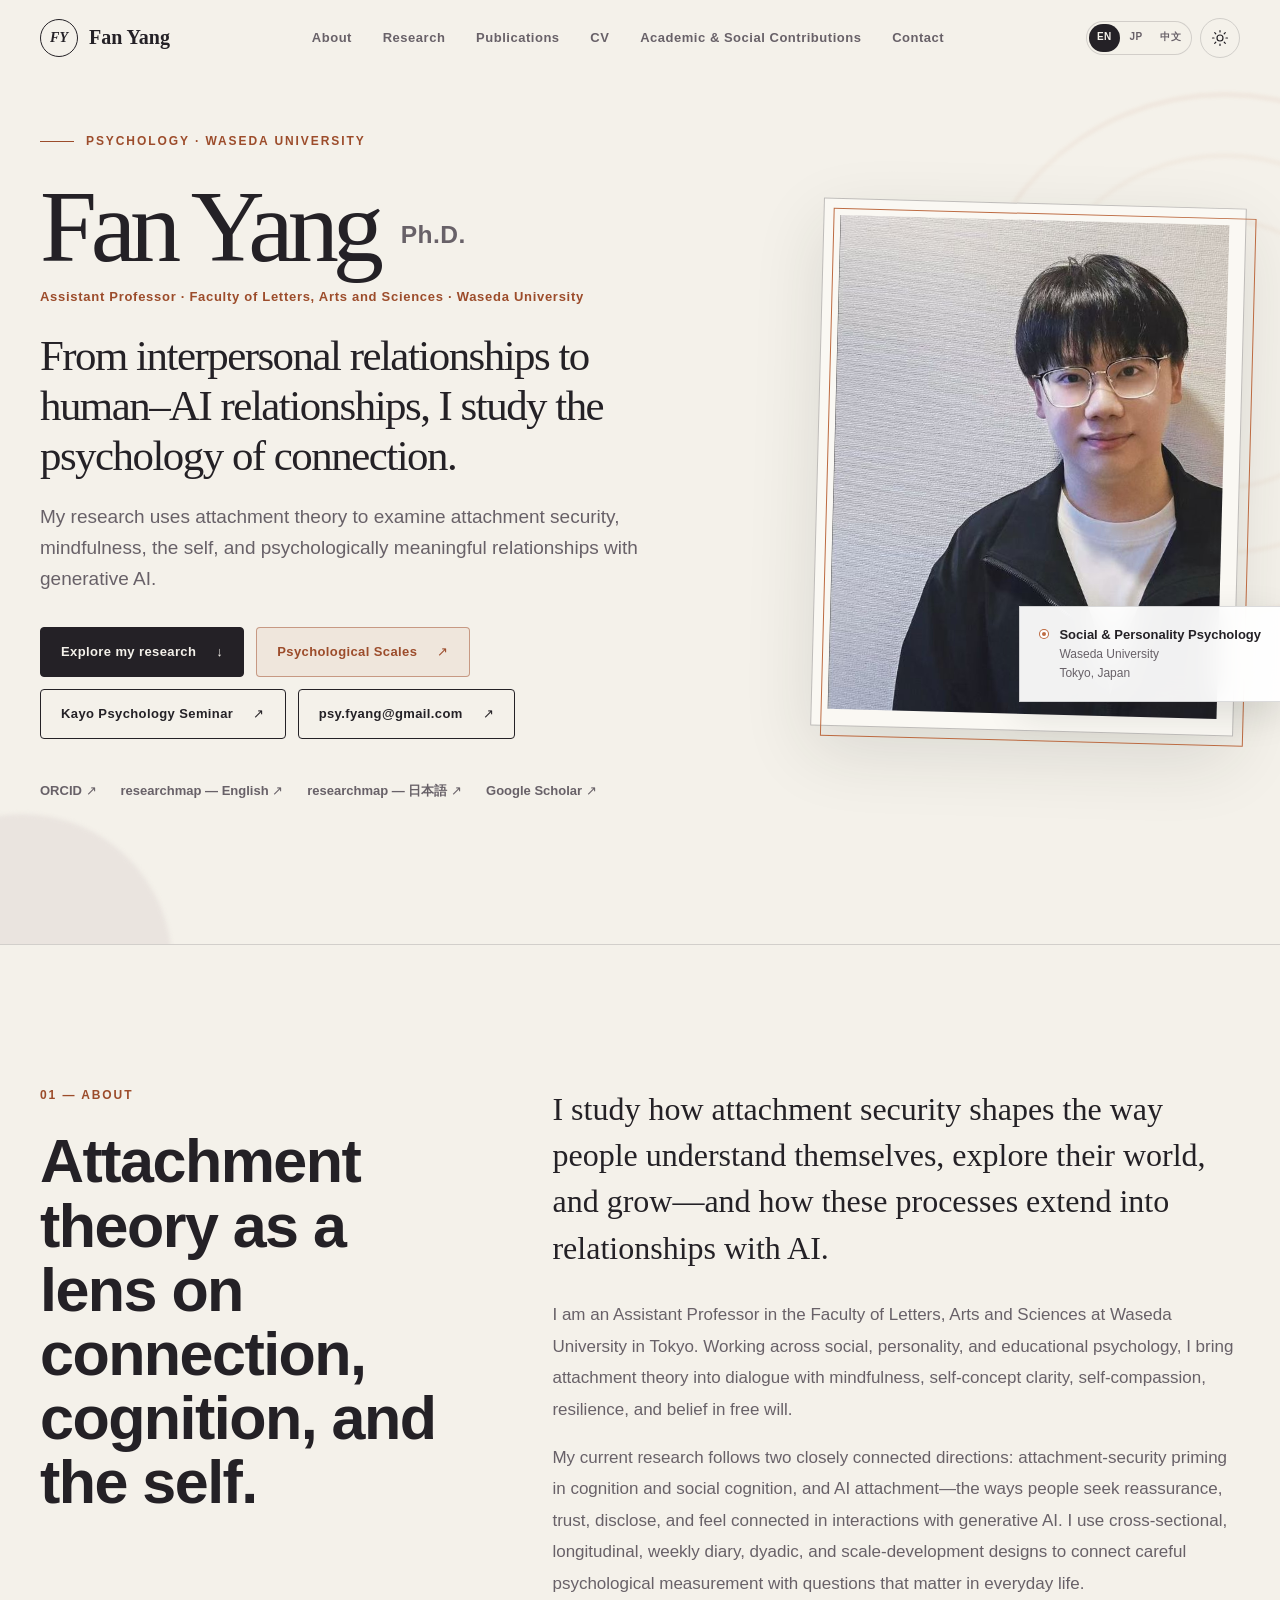
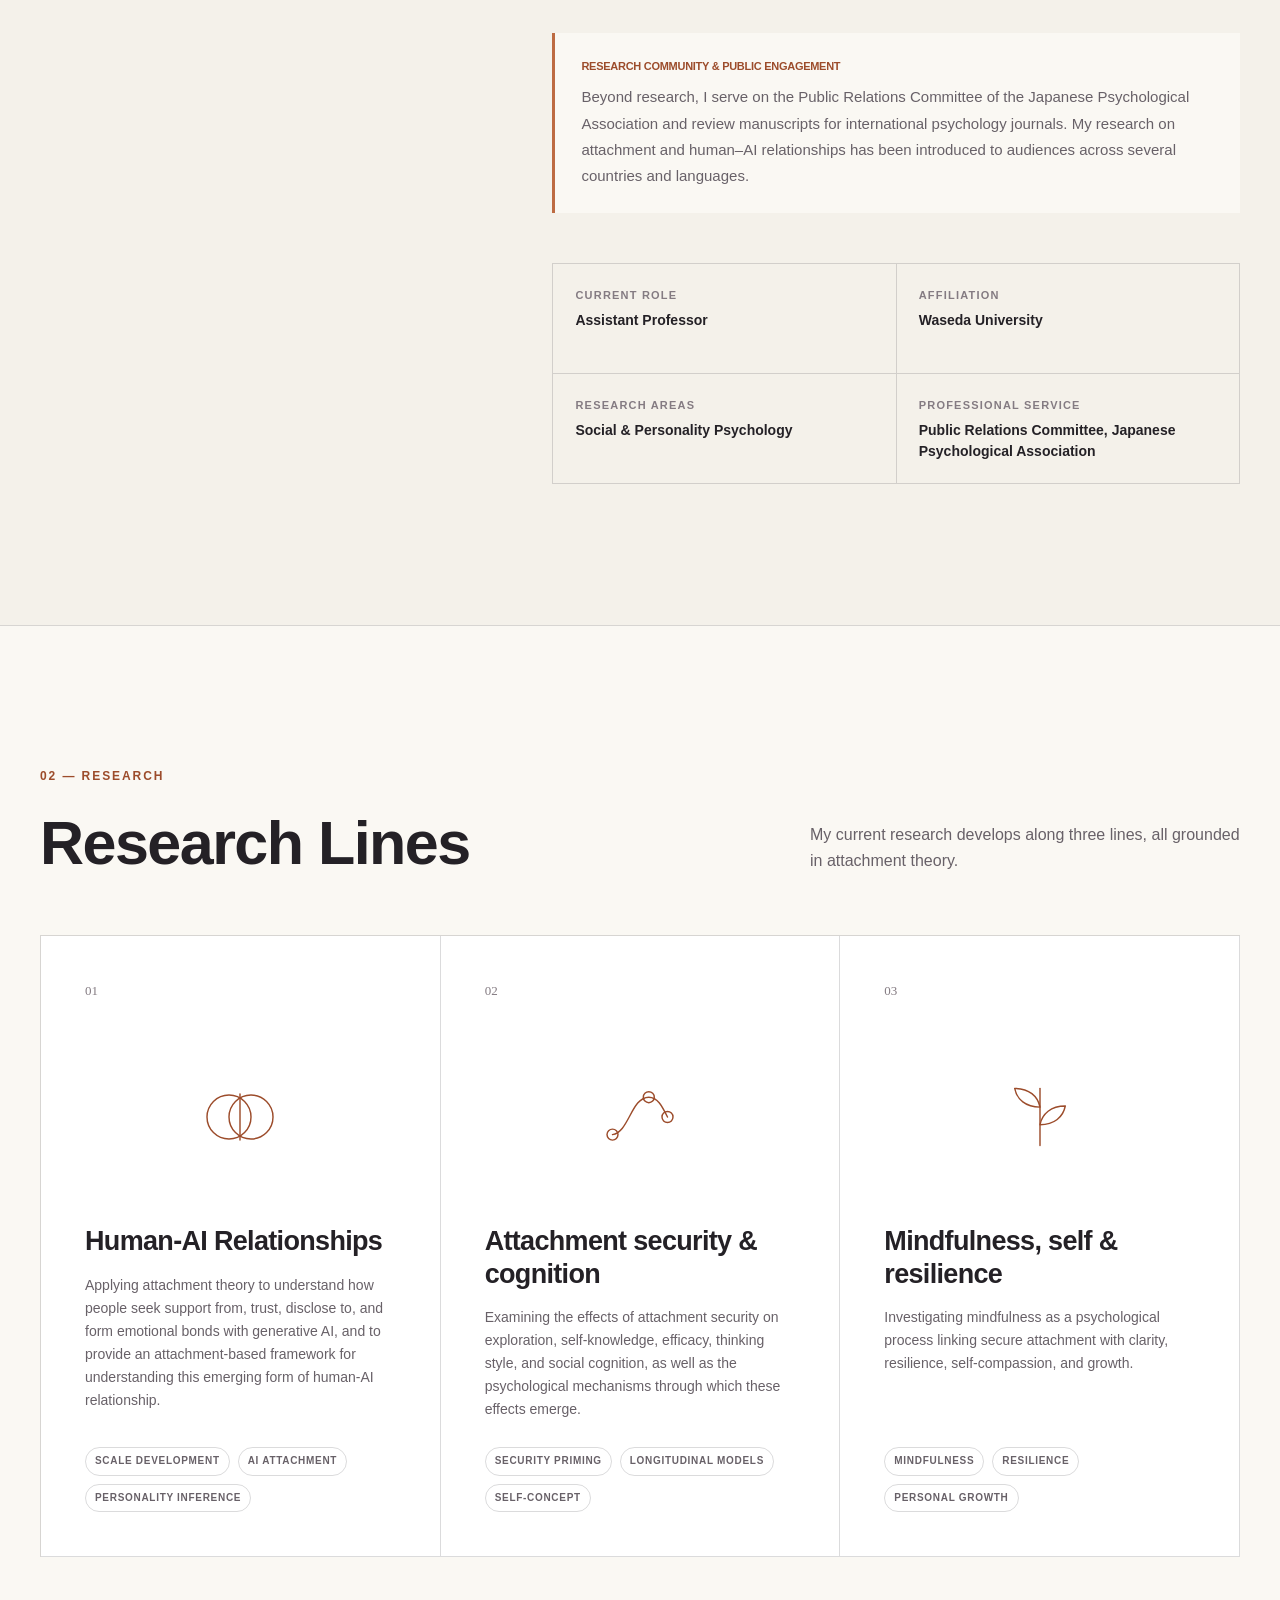
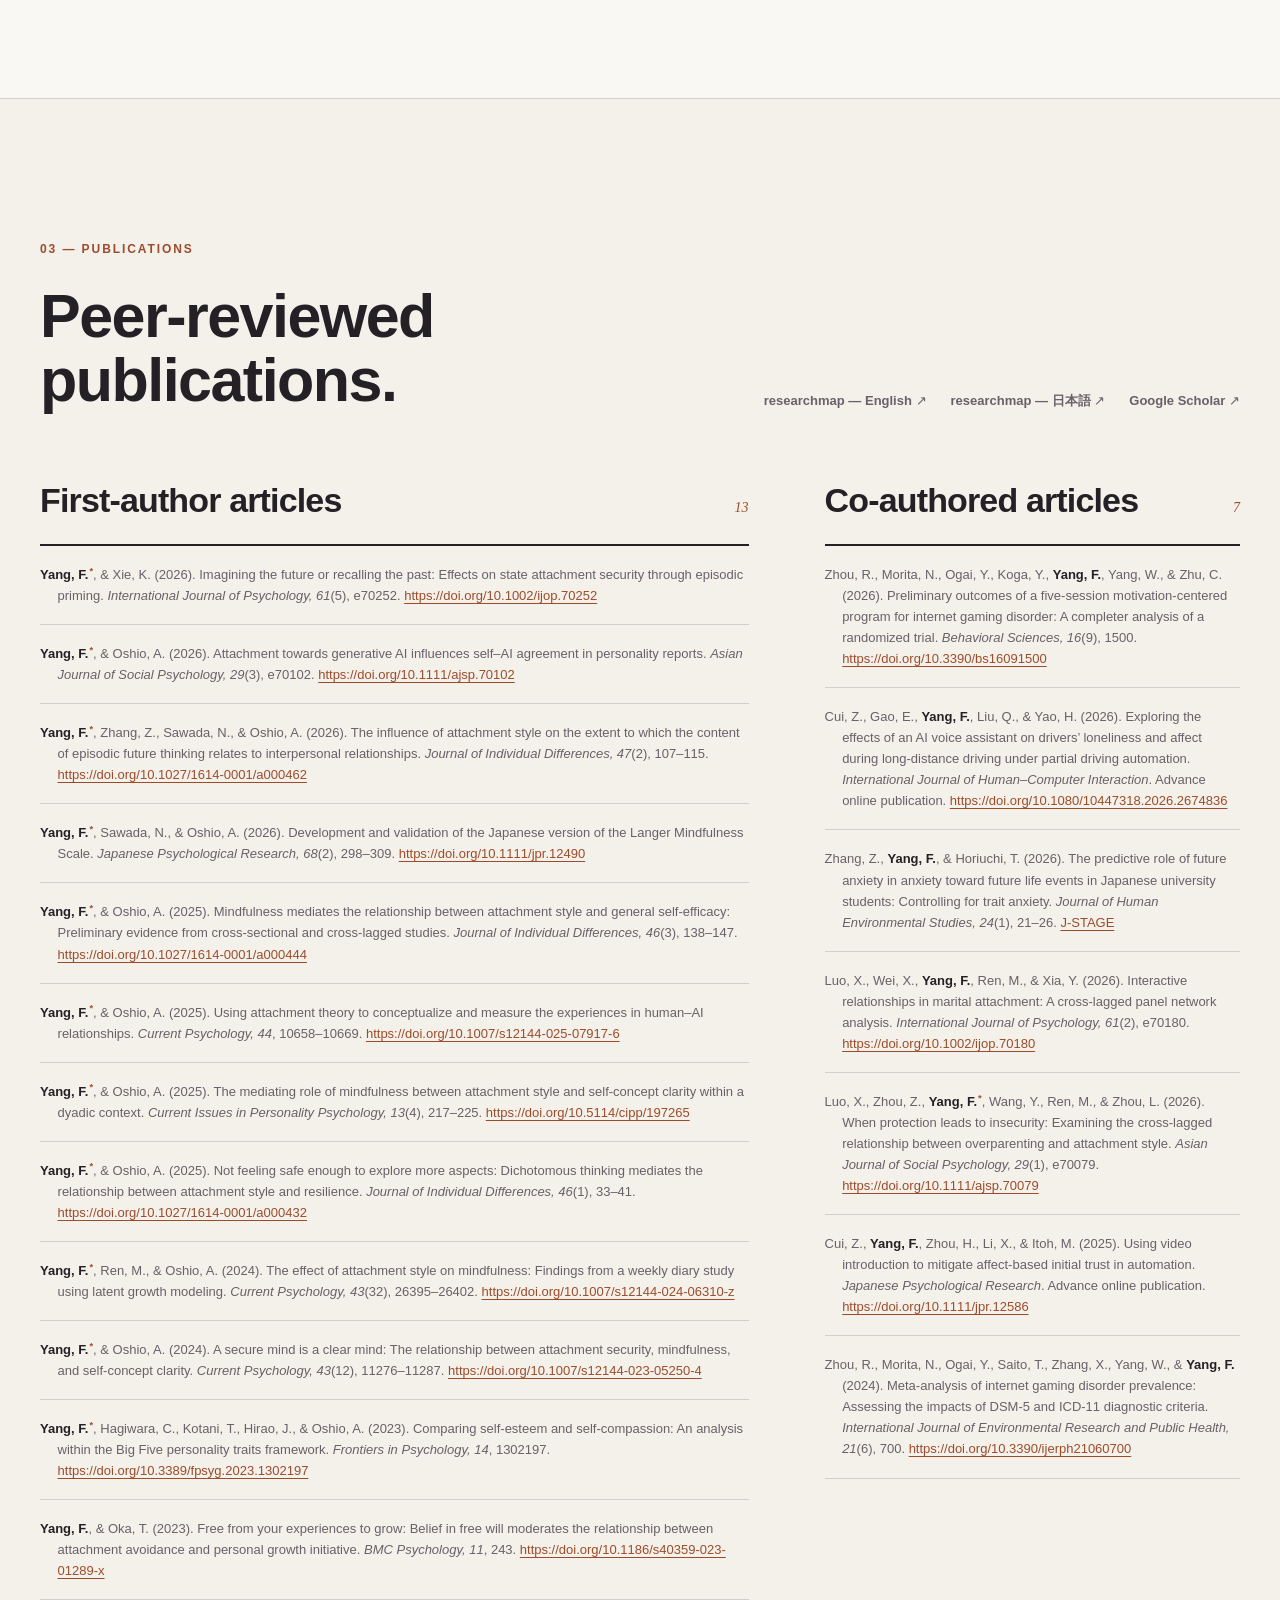
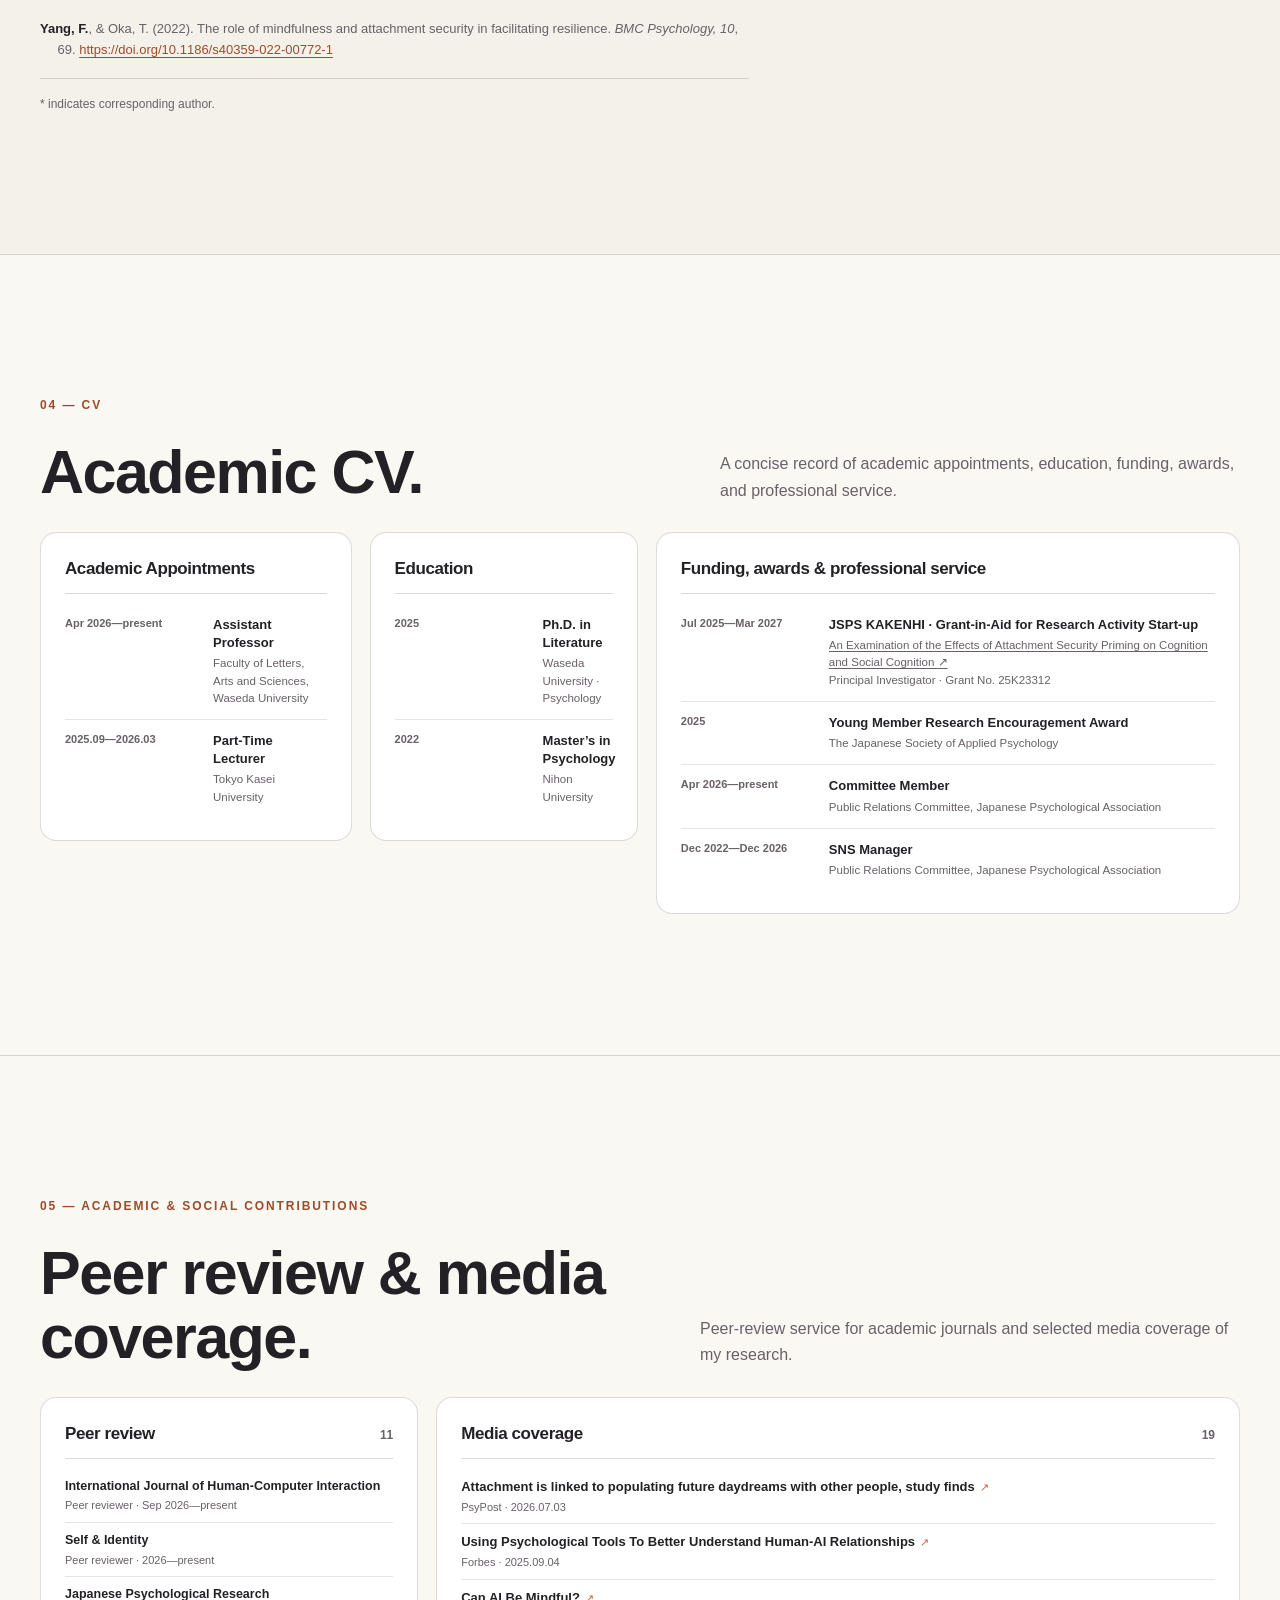
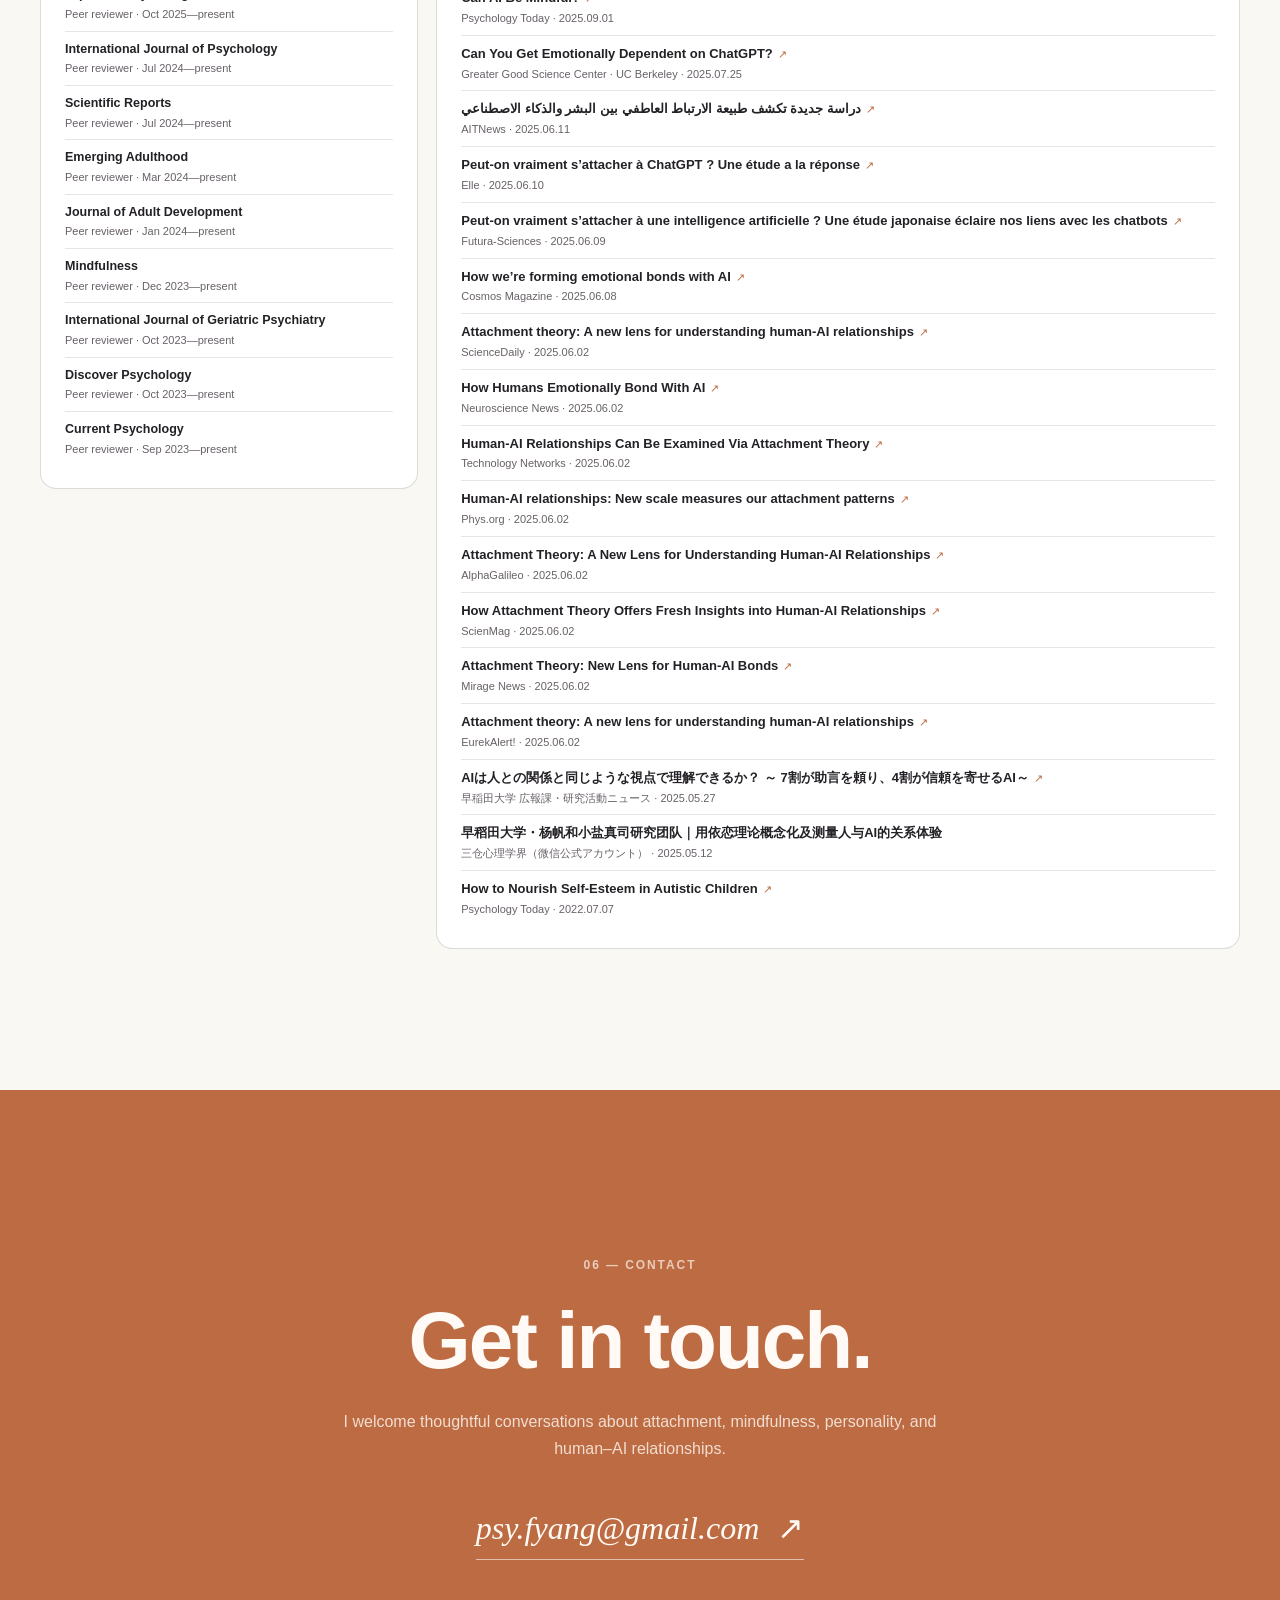
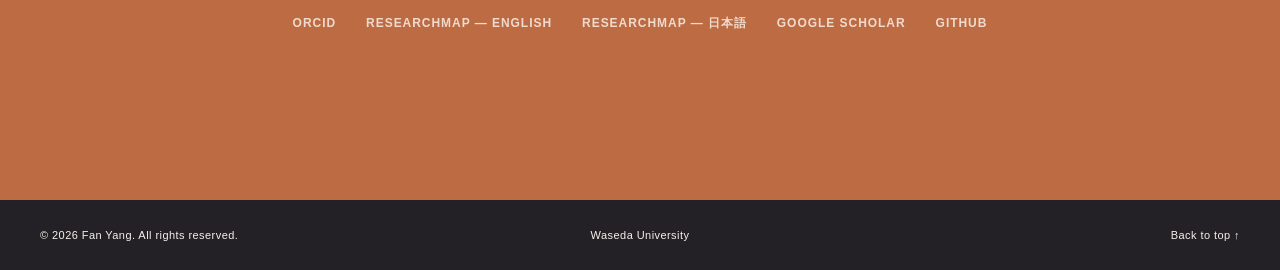
==== index.html @ 115f2d60 "Simplify English footer affiliation" ====
<!doctype html>
<html lang="en" data-theme="light">
  <head>
    <meta charset="utf-8">
    <meta name="viewport" content="width=device-width, initial-scale=1">
    <meta name="theme-color" content="#f4f1ea">
    <meta name="description" content="Fan Yang, Ph.D., is an assistant professor of psychology at Waseda University studying attachment, mindfulness, and human–AI relationships.">
    <meta name="author" content="Fan Yang">
    <meta property="og:type" content="website">
    <meta property="og:url" content="https://fanyang-psy.github.io/">
    <meta property="og:title" content="Fan Yang | Social Psychologist">
    <meta property="og:description" content="Research on attachment, mindfulness, self and resilience, and human–AI relationships.">
    <meta property="og:image" content="https://fanyang-psy.github.io/assets/fan-yang-official.png">
    <meta name="twitter:card" content="summary">
    <link rel="canonical" href="https://fanyang-psy.github.io/">
    <link rel="alternate" hreflang="en" href="https://fanyang-psy.github.io/">
    <link rel="alternate" hreflang="ja" href="https://fanyang-psy.github.io/ja.html">
    <link rel="icon" href="https://github.com/fanyang-psy.png" type="image/png">
    <link rel="stylesheet" href="styles.css">
    <style>
      .research-section {
        background: var(--surface);
        color: var(--text);
      }
      .research-section .research-card {
        background: var(--surface-strong);
      }
      .hero h1.hero-name {
        max-width: 720px;
        margin-bottom: 12px;
        font-size: clamp(64px, 8vw, 112px);
        letter-spacing: -0.06em;
        line-height: 0.92;
      }
      .hero-role {
        margin: 0 0 24px;
        color: var(--accent-deep);
        font-size: 13px;
        font-weight: 750;
        letter-spacing: 0.055em;
      }
      .hero-tagline {
        max-width: 700px;
        margin: 0 0 20px;
        font-family: var(--display);
        font-size: clamp(28px, 3.35vw, 43px);
        font-weight: 500;
        letter-spacing: -0.035em;
        line-height: 1.16;
      }
      .hero .hero-intro {
        max-width: 620px;
        margin-bottom: 32px;
        font-size: clamp(16px, 1.65vw, 19px);
      }
      .menu-toggle {
        gap: 4px;
      }
      .menu-toggle span,
      .menu-toggle span + span {
        width: 18px;
        height: 1.5px;
        margin-top: 0;
        border-radius: 999px;
        transition: transform 180ms ease, opacity 180ms ease;
      }
      .menu-toggle[aria-expanded="true"] span:first-child {
        transform: translateY(5.5px) rotate(45deg);
      }
      .menu-toggle[aria-expanded="true"] span:nth-child(2) {
        opacity: 0;
        transform: scaleX(0.25);
      }
      .menu-toggle[aria-expanded="true"] span:last-child {
        transform: translateY(-5.5px) rotate(-45deg);
      }
      @media (max-width: 680px) {
        .hero h1.hero-name {
          font-size: clamp(58px, 20vw, 86px);
        }
        .hero-tagline {
          font-size: clamp(27px, 9vw, 38px);
        }
      }
    </style>
    <title>Fan Yang | Social Psychologist</title>
    <script type="application/ld+json">
      {
        "@context": "https://schema.org",
        "@type": "Person",
        "name": "Fan Yang",
        "alternateName": "楊帆",
        "honorificSuffix": "Ph.D.",
        "url": "https://fanyang-psy.github.io/",
        "image": "https://fanyang-psy.github.io/assets/fan-yang-official.png",
        "jobTitle": "Assistant Professor",
        "worksFor": {
          "@type": "CollegeOrUniversity",
          "name": "Waseda University",
          "url": "https://www.waseda.jp/"
        },
        "email": "mailto:psy.fyang@gmail.com",
        "sameAs": [
          "https://orcid.org/0000-0002-7961-3111",
          "https://researchmap.jp/fan.yang?lang=en",
          "https://researchmap.jp/fan.yang?lang=ja",
          "https://scholar.google.com/citations?user=OyVh94cAAAAJ&hl=ja&oi=sra",
          "https://github.com/fanyang-psy"
        ],
        "knowsAbout": [
          "Attachment theory",
          "Human–AI relationships",
          "Mindfulness",
          "Self-concept clarity",
          "Resilience"
        ]
      }
    </script>
    <script src="/visitor-stats.js" defer></script>
</head>
  <body>
    <a class="skip-link" href="#main">Skip to content</a>

    <header class="site-header" data-header>
      <div class="container nav-wrap">
        <a class="brand" href="#home" aria-label="Fan Yang — home">
          <span class="brand-mark" aria-hidden="true">FY</span>
          <span class="brand-name">Fan Yang</span>
        </a>

        <nav class="primary-nav" id="primary-navigation" aria-label="Primary navigation" data-nav>
          <a href="#about">About</a>
          <a href="#research">Research</a>
          <a href="#publications">Publications</a>
          <a href="#cv">CV</a>
          <a href="#contact">Contact</a>
        </nav>

        <div class="nav-actions">
          <a class="language-link" href="ja.html" lang="ja" hreflang="ja" aria-label="日本語版を開く">JP</a>
          <button class="icon-button theme-toggle" type="button" aria-label="Switch to dark theme" data-theme-toggle>
            <svg class="sun-icon" aria-hidden="true" viewBox="0 0 24 24"><circle cx="12" cy="12" r="4"></circle><path d="M12 2v2M12 20v2M4.93 4.93l1.42 1.42M17.66 17.66l1.41 1.41M2 12h2M20 12h2M4.93 19.07l1.42-1.42M17.66 6.34l1.41-1.41"></path></svg>
            <svg class="moon-icon" aria-hidden="true" viewBox="0 0 24 24"><path d="M21 12.79A9 9 0 1 1 11.21 3 7 7 0 0 0 21 12.79Z"></path></svg>
          </button>
          <button class="icon-button menu-toggle" type="button" aria-expanded="false" aria-controls="primary-navigation" aria-label="Open menu" data-menu-toggle>
            <span></span><span></span><span></span>
          </button>
        </div>
      </div>
    </header>

    <main id="main">
      <section class="hero section" id="home" aria-labelledby="hero-title">
        <div class="hero-orb hero-orb-one" aria-hidden="true"></div>
        <div class="hero-orb hero-orb-two" aria-hidden="true"></div>
        <div class="container hero-grid">
          <div class="hero-copy">
            <p class="eyebrow"><span></span> Psychology · Waseda University</p>
            <h1 id="hero-title" class="hero-name">Fan Yang</h1>
            <p class="hero-role">Assistant Professor · Faculty of Letters, Arts and Sciences · Waseda University</p>
            <p class="hero-tagline">From interpersonal relationships to human–AI relationships, I study the psychology of connection.</p>
            <p class="hero-intro">My research uses attachment theory to examine attachment security, mindfulness, the self, and psychologically meaningful relationships with generative AI.</p>
            <div class="hero-actions">
              <a class="button button-primary" href="#research">Explore my research <span aria-hidden="true">↓</span></a>
              <a class="button button-secondary" href="mailto:psy.fyang@gmail.com">psy.fyang@gmail.com <span aria-hidden="true">↗</span></a>
            </div>
            <ul class="profile-links" aria-label="Research profiles">
              <li><a href="https://orcid.org/0000-0002-7961-3111" target="_blank" rel="me noopener">ORCID <span aria-hidden="true">↗</span></a></li>
              <li><a href="https://researchmap.jp/fan.yang?lang=en" target="_blank" rel="me noopener">researchmap — English <span aria-hidden="true">↗</span></a></li>
              <li><a href="https://researchmap.jp/fan.yang?lang=ja" target="_blank" rel="me noopener">researchmap — 日本語 <span aria-hidden="true">↗</span></a></li>
              <li><a href="https://scholar.google.com/citations?user=OyVh94cAAAAJ&amp;hl=ja&amp;oi=sra" target="_blank" rel="noopener">Google Scholar <span aria-hidden="true">↗</span></a></li>
            </ul>
          </div>

          <div class="portrait-wrap" aria-label="Portrait of Fan Yang">
            <div class="portrait-frame">
              <img src="assets/fan-yang-official.png" width="1280" height="720" alt="Portrait of Fan Yang" fetchpriority="high">
            </div>
            <div class="portrait-note">
              <span class="status-dot" aria-hidden="true"></span>
              <p><strong>Social &amp; Personality Psychology</strong><br>Waseda University<br>Tokyo, Japan</p>
            </div>
          </div>
        </div>
      </section>

      <section class="section section-rule" id="about" aria-labelledby="about-title">
        <div class="container section-grid">
          <div class="section-heading">
            <p class="section-index">01 — About</p>
            <h2 id="about-title">Attachment theory as a lens on connection, cognition, and the self.</h2>
          </div>
          <div class="prose about-copy">
            <p class="lead">I study how attachment security shapes the way people understand themselves, explore their world, and grow—and how these processes extend into relationships with AI.</p>
            <p>I am an Assistant Professor in the Faculty of Letters, Arts and Sciences at Waseda University in Tokyo. Working across social, personality, and educational psychology, I bring attachment theory into dialogue with mindfulness, self-concept clarity, self-compassion, resilience, and belief in free will.</p>
            <p>My current research follows two closely connected directions: attachment-security priming in cognition and social cognition, and AI attachment—the ways people seek reassurance, trust, disclose, and feel connected in interactions with generative AI. I use cross-sectional, longitudinal, weekly diary, dyadic, and scale-development designs to connect careful psychological measurement with questions that matter in everyday life.</p>
            <aside class="bio-service" aria-labelledby="community-title">
              <h3 id="community-title">Research community &amp; public engagement</h3>
              <p>Beyond research, I serve on the Public Relations Committee of the Japanese Psychological Association and review manuscripts for international psychology journals. My research on attachment and human–AI relationships has been introduced to audiences across several countries and languages.</p>
            </aside>
            <div class="fact-grid" aria-label="Profile facts">
              <div><span>Current role</span><strong>Assistant Professor</strong></div>
              <div><span>Affiliation</span><strong>Waseda University</strong></div>
              <div><span>Research areas</span><strong>Social &amp; personality psychology</strong></div>
              <div><span>Professional service</span><strong>JPA Public Relations Committee</strong></div>
            </div>
          </div>
        </div>
      </section>

      <section class="section research-section" id="research" aria-labelledby="research-title">
        <div class="container">
          <div class="section-heading heading-row">
            <div>
              <p class="section-index">02 — Research</p>
              <h2 id="research-title">Three connected lines of inquiry.</h2>
            </div>
            <p>From established close relationships to emerging relationships with intelligent systems.</p>
          </div>

          <div class="research-grid">
            <article class="research-card">
              <span class="card-number">01</span>
              <div class="card-symbol" aria-hidden="true">
                <svg viewBox="0 0 80 80"><circle cx="30" cy="40" r="20"></circle><circle cx="50" cy="40" r="20"></circle><path d="M40 19v42"></path></svg>
              </div>
              <h3>Human–AI attachment</h3>
              <p>Applying attachment theory to understand how people seek support from, trust, disclose to, and form emotional bonds with generative AI.</p>
              <ul class="tag-list" aria-label="Human–AI attachment topics">
                <li>Scale development</li><li>AI attachment</li><li>Personality inference</li>
              </ul>
            </article>

            <article class="research-card">
              <span class="card-number">02</span>
              <div class="card-symbol" aria-hidden="true">
                <svg viewBox="0 0 80 80"><path d="M15 56c15-2 17-34 33-34 8 0 12 8 17 18"></path><circle cx="15" cy="56" r="5"></circle><circle cx="48" cy="22" r="5"></circle><circle cx="65" cy="40" r="5"></circle></svg>
              </div>
              <h3>Attachment security &amp; cognition</h3>
              <p>Examining how attachment security relates to exploration, self-knowledge, efficacy, thinking style, and social cognition over time.</p>
              <ul class="tag-list" aria-label="Attachment and cognition topics">
                <li>Security priming</li><li>Longitudinal models</li><li>Self-concept</li>
              </ul>
            </article>

            <article class="research-card">
              <span class="card-number">03</span>
              <div class="card-symbol" aria-hidden="true">
                <svg viewBox="0 0 80 80"><path d="M40 66c0-22 0-36 0-52"></path><path d="M40 31c-13 0-21-7-23-17 13 0 21 7 23 17ZM40 47c13 0 21-7 23-17-13 0-21 7-23 17Z"></path></svg>
              </div>
              <h3>Mindfulness, self &amp; resilience</h3>
              <p>Investigating mindfulness as a psychological process linking secure attachment with clarity, resilience, self-compassion, and growth.</p>
              <ul class="tag-list" aria-label="Mindfulness research topics">
                <li>Mindfulness</li><li>Resilience</li><li>Personal growth</li>
              </ul>
            </article>
          </div>
        </div>
      </section>

      <section class="section section-rule" id="publications" aria-labelledby="publications-title">
        <div class="container">
          <div class="section-heading heading-row publication-heading">
            <div>
              <p class="section-index">03 — Publications</p>
              <h2 id="publications-title">Peer-reviewed publications.</h2>
            </div>
            <div class="record-links" aria-label="Complete research records">
              <a class="text-link" href="https://researchmap.jp/fan.yang?lang=en" target="_blank" rel="noopener">researchmap — English <span aria-hidden="true">↗</span></a>
              <a class="text-link" href="https://researchmap.jp/fan.yang?lang=ja" target="_blank" rel="noopener">researchmap — 日本語 <span aria-hidden="true">↗</span></a>
              <a class="text-link" href="https://scholar.google.com/citations?user=OyVh94cAAAAJ&amp;hl=ja&amp;oi=sra" target="_blank" rel="noopener">Google Scholar <span aria-hidden="true">↗</span></a>
            </div>
          </div>

          <div class="publication-columns">
            <section class="publication-group" aria-labelledby="first-author-title">
              <div class="publication-group-heading">
                <h3 id="first-author-title">First-author articles</h3>
                <span>13</span>
              </div>
              <ol class="compact-publication-list">
                <li><p><strong>Yang, F.</strong>, &amp; Xie, K. (2026). Imagining the future or recalling the past: Effects on state attachment security through episodic priming. <em>International Journal of Psychology, 61</em>(5), e70252. <a href="https://doi.org/10.1002/ijop.70252" target="_blank" rel="noopener">https://doi.org/10.1002/ijop.70252</a></p></li>
                <li><p><strong>Yang, F.</strong>, &amp; Oshio, A. (2026). Attachment towards generative AI influences self–AI agreement in personality reports. <em>Asian Journal of Social Psychology, 29</em>(3), e70102. <a href="https://doi.org/10.1111/ajsp.70102" target="_blank" rel="noopener">https://doi.org/10.1111/ajsp.70102</a></p></li>
                <li><p><strong>Yang, F.</strong>, Zhang, Z., Sawada, N., &amp; Oshio, A. (2026). The influence of attachment style on the extent to which the content of episodic future thinking relates to interpersonal relationships. <em>Journal of Individual Differences, 47</em>(2), 107–115. <a href="https://doi.org/10.1027/1614-0001/a000462" target="_blank" rel="noopener">https://doi.org/10.1027/1614-0001/a000462</a></p></li>
                <li><p><strong>Yang, F.</strong>, Sawada, N., &amp; Oshio, A. (2026). Development and validation of the Japanese version of the Langer Mindfulness Scale. <em>Japanese Psychological Research, 68</em>(2), 298–309. <a href="https://doi.org/10.1111/jpr.12490" target="_blank" rel="noopener">https://doi.org/10.1111/jpr.12490</a></p></li>
                <li><p><strong>Yang, F.</strong>, &amp; Oshio, A. (2025). Mindfulness mediates the relationship between attachment style and general self-efficacy: Preliminary evidence from cross-sectional and cross-lagged studies. <em>Journal of Individual Differences, 46</em>(3), 138–147. <a href="https://doi.org/10.1027/1614-0001/a000444" target="_blank" rel="noopener">https://doi.org/10.1027/1614-0001/a000444</a></p></li>
                <li><p><strong>Yang, F.</strong>, &amp; Oshio, A. (2025). Using attachment theory to conceptualize and measure the experiences in human–AI relationships. <em>Current Psychology, 44</em>, 10658–10669. <a href="https://doi.org/10.1007/s12144-025-07917-6" target="_blank" rel="noopener">https://doi.org/10.1007/s12144-025-07917-6</a></p></li>
                <li><p><strong>Yang, F.</strong>, &amp; Oshio, A. (2025). The mediating role of mindfulness between attachment style and self-concept clarity within a dyadic context. <em>Current Issues in Personality Psychology, 13</em>(4), 217–225. <a href="https://doi.org/10.5114/cipp/197265" target="_blank" rel="noopener">https://doi.org/10.5114/cipp/197265</a></p></li>
                <li><p><strong>Yang, F.</strong>, &amp; Oshio, A. (2025). Not feeling safe enough to explore more aspects: Dichotomous thinking mediates the relationship between attachment style and resilience. <em>Journal of Individual Differences, 46</em>(1), 33–41. <a href="https://doi.org/10.1027/1614-0001/a000432" target="_blank" rel="noopener">https://doi.org/10.1027/1614-0001/a000432</a></p></li>
                <li><p><strong>Yang, F.</strong>, Ren, M., &amp; Oshio, A. (2024). The effect of attachment style on mindfulness: Findings from a weekly diary study using latent growth modeling. <em>Current Psychology, 43</em>(32), 26395–26402. <a href="https://doi.org/10.1007/s12144-024-06310-z" target="_blank" rel="noopener">https://doi.org/10.1007/s12144-024-06310-z</a></p></li>
                <li><p><strong>Yang, F.</strong>, &amp; Oshio, A. (2024). A secure mind is a clear mind: The relationship between attachment security, mindfulness, and self-concept clarity. <em>Current Psychology, 43</em>(12), 11276–11287. <a href="https://doi.org/10.1007/s12144-023-05250-4" target="_blank" rel="noopener">https://doi.org/10.1007/s12144-023-05250-4</a></p></li>
                <li><p><strong>Yang, F.</strong>, Hagiwara, C., Kotani, T., Hirao, J., &amp; Oshio, A. (2023). Comparing self-esteem and self-compassion: An analysis within the Big Five personality traits framework. <em>Frontiers in Psychology, 14</em>, 1302197. <a href="https://doi.org/10.3389/fpsyg.2023.1302197" target="_blank" rel="noopener">https://doi.org/10.3389/fpsyg.2023.1302197</a></p></li>
                <li><p><strong>Yang, F.</strong>, &amp; Oka, T. (2023). Free from your experiences to grow: Belief in free will moderates the relationship between attachment avoidance and personal growth initiative. <em>BMC Psychology, 11</em>, 243. <a href="https://doi.org/10.1186/s40359-023-01289-x" target="_blank" rel="noopener">https://doi.org/10.1186/s40359-023-01289-x</a></p></li>
                <li><p><strong>Yang, F.</strong>, &amp; Oka, T. (2022). The role of mindfulness and attachment security in facilitating resilience. <em>BMC Psychology, 10</em>, 69. <a href="https://doi.org/10.1186/s40359-022-00772-1" target="_blank" rel="noopener">https://doi.org/10.1186/s40359-022-00772-1</a></p></li>
              </ol>
            </section>

            <section class="publication-group" aria-labelledby="coauthor-title">
              <div class="publication-group-heading">
                <h3 id="coauthor-title">Co-authored articles</h3>
                <span>7</span>
              </div>
              <ol class="compact-publication-list">
                <li><p>Zhou, R., Morita, N., Ogai, Y., Koga, Y., <strong>Yang, F.</strong>, Yang, W., &amp; Zhu, C. (2026). Preliminary outcomes of a five-session motivation-centered program for internet gaming disorder: A completer analysis of a randomized trial. <em>Behavioral Sciences, 16</em>(9), 1500. <a href="https://doi.org/10.3390/bs16091500" target="_blank" rel="noopener">https://doi.org/10.3390/bs16091500</a></p></li>
                <li><p>Cui, Z., Gao, E., <strong>Yang, F.</strong>, Liu, Q., &amp; Yao, H. (2026). Exploring the effects of an AI voice assistant on drivers’ loneliness and affect during long-distance driving under partial driving automation. <em>International Journal of Human–Computer Interaction</em>. Advance online publication. <a href="https://doi.org/10.1080/10447318.2026.2674836" target="_blank" rel="noopener">https://doi.org/10.1080/10447318.2026.2674836</a></p></li>
                <li><p>Zhang, Z., <strong>Yang, F.</strong>, &amp; Horiuchi, T. (2026). The predictive role of future anxiety in anxiety toward future life events in Japanese university students: Controlling for trait anxiety. <em>Journal of Human Environmental Studies, 24</em>(1), 21–26. <a href="https://www.jstage.jst.go.jp/article/shes/24/1/24_21/_article/-char/en" target="_blank" rel="noopener">J-STAGE</a></p></li>
                <li><p>Luo, X., Wei, X., <strong>Yang, F.</strong>, Ren, M., &amp; Xia, Y. (2026). Interactive relationships in marital attachment: A cross-lagged panel network analysis. <em>International Journal of Psychology, 61</em>(2), e70180. <a href="https://doi.org/10.1002/ijop.70180" target="_blank" rel="noopener">https://doi.org/10.1002/ijop.70180</a></p></li>
                <li><p>Luo, X., Zhou, Z., <strong>Yang, F.</strong>, Wang, Y., Ren, M., &amp; Zhou, L. (2026). When protection leads to insecurity: Examining the cross-lagged relationship between overparenting and attachment style. <em>Asian Journal of Social Psychology, 29</em>(1), e70079. <a href="https://doi.org/10.1111/ajsp.70079" target="_blank" rel="noopener">https://doi.org/10.1111/ajsp.70079</a></p></li>
                <li><p>Cui, Z., <strong>Yang, F.</strong>, Zhou, H., Li, X., &amp; Itoh, M. (2025). Using video introduction to mitigate affect-based initial trust in automation. <em>Japanese Psychological Research</em>. Advance online publication. <a href="https://doi.org/10.1111/jpr.12586" target="_blank" rel="noopener">https://doi.org/10.1111/jpr.12586</a></p></li>
                <li><p>Zhou, R., Morita, N., Ogai, Y., Saito, T., Zhang, X., Yang, W., &amp; <strong>Yang, F.</strong> (2024). Meta-analysis of internet gaming disorder prevalence: Assessing the impacts of DSM-5 and ICD-11 diagnostic criteria. <em>International Journal of Environmental Research and Public Health, 21</em>(6), 700. <a href="https://doi.org/10.3390/ijerph21060700" target="_blank" rel="noopener">https://doi.org/10.3390/ijerph21060700</a></p></li>
              </ol>
            </section>
          </div>
        </div>
      </section>

      <section class="section cv-section" id="cv" aria-labelledby="cv-title">
        <div class="container section-grid cv-grid">
          <div class="section-heading cv-heading">
            <p class="section-index">04 — Curriculum vitae</p>
            <h2 id="cv-title">Academic path &amp; service.</h2>
            <p>A concise overview. For the most current and complete record, see my researchmap profile in English.</p>
            <a class="button button-secondary" href="https://researchmap.jp/fan.yang?lang=en" target="_blank" rel="noopener">researchmap — English <span aria-hidden="true">↗</span></a>
          </div>

          <div class="timeline-wrap">
            <section class="timeline-group" aria-labelledby="appointments-title">
              <h3 id="appointments-title">Appointments</h3>
              <ol class="timeline">
                <li><span>Apr 2026—present</span><div><strong>Assistant Professor</strong><p>Faculty of Letters, Arts and Sciences, Waseda University</p></div></li>
                <li><span>Apr 2025—Mar 2026</span><div><strong>Research Associate</strong><p>Faculty of Letters, Arts and Sciences, Waseda University</p></div></li>
                <li><span>Sep 2025—present</span><div><strong>Part-Time Lecturer</strong><p>Tokyo Kasei University</p></div></li>
              </ol>
            </section>

            <section class="timeline-group" aria-labelledby="education-title">
              <h3 id="education-title">Education</h3>
              <ol class="timeline">
                <li><span>Apr 2022—Oct 2025</span><div><strong>Ph.D. (Literature)</strong><p>Waseda University</p></div></li>
                <li><span>Apr 2020—Mar 2022</span><div><strong>Master (Psychology)</strong><p>Nihon University</p></div></li>
              </ol>
            </section>

            <section class="timeline-group" aria-labelledby="recognition-title">
              <h3 id="recognition-title">Funding, awards &amp; service</h3>
              <ol class="timeline">
                <li><span>2025—2027</span><div><strong>JSPS KAKENHI</strong><p>Grant-in-Aid for Research Activity Start-up</p></div></li>
                <li><span>2025</span><div><strong>Young Member Research Encouragement Award</strong><p>The Japanese Society of Applied Psychology</p></div></li>
                <li><span>2026—present</span><div><strong>Committee Member</strong><p>Public Relations Committee, Japanese Psychological Association</p></div></li>
                <li><span>2022—2026</span><div><strong>SNS Manager</strong><p>Committee on Public Information, Japanese Psychological Association</p></div></li>
              </ol>
            </section>
          </div>
        </div>
      </section>

      <section class="contact-section" id="contact" aria-labelledby="contact-title">
        <div class="container contact-inner">
          <p class="section-index">05 — Contact</p>
          <h2 id="contact-title">Get in touch.</h2>
          <p>I welcome thoughtful conversations about attachment, mindfulness, personality, and human–AI relationships.</p>
          <a class="contact-email" href="mailto:psy.fyang@gmail.com">psy.fyang@gmail.com <span aria-hidden="true">↗</span></a>
          <div class="contact-links" aria-label="Social and academic profiles">
            <a href="https://orcid.org/0000-0002-7961-3111" target="_blank" rel="me noopener">ORCID</a>
            <a href="https://researchmap.jp/fan.yang?lang=en" target="_blank" rel="me noopener">researchmap — English</a>
            <a href="https://researchmap.jp/fan.yang?lang=ja" target="_blank" rel="me noopener">researchmap — 日本語</a>
            <a href="https://scholar.google.com/citations?user=OyVh94cAAAAJ&amp;hl=ja&amp;oi=sra" target="_blank" rel="noopener">Google Scholar</a>
            <a href="https://github.com/fanyang-psy" target="_blank" rel="me noopener">GitHub</a>
          </div>
        </div>
      </section>
    </main>

    <footer class="site-footer">
      <div class="container footer-inner">
        <p>© <span data-year>2026</span> Fan Yang. All rights reserved.</p>
        <p>Waseda University</p>
        <a href="#home">Back to top <span aria-hidden="true">↑</span></a>
      </div>
    </footer>

    <script src="script.js" defer></script>
  </body>
</html>
---- styles.css ----
@import url("styles-core.css?v=20260829-1");

/* Locale typography and research-card polish */
html[lang="ja"] body {
  font-family: "Hiragino Sans", "Hiragino Kaku Gothic ProN", "Yu Gothic", YuGothic, "Noto Sans JP", Meiryo, sans-serif;
  font-kerning: normal;
  font-feature-settings: "palt" 1, "kern" 1;
  letter-spacing: 0.012em;
  line-height: 1.72;
}
html[lang="ja"] .hero h1,
html[lang="ja"] .hero-tagline,
html[lang="ja"] .section-heading h2,
html[lang="ja"] .prose .lead,
html[lang="ja"] .contact-email {
  font-family: "Yu Mincho", "Hiragino Mincho ProN", "Hiragino Mincho Pro", "Noto Serif JP", serif;
  font-feature-settings: "palt" 1, "kern" 1;
  font-weight: 500;
}
html[lang="ja"] .primary-nav a,
html[lang="ja"] .button,
html[lang="ja"] .section-index,
html[lang="ja"] .eyebrow {
  letter-spacing: 0.055em;
}
html[lang="ja"] .research-card {
  min-height: 430px;
  padding: clamp(26px, 3vw, 38px);
}
html[lang="ja"] .research-card .card-symbol {
  width: 76px;
  height: 76px;
  margin: 44px auto 34px;
}
html[lang="ja"] .research-card h3 {
  margin-bottom: 14px;
  font-family: "Yu Mincho", "Hiragino Mincho ProN", "Noto Serif JP", serif;
  font-size: 24px;
  font-weight: 600;
  letter-spacing: -0.01em;
  line-height: 1.5;
}
html[lang="ja"] .research-card p {
  margin-bottom: 20px;
  font-size: 14px;
  line-height: 1.9;
}
html[lang="ja"] .research-card .tag-list {
  margin-top: auto;
}
html[lang="ja"] .jp-topic {
  min-height: 280px;
  padding: clamp(26px, 3vw, 38px);
}
html[lang="ja"] .jp-topic h3 {
  margin: 44px 0 16px;
  font-family: "Yu Mincho", "Hiragino Mincho ProN", "Noto Serif JP", serif;
  font-weight: 600;
  line-height: 1.5;
}

html[lang="zh-CN"] body,
html[lang="zh-Hans"] body {
  font-family: "PingFang SC", "Hiragino Sans GB", "Microsoft YaHei UI", "Microsoft YaHei", "Noto Sans SC", sans-serif;
  font-kerning: normal;
  letter-spacing: 0.004em;
  line-height: 1.72;
}
html[lang="zh-CN"] .hero h1,
html[lang="zh-CN"] .hero-tagline,
html[lang="zh-CN"] .section-heading h2,
html[lang="zh-CN"] .prose .lead,
html[lang="zh-CN"] .contact-email,
html[lang="zh-Hans"] .hero h1,
html[lang="zh-Hans"] .hero-tagline,
html[lang="zh-Hans"] .section-heading h2,
html[lang="zh-Hans"] .prose .lead,
html[lang="zh-Hans"] .contact-email {
  font-family: "Songti SC", STSong, "Noto Serif SC", "Source Han Serif SC", serif;
  font-weight: 500;
  letter-spacing: -0.018em;
}
html[lang="zh-CN"] .primary-nav a,
html[lang="zh-CN"] .button,
html[lang="zh-CN"] .section-index,
html[lang="zh-CN"] .eyebrow {
  letter-spacing: 0.045em;
}
html[lang="zh-CN"] .research-card {
  min-height: 420px;
  padding: 30px 32px;
}
html[lang="zh-CN"] .research-card::before {
  position: absolute;
  top: 76px;
  left: 50%;
  width: 78px;
  height: 78px;
  background: var(--accent-deep);
  content: "";
  opacity: 0.78;
  transform: translateX(-50%);
  -webkit-mask-position: center;
  -webkit-mask-repeat: no-repeat;
  -webkit-mask-size: contain;
  mask-position: center;
  mask-repeat: no-repeat;
  mask-size: contain;
}
html[lang="zh-CN"] .research-card:nth-child(1)::before {
  -webkit-mask-image: url("data:image/svg+xml,%3Csvg xmlns='http://www.w3.org/2000/svg' viewBox='0 0 80 80'%3E%3Cg fill='none' stroke='black' stroke-width='1.5'%3E%3Ccircle cx='30' cy='40' r='20'/%3E%3Ccircle cx='50' cy='40' r='20'/%3E%3Cpath d='M40 19v42'/%3E%3C/g%3E%3C/svg%3E");
  mask-image: url("data:image/svg+xml,%3Csvg xmlns='http://www.w3.org/2000/svg' viewBox='0 0 80 80'%3E%3Cg fill='none' stroke='black' stroke-width='1.5'%3E%3Ccircle cx='30' cy='40' r='20'/%3E%3Ccircle cx='50' cy='40' r='20'/%3E%3Cpath d='M40 19v42'/%3E%3C/g%3E%3C/svg%3E");
}
html[lang="zh-CN"] .research-card:nth-child(2)::before {
  -webkit-mask-image: url("data:image/svg+xml,%3Csvg xmlns='http://www.w3.org/2000/svg' viewBox='0 0 80 80'%3E%3Cg fill='none' stroke='black' stroke-width='1.5'%3E%3Cpath d='M15 56c15-2 17-34 33-34 8 0 12 8 17 18'/%3E%3Ccircle cx='15' cy='56' r='5'/%3E%3Ccircle cx='48' cy='22' r='5'/%3E%3Ccircle cx='65' cy='40' r='5'/%3E%3C/g%3E%3C/svg%3E");
  mask-image: url("data:image/svg+xml,%3Csvg xmlns='http://www.w3.org/2000/svg' viewBox='0 0 80 80'%3E%3Cg fill='none' stroke='black' stroke-width='1.5'%3E%3Cpath d='M15 56c15-2 17-34 33-34 8 0 12 8 17 18'/%3E%3Ccircle cx='15' cy='56' r='5'/%3E%3Ccircle cx='48' cy='22' r='5'/%3E%3Ccircle cx='65' cy='40' r='5'/%3E%3C/g%3E%3C/svg%3E");
}
html[lang="zh-CN"] .research-card:nth-child(3)::before {
  -webkit-mask-image: url("data:image/svg+xml,%3Csvg xmlns='http://www.w3.org/2000/svg' viewBox='0 0 80 80'%3E%3Cg fill='none' stroke='black' stroke-width='1.5'%3E%3Cpath d='M40 66c0-22 0-36 0-52'/%3E%3Cpath d='M40 31c-13 0-21-7-23-17 13 0 21 7 23 17ZM40 47c13 0 21-7 23-17-13 0-21 7-23 17Z'/%3E%3C/g%3E%3C/svg%3E");
  mask-image: url("data:image/svg+xml,%3Csvg xmlns='http://www.w3.org/2000/svg' viewBox='0 0 80 80'%3E%3Cg fill='none' stroke='black' stroke-width='1.5'%3E%3Cpath d='M40 66c0-22 0-36 0-52'/%3E%3Cpath d='M40 31c-13 0-21-7-23-17 13 0 21 7 23 17ZM40 47c13 0 21-7 23-17-13 0-21 7-23 17Z'/%3E%3C/g%3E%3C/svg%3E");
}
html[lang="zh-CN"] .research-card h3 {
  margin: 132px 0 14px;
  font-family: "PingFang SC", "Hiragino Sans GB", "Microsoft YaHei UI", "Noto Sans SC", sans-serif;
  font-size: 24px;
  font-weight: 600;
  letter-spacing: -0.012em;
  line-height: 1.45;
}
html[lang="zh-CN"] .research-card p {
  margin-bottom: 18px;
  font-size: 14.5px;
  line-height: 1.8;
}
html[lang="zh-CN"] .research-card .tag-list {
  margin-top: auto;
}
html[lang="zh-CN"] .tag-list li {
  padding: 5px 10px;
  font-size: 11px;
}

/* Shared accent treatment for the scale resource button */
.scale-resource-button {
  border-color: color-mix(in srgb, var(--accent) 48%, var(--line));
  background: color-mix(in srgb, var(--accent) 8%, transparent);
  color: var(--accent-deep);
}
.scale-resource-button:hover {
  border-color: var(--accent);
  background: color-mix(in srgb, var(--accent) 13%, transparent);
}

.corresponding-author-mark {
  margin-left: 1px;
  color: var(--accent-deep);
  font-size: .72em;
  font-weight: 750;
  line-height: 0;
  vertical-align: super;
}
.publication-corresponding-note {
  margin: 16px 0 0;
  color: var(--muted);
  font-size: 12px;
  line-height: 1.5;
}

@media (max-width: 900px) {
  html[lang="ja"] .research-card,
  html[lang="zh-CN"] .research-card {
    min-height: 390px;
  }
  html[lang="zh-CN"] .research-card h3 {
    margin-top: 116px;
  }
}

@media (max-width: 680px) {
  html[lang="ja"] body,
  html[lang="zh-CN"] body {
    letter-spacing: 0;
  }
  html[lang="ja"] .research-card,
  html[lang="zh-CN"] .research-card {
    min-height: 0;
  }
  html[lang="ja"] .research-card .card-symbol {
    margin: 30px auto 26px;
  }
  html[lang="zh-CN"] .research-card::before {
    top: 66px;
    width: 68px;
    height: 68px;
  }
  html[lang="zh-CN"] .research-card h3 {
    margin-top: 112px;
  }
}
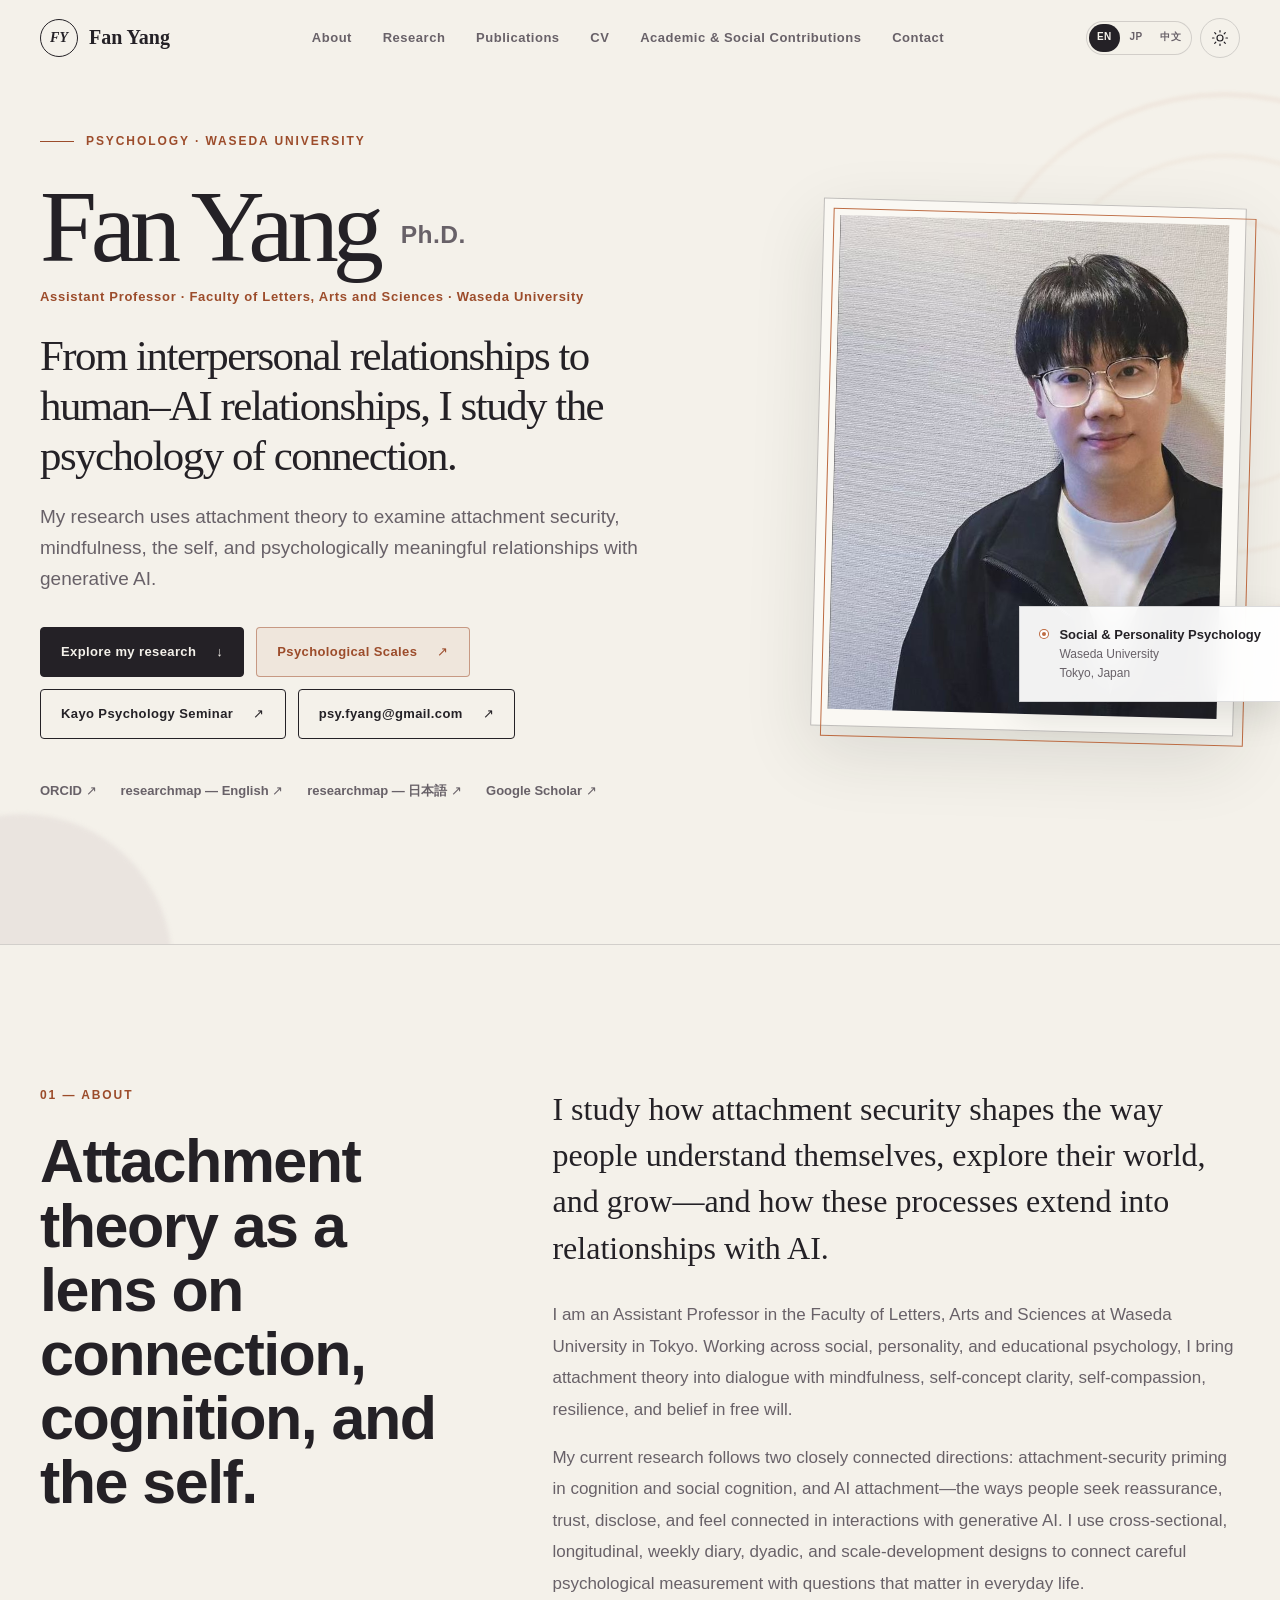
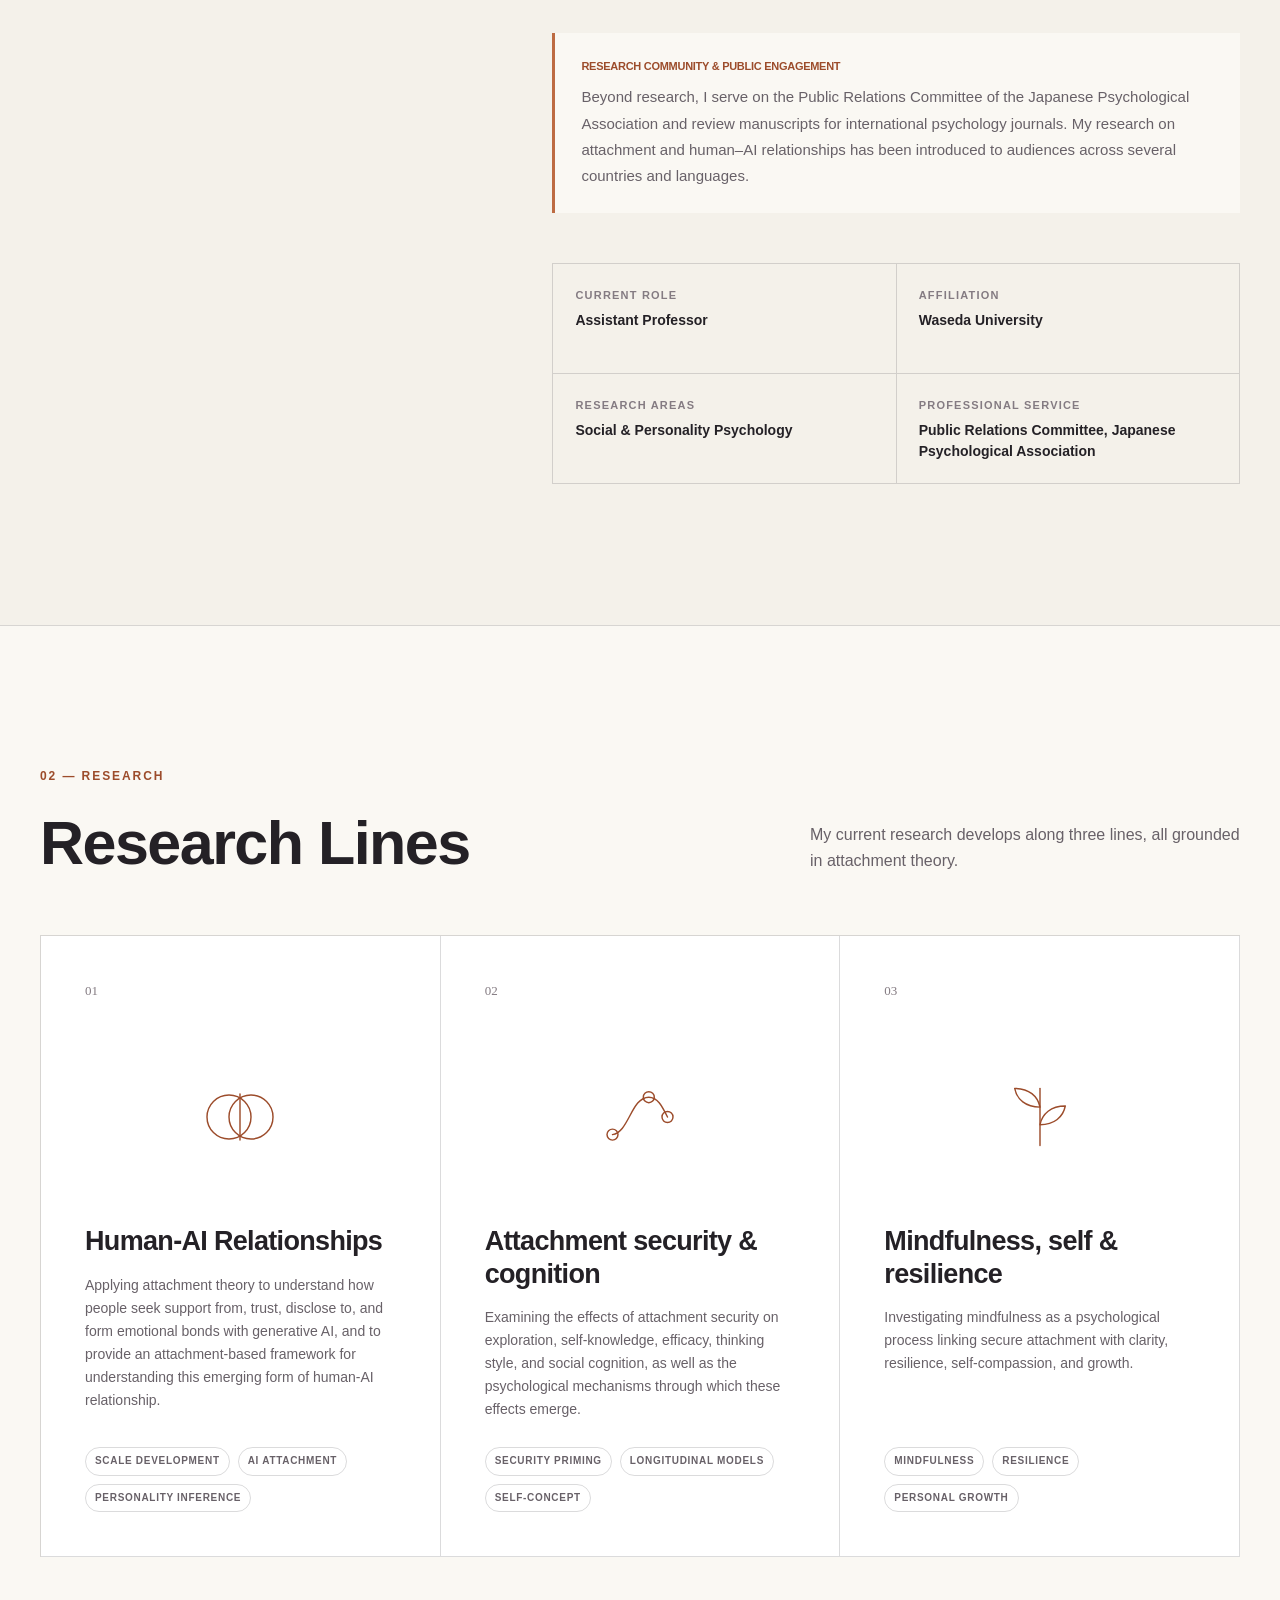
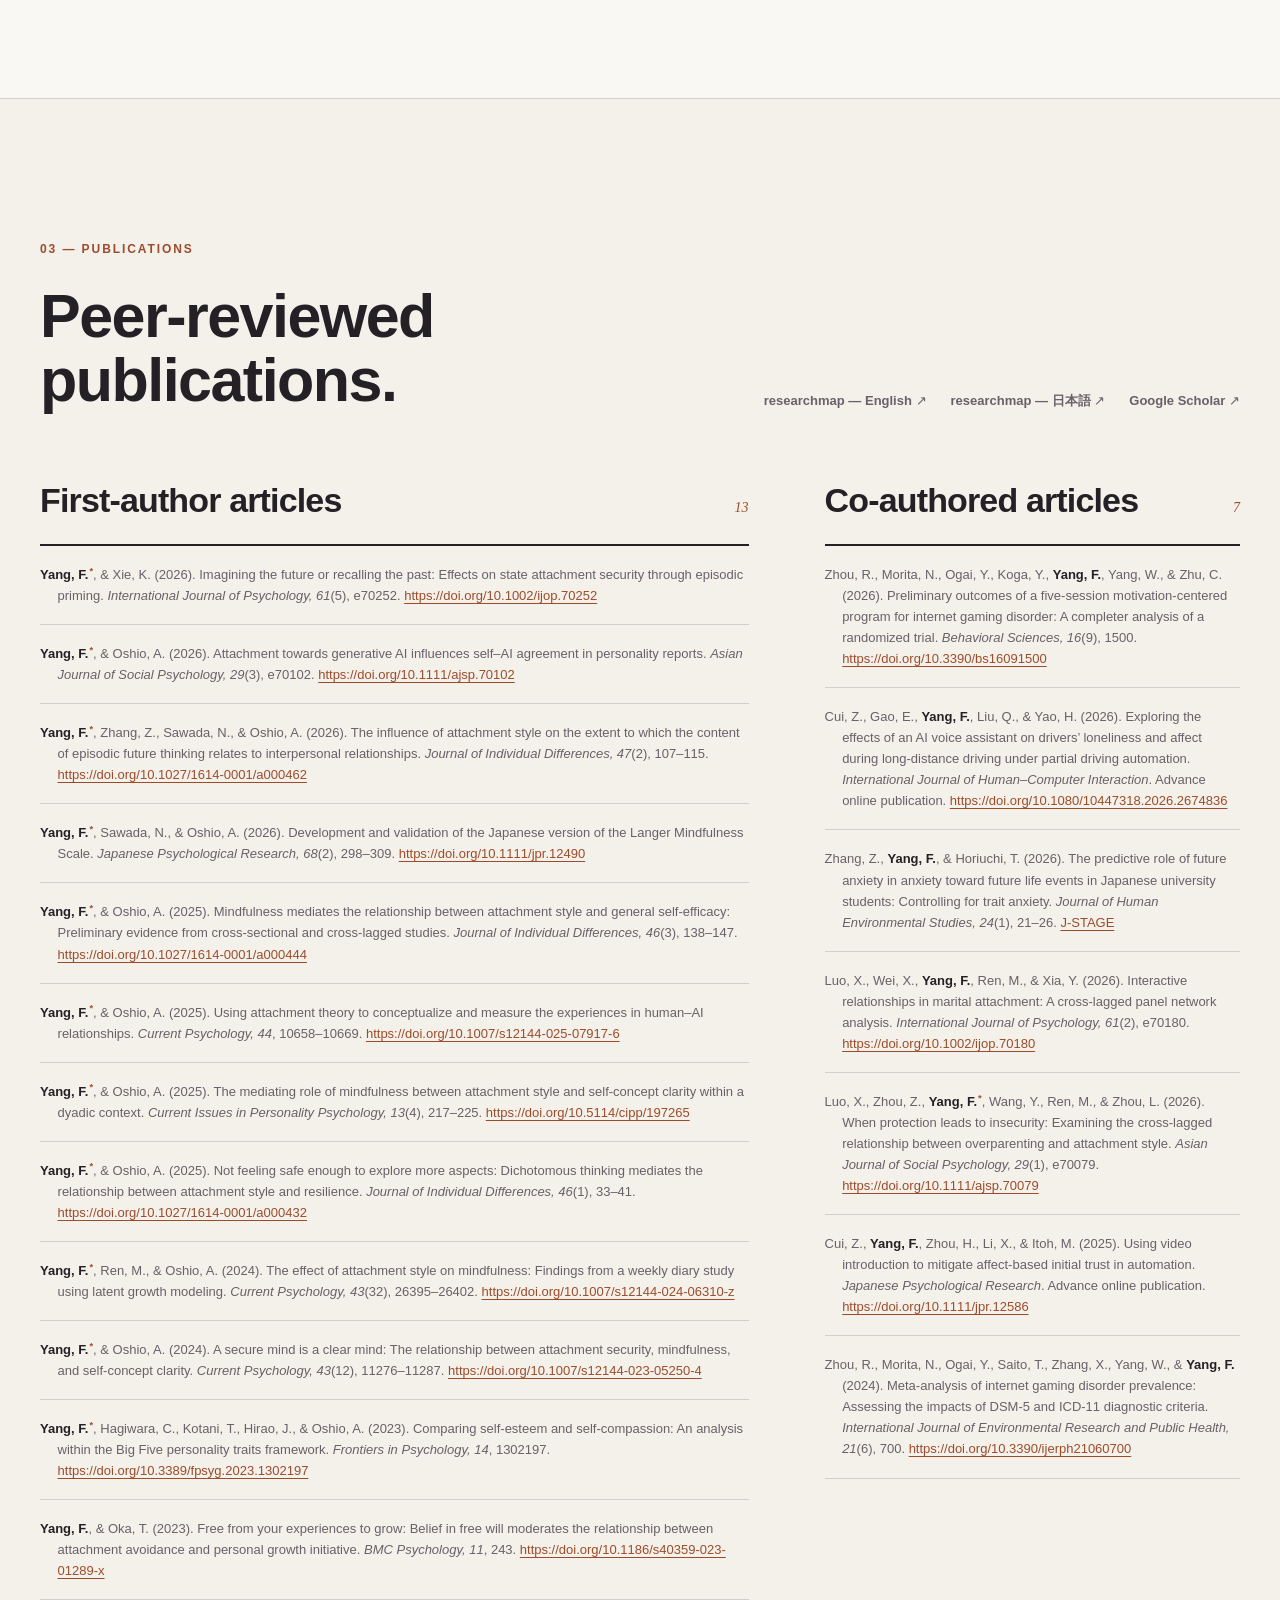
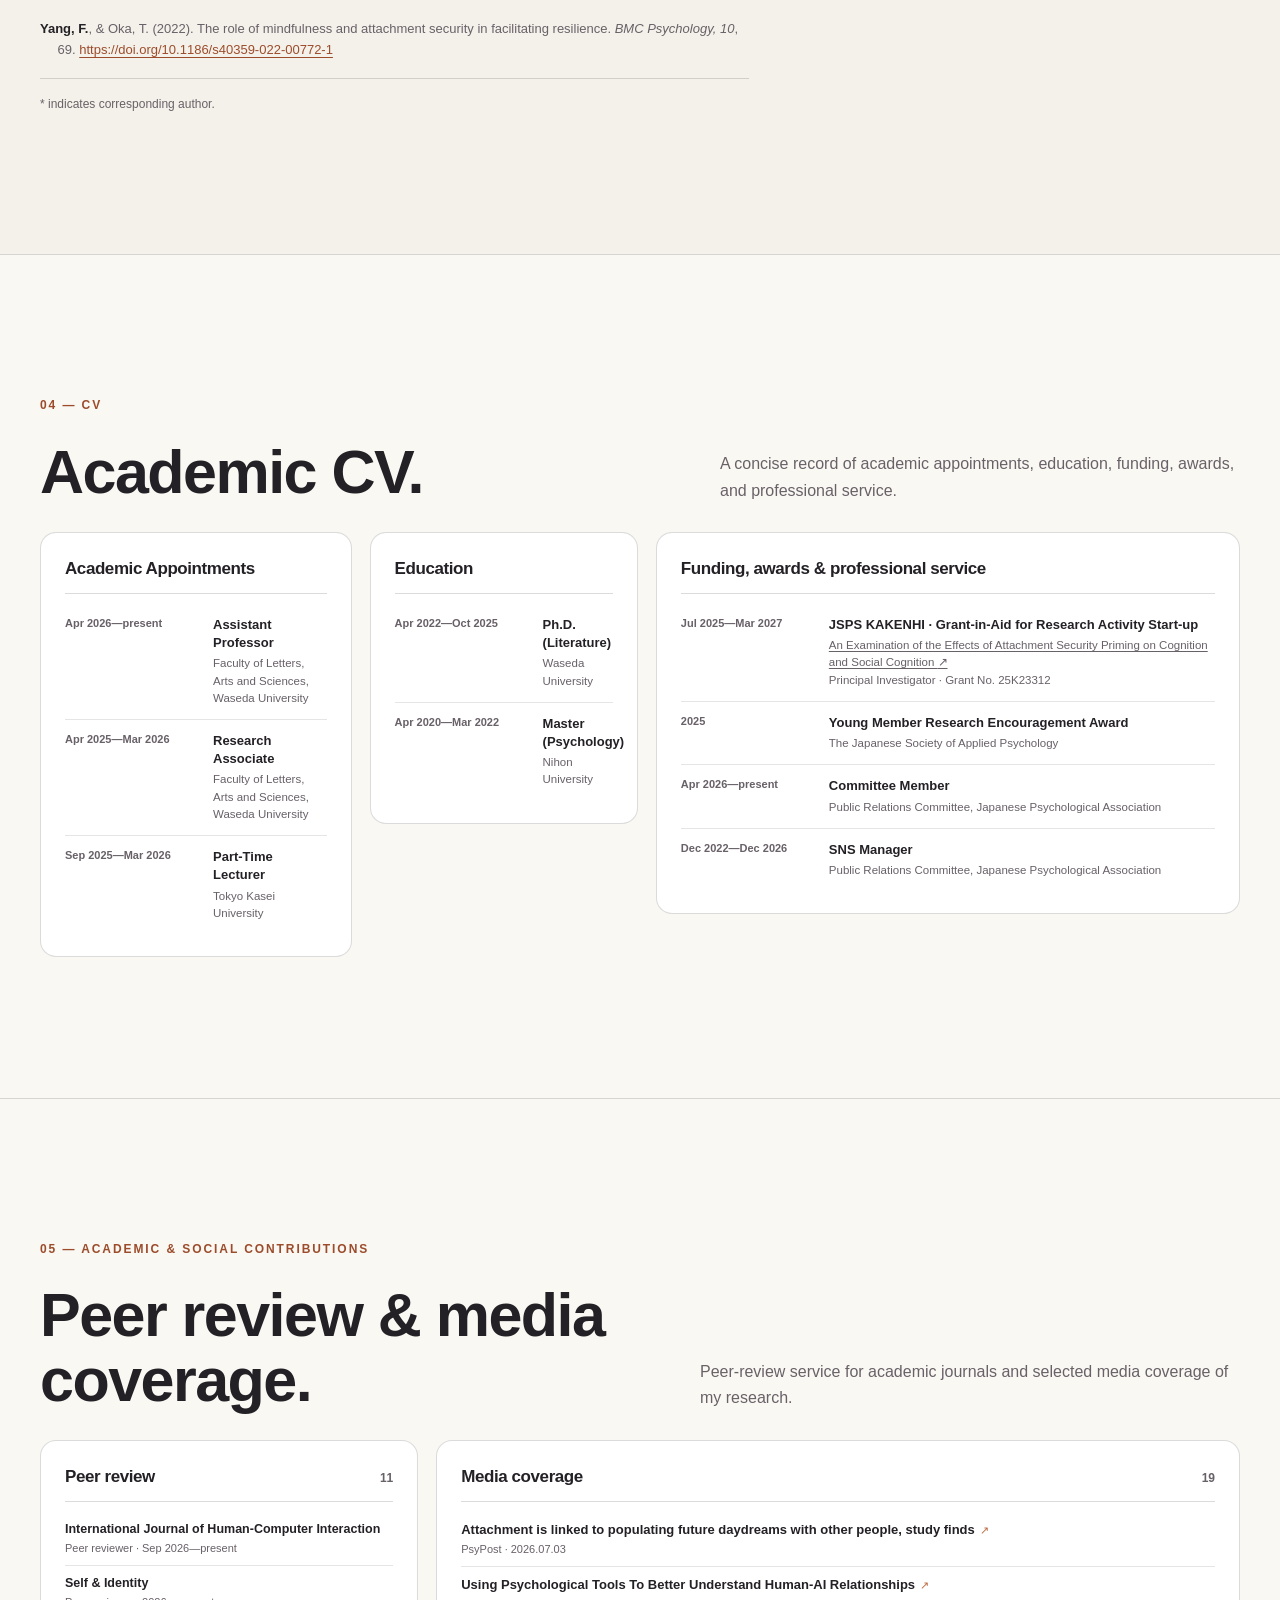
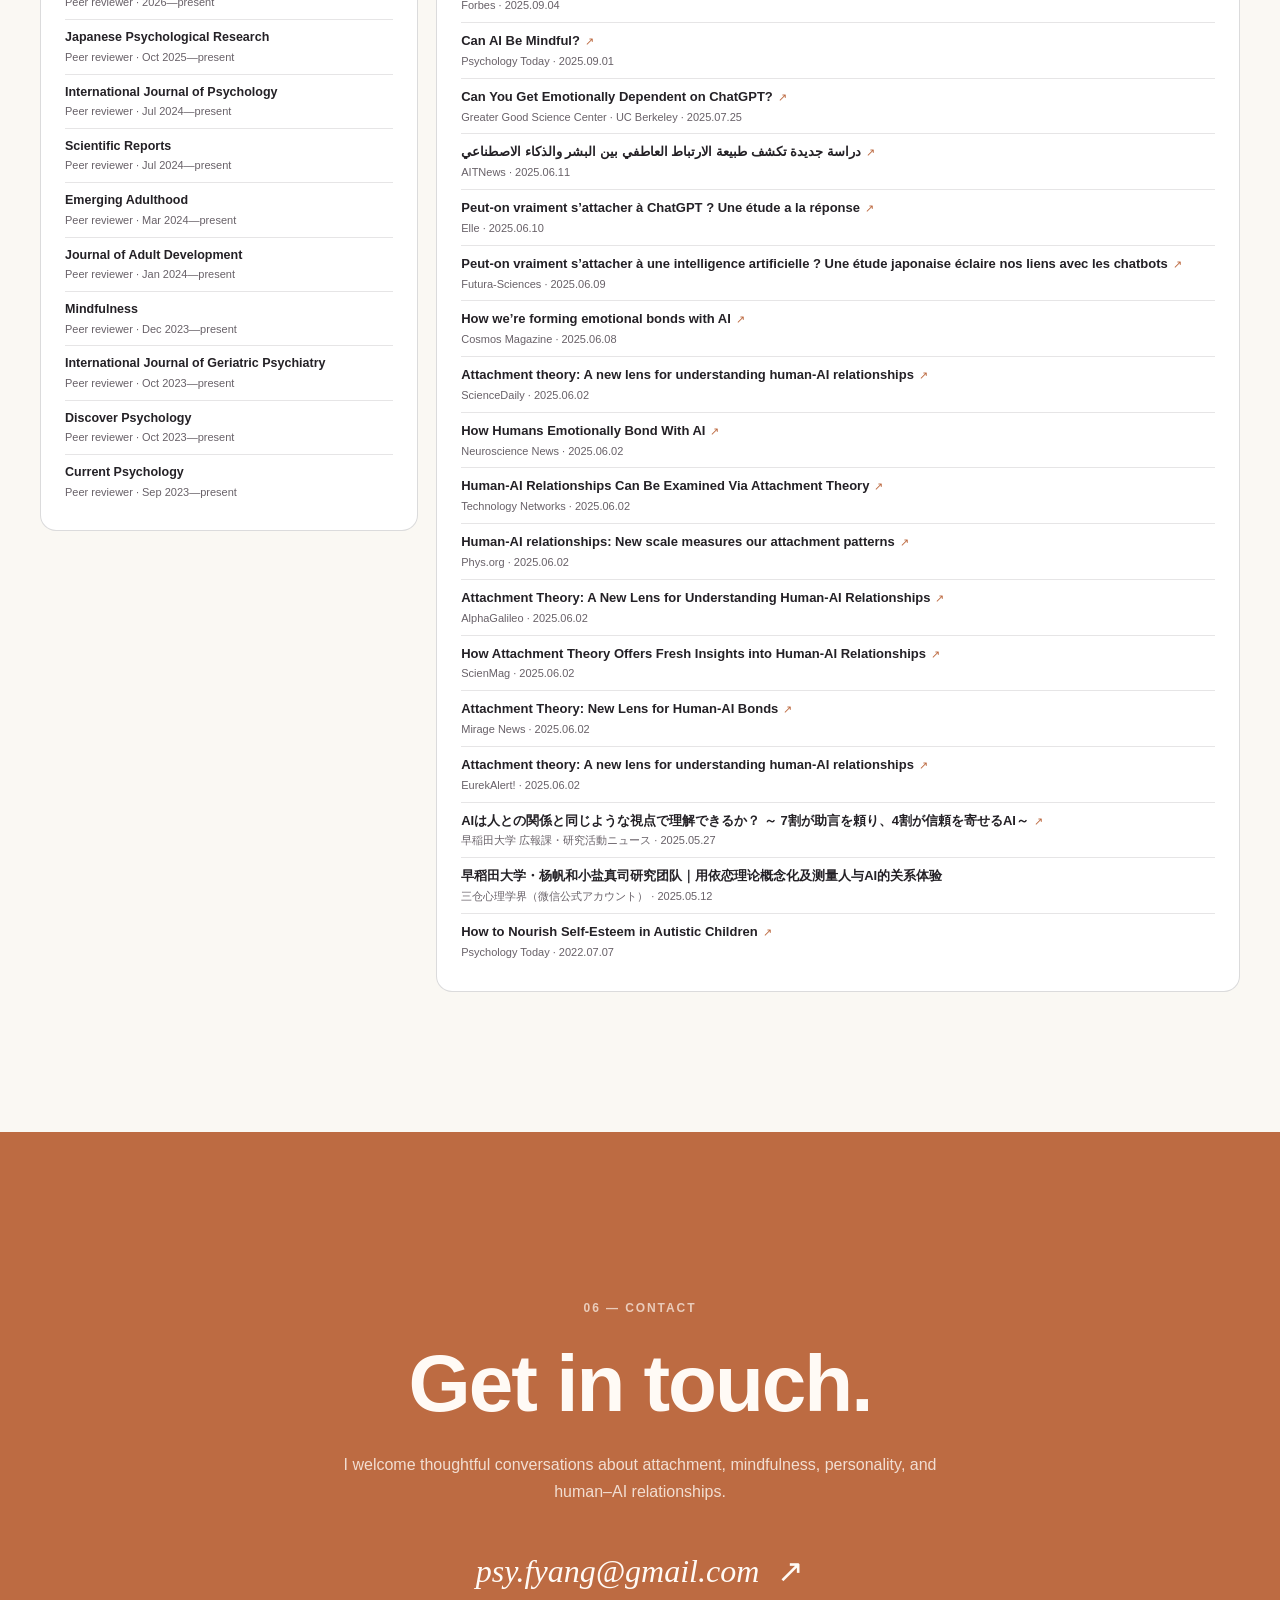
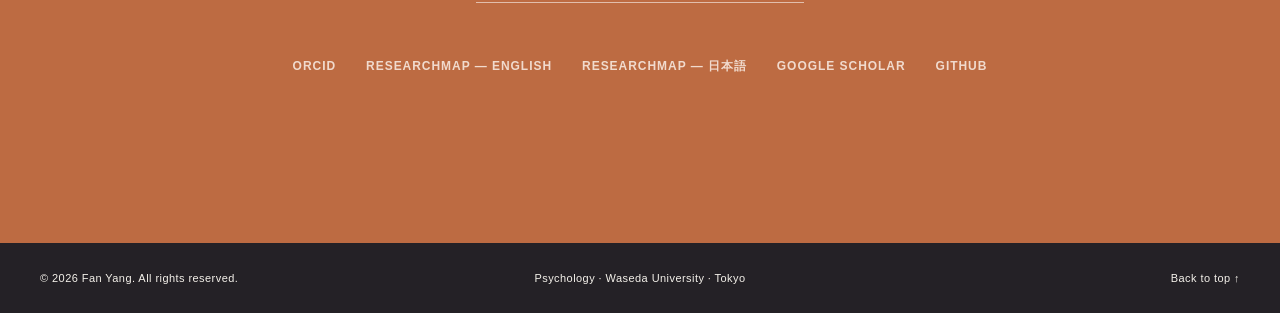
==== commit 745a07e1: "Restore footer and sync appointment dates" ====
--- a/index.html
+++ b/index.html
@@ -329,7 +329,7 @@
               <ol class="timeline">
                 <li><span>Apr 2026—present</span><div><strong>Assistant Professor</strong><p>Faculty of Letters, Arts and Sciences, Waseda University</p></div></li>
                 <li><span>Apr 2025—Mar 2026</span><div><strong>Research Associate</strong><p>Faculty of Letters, Arts and Sciences, Waseda University</p></div></li>
-                <li><span>Sep 2025—present</span><div><strong>Part-Time Lecturer</strong><p>Tokyo Kasei University</p></div></li>
+                <li><span>Sep 2025—Mar 2026</span><div><strong>Part-Time Lecturer</strong><p>Tokyo Kasei University</p></div></li>
               </ol>
             </section>
 
@@ -374,7 +374,7 @@
     <footer class="site-footer">
       <div class="container footer-inner">
         <p>© <span data-year>2026</span> Fan Yang. All rights reserved.</p>
-        <p>Waseda University</p>
+        <p>Psychology · Waseda University · Tokyo</p>
         <a href="#home">Back to top <span aria-hidden="true">↑</span></a>
       </div>
     </footer>
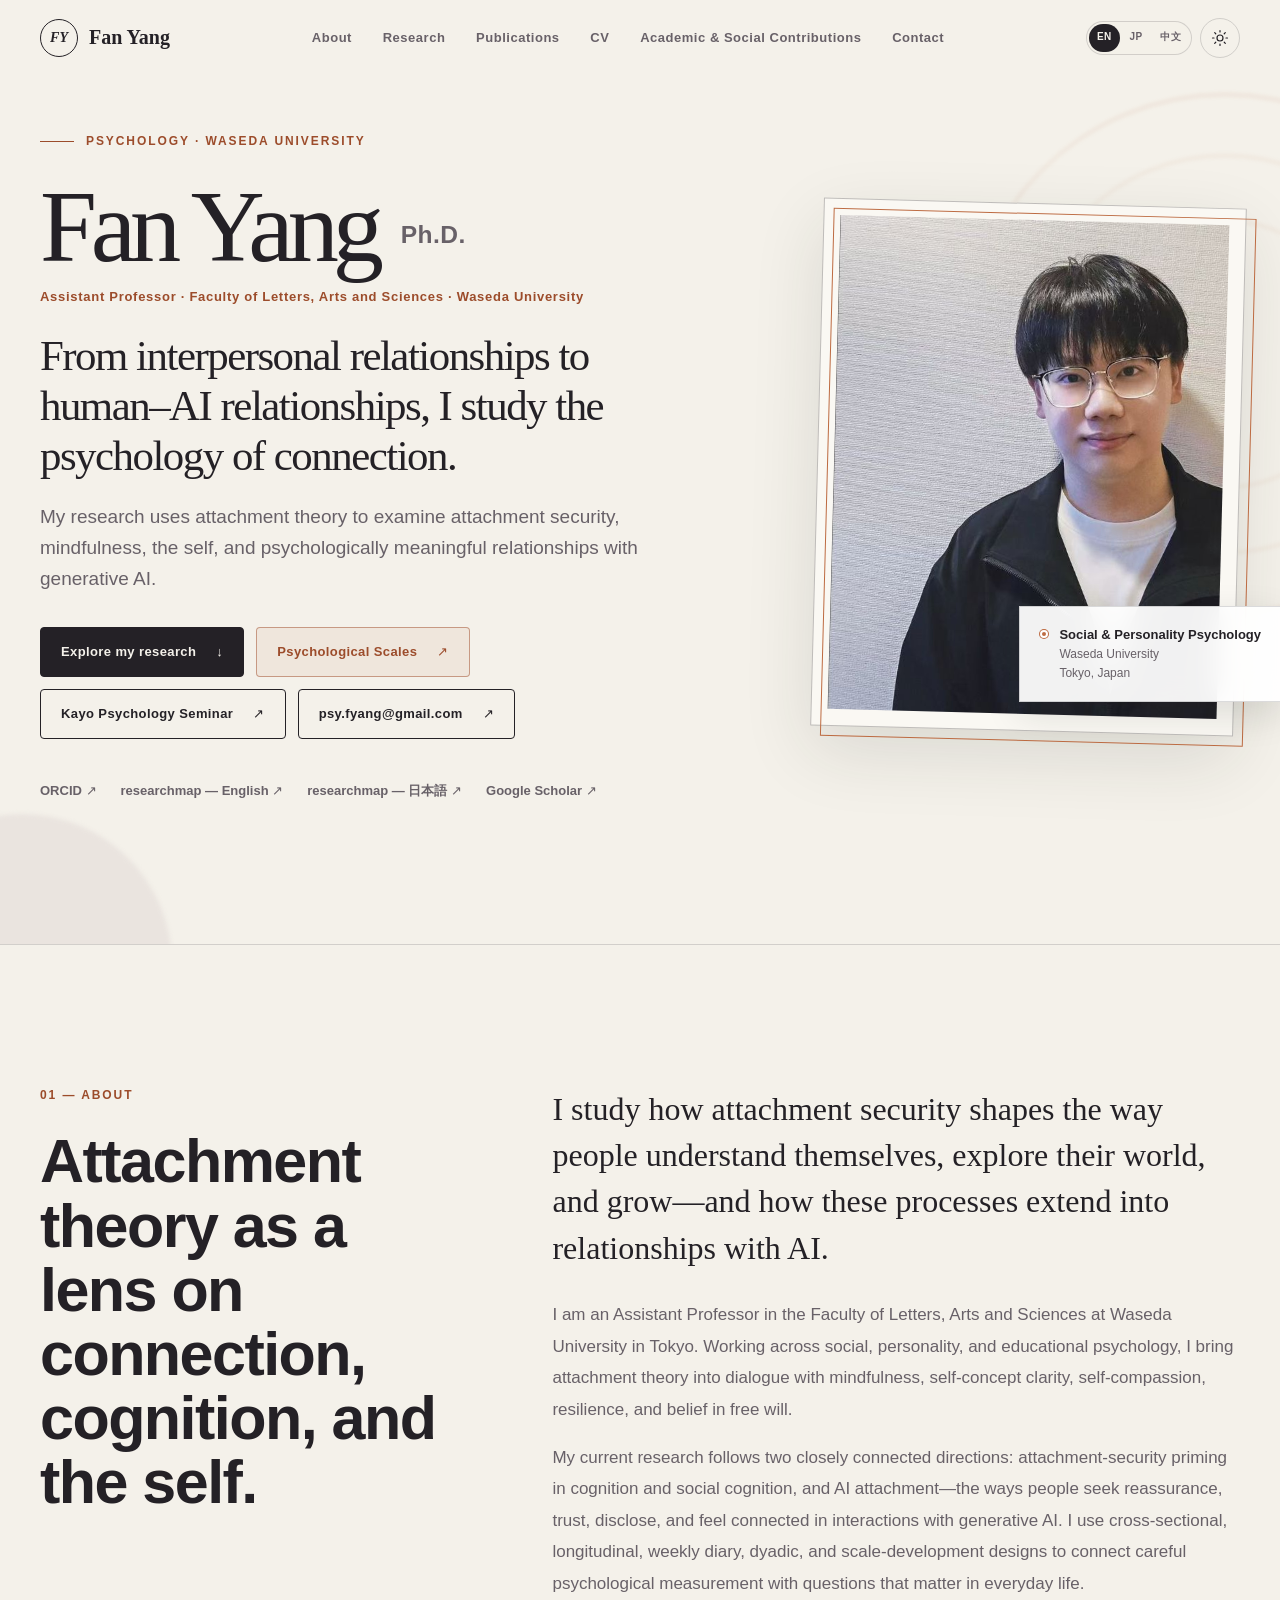
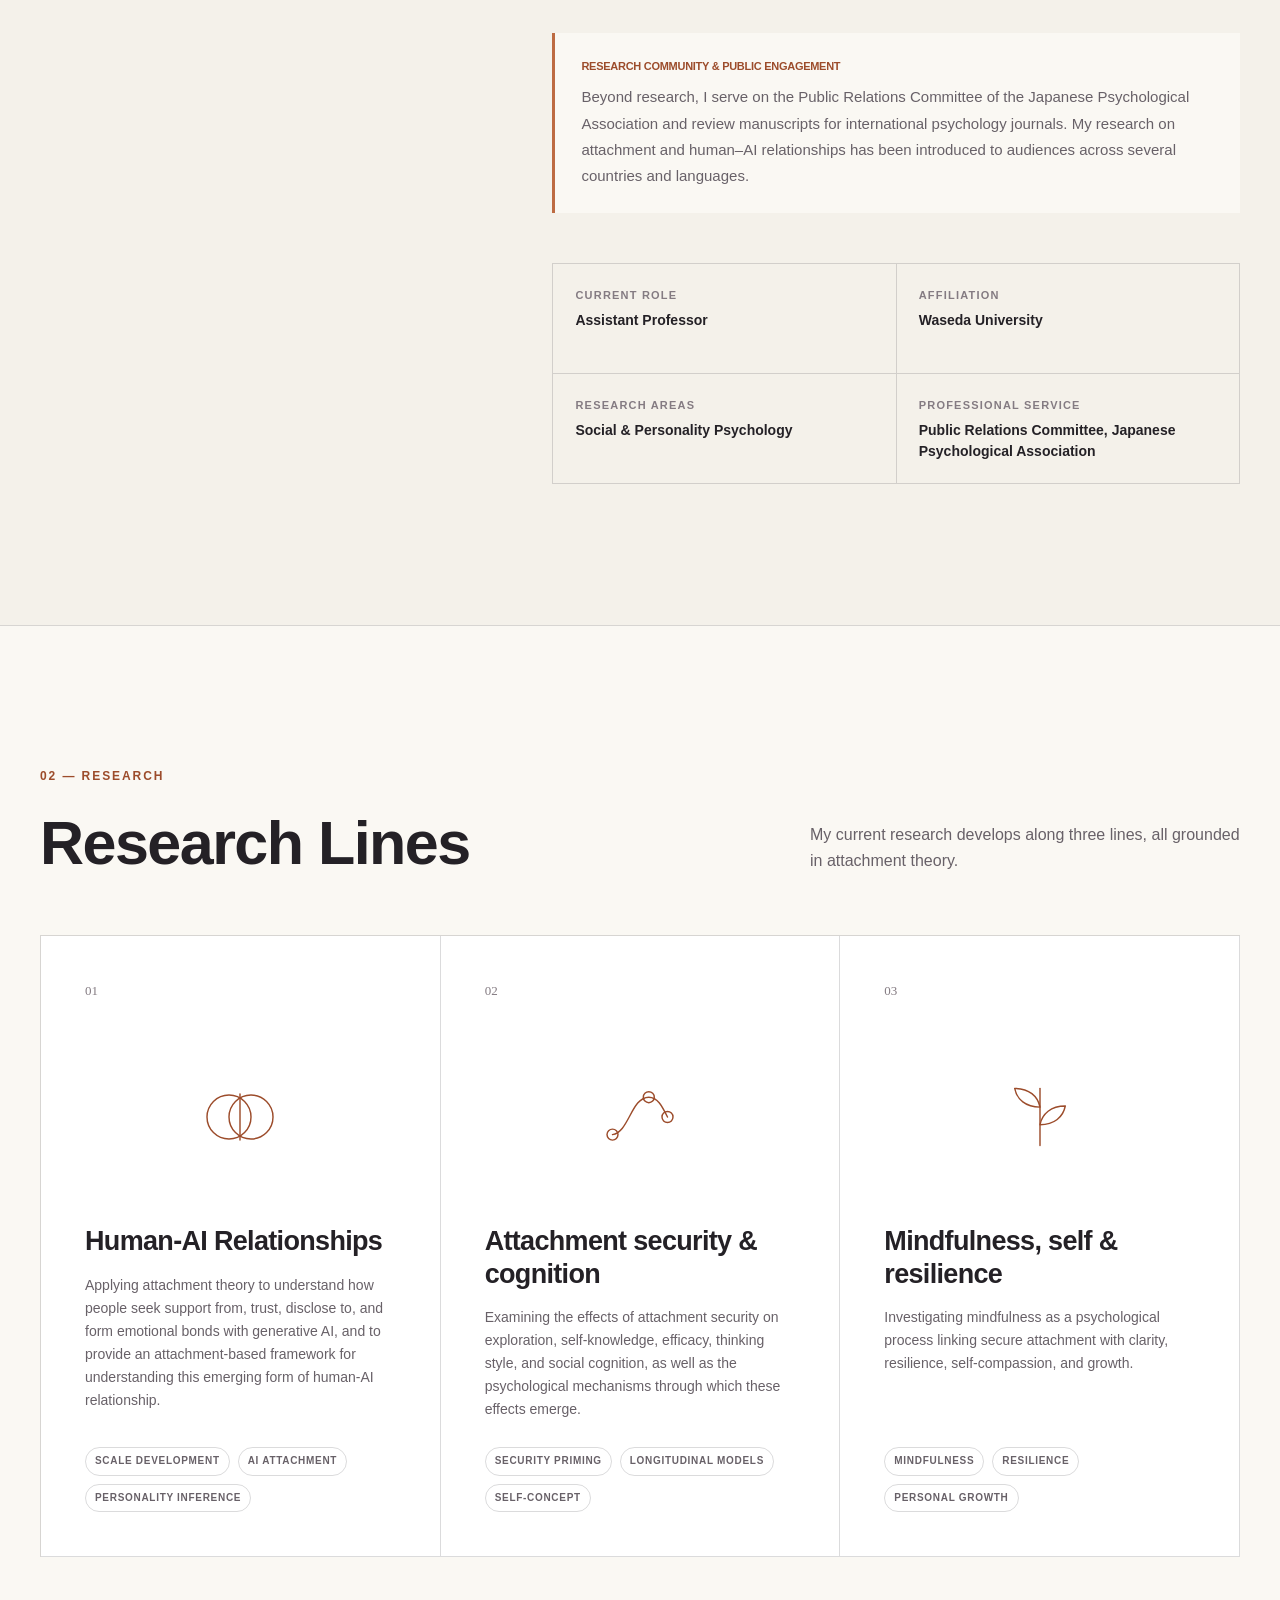
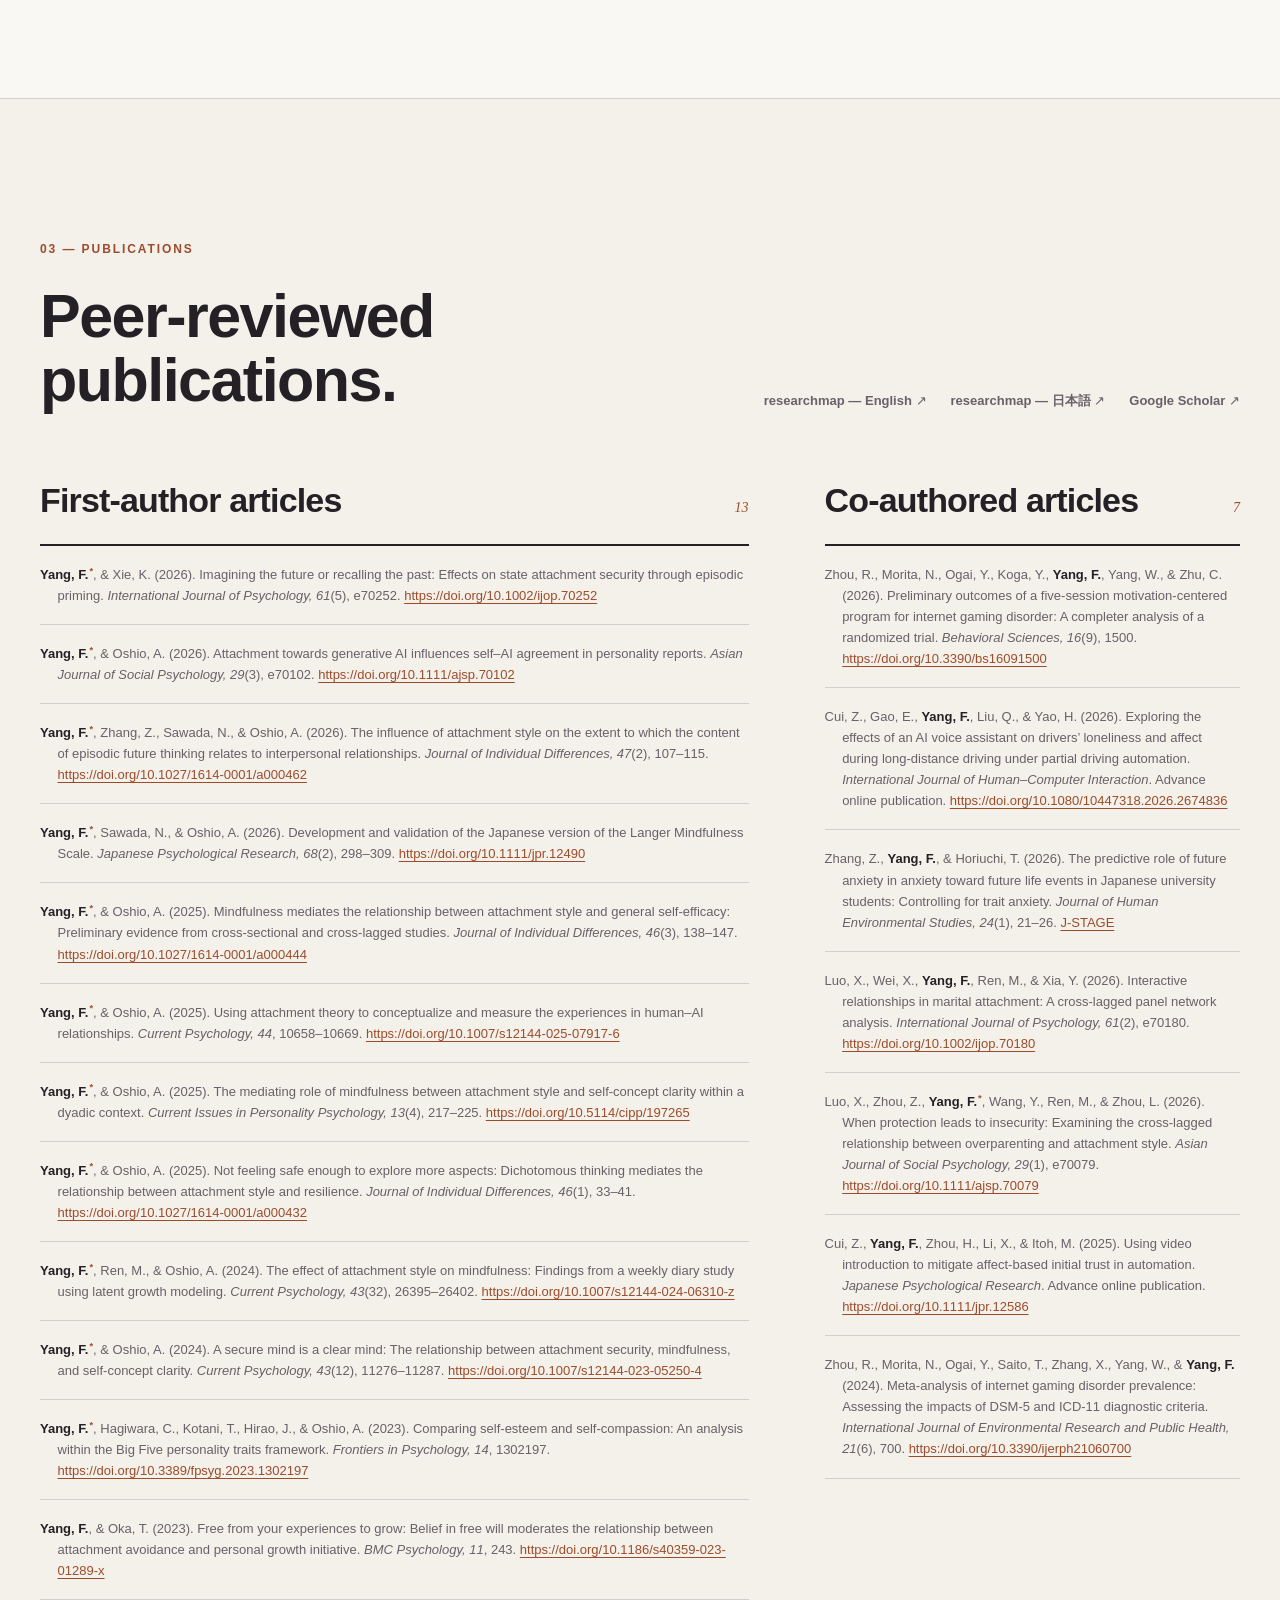
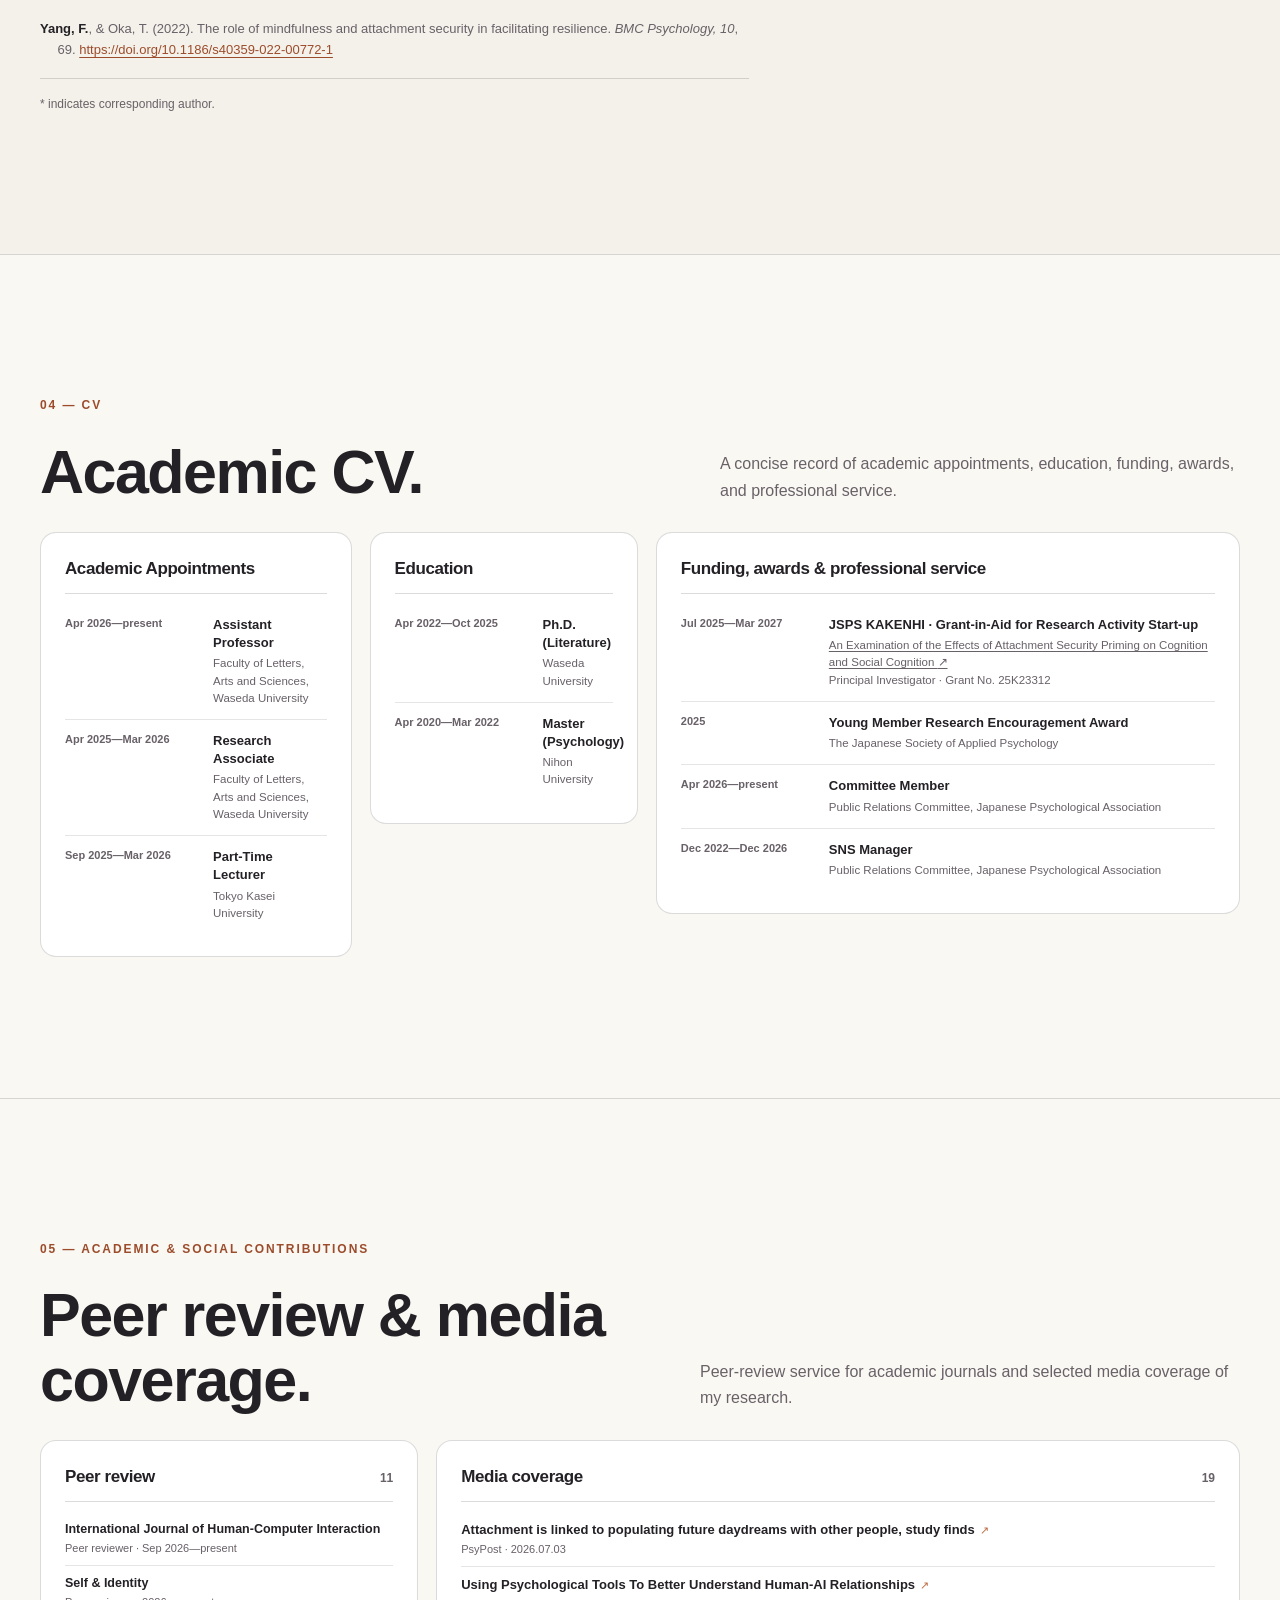
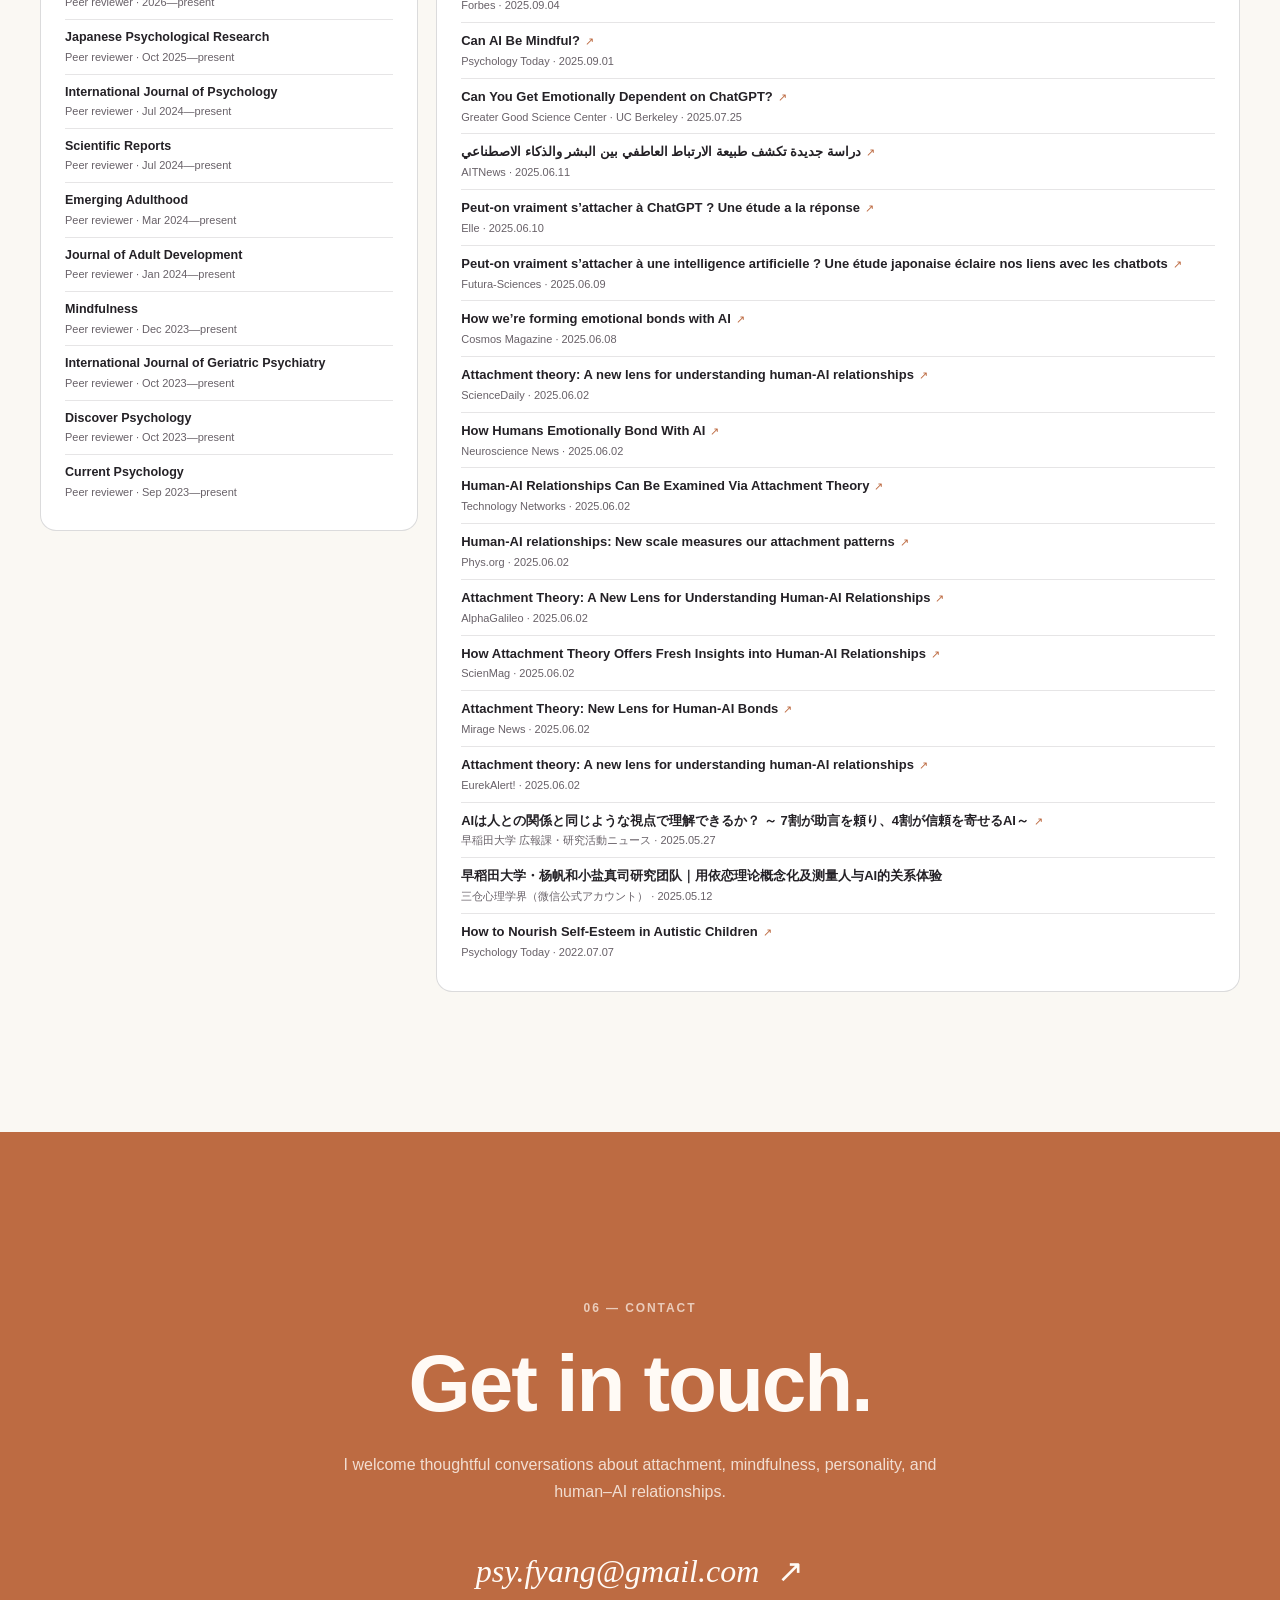
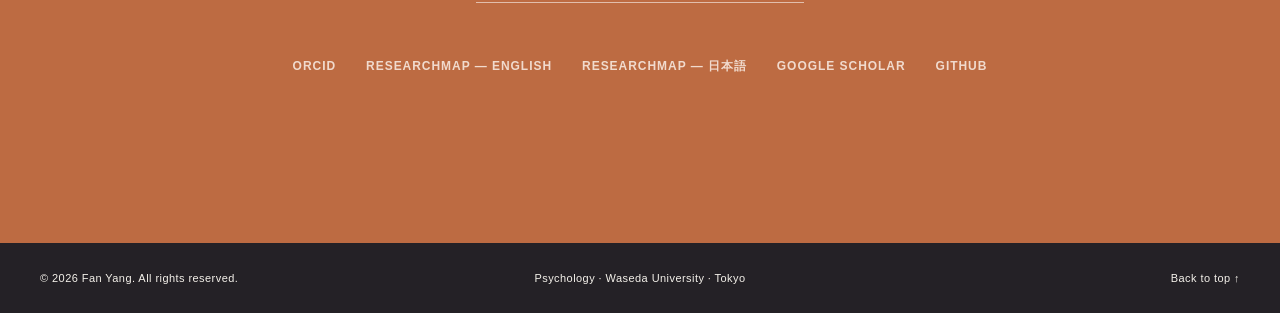
==== commit 2e334ecd: "Refresh shared navigation assets" ====
--- a/index.html
+++ b/index.html
@@ -16,7 +16,7 @@
     <link rel="alternate" hreflang="en" href="https://fanyang-psy.github.io/">
     <link rel="alternate" hreflang="ja" href="https://fanyang-psy.github.io/ja.html">
     <link rel="icon" href="https://github.com/fanyang-psy.png" type="image/png">
-    <link rel="stylesheet" href="styles.css">
+    <link rel="stylesheet" href="styles.css?v=20260915-1">
     <style>
       .research-section {
         background: var(--surface);
@@ -379,6 +379,6 @@
       </div>
     </footer>
 
-    <script src="script.js" defer></script>
+    <script src="script.js?v=20260915-1" defer></script>
   </body>
 </html>
--- a/styles.css
+++ b/styles.css
@@ -196,4 +196,75 @@
   html[lang="zh-CN"] .research-card h3 {
     margin-top: 112px;
   }
-}+}
+
+/* Shared mobile navigation: keep EN / JA / ZH behavior identical */
+.menu-toggle {
+  gap: 4px;
+  align-content: center;
+}
+.menu-toggle span,
+.menu-toggle span + span {
+  width: 18px;
+  height: 1.5px;
+  margin-top: 0;
+  border-radius: 999px;
+  transition: transform 180ms ease, opacity 180ms ease;
+}
+.menu-toggle[aria-expanded="true"] span:first-child {
+  transform: translateY(5.5px) rotate(45deg);
+}
+.menu-toggle[aria-expanded="true"] span:nth-child(2) {
+  opacity: 0;
+  transform: scaleX(0.25);
+}
+.menu-toggle[aria-expanded="true"] span:last-child {
+  transform: translateY(-5.5px) rotate(-45deg);
+}
+
+@media (max-width: 920px) {
+  .site-header {
+    isolation: isolate;
+  }
+  .site-header.is-scrolled {
+    -webkit-backdrop-filter: none;
+    backdrop-filter: none;
+    background: color-mix(in srgb, var(--bg) 96%, transparent);
+  }
+  body.menu-open .site-header {
+    height: 100dvh;
+    min-height: 100svh;
+    background: var(--bg);
+  }
+  .primary-nav {
+    position: absolute;
+    z-index: 110;
+    inset: 0;
+    width: 100%;
+    height: 100%;
+    min-height: 100%;
+    max-height: 100dvh;
+    justify-content: flex-start;
+    gap: 18px;
+    padding: max(104px, calc(env(safe-area-inset-top) + 88px)) 10vw max(36px, calc(env(safe-area-inset-bottom) + 24px));
+    overflow-y: auto;
+    overscroll-behavior: contain;
+    -webkit-overflow-scrolling: touch;
+    visibility: hidden;
+    transform: translate3d(0, -10px, 0);
+    will-change: opacity, transform;
+  }
+  .primary-nav.is-open {
+    visibility: visible;
+    transform: translate3d(0, 0, 0);
+  }
+  .primary-nav a {
+    font-size: clamp(30px, 7vw, 48px);
+    line-height: 1.15;
+  }
+  .brand,
+  .nav-actions {
+    position: relative;
+    z-index: 120;
+  }
+}
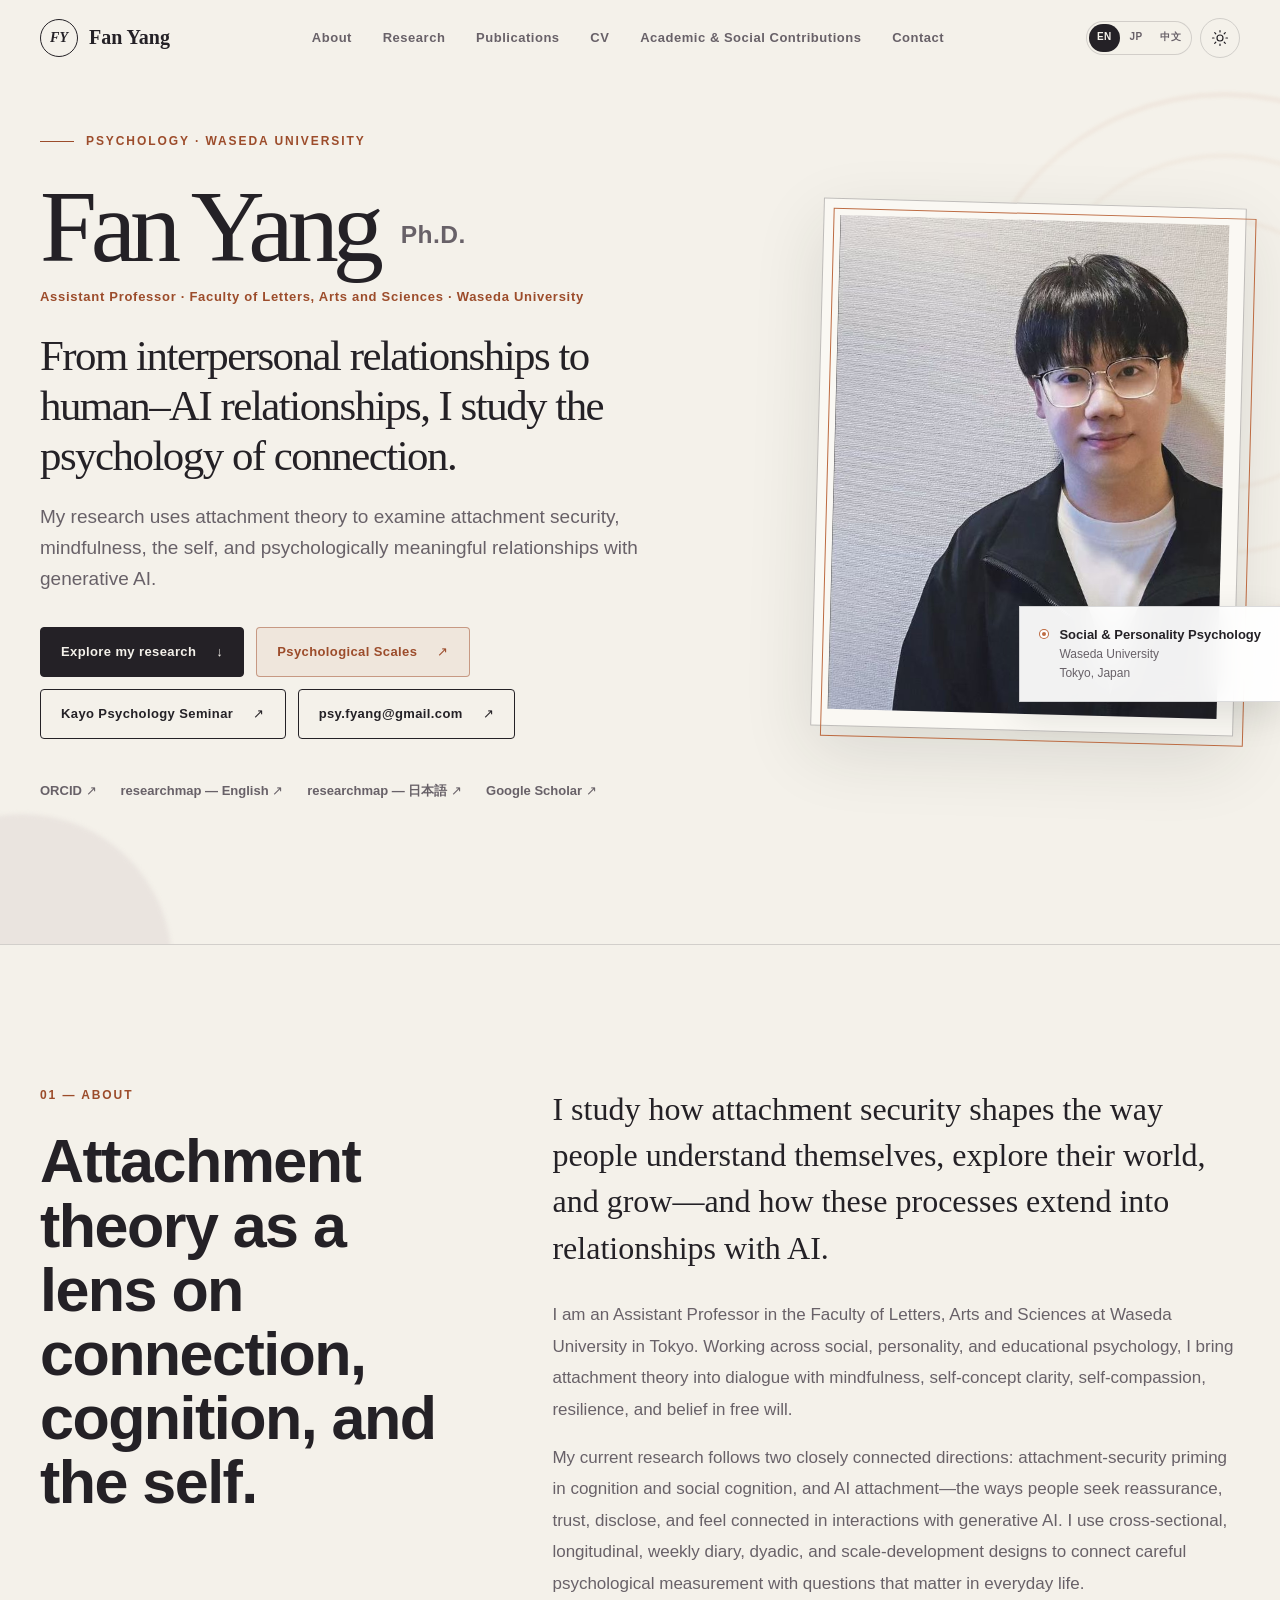
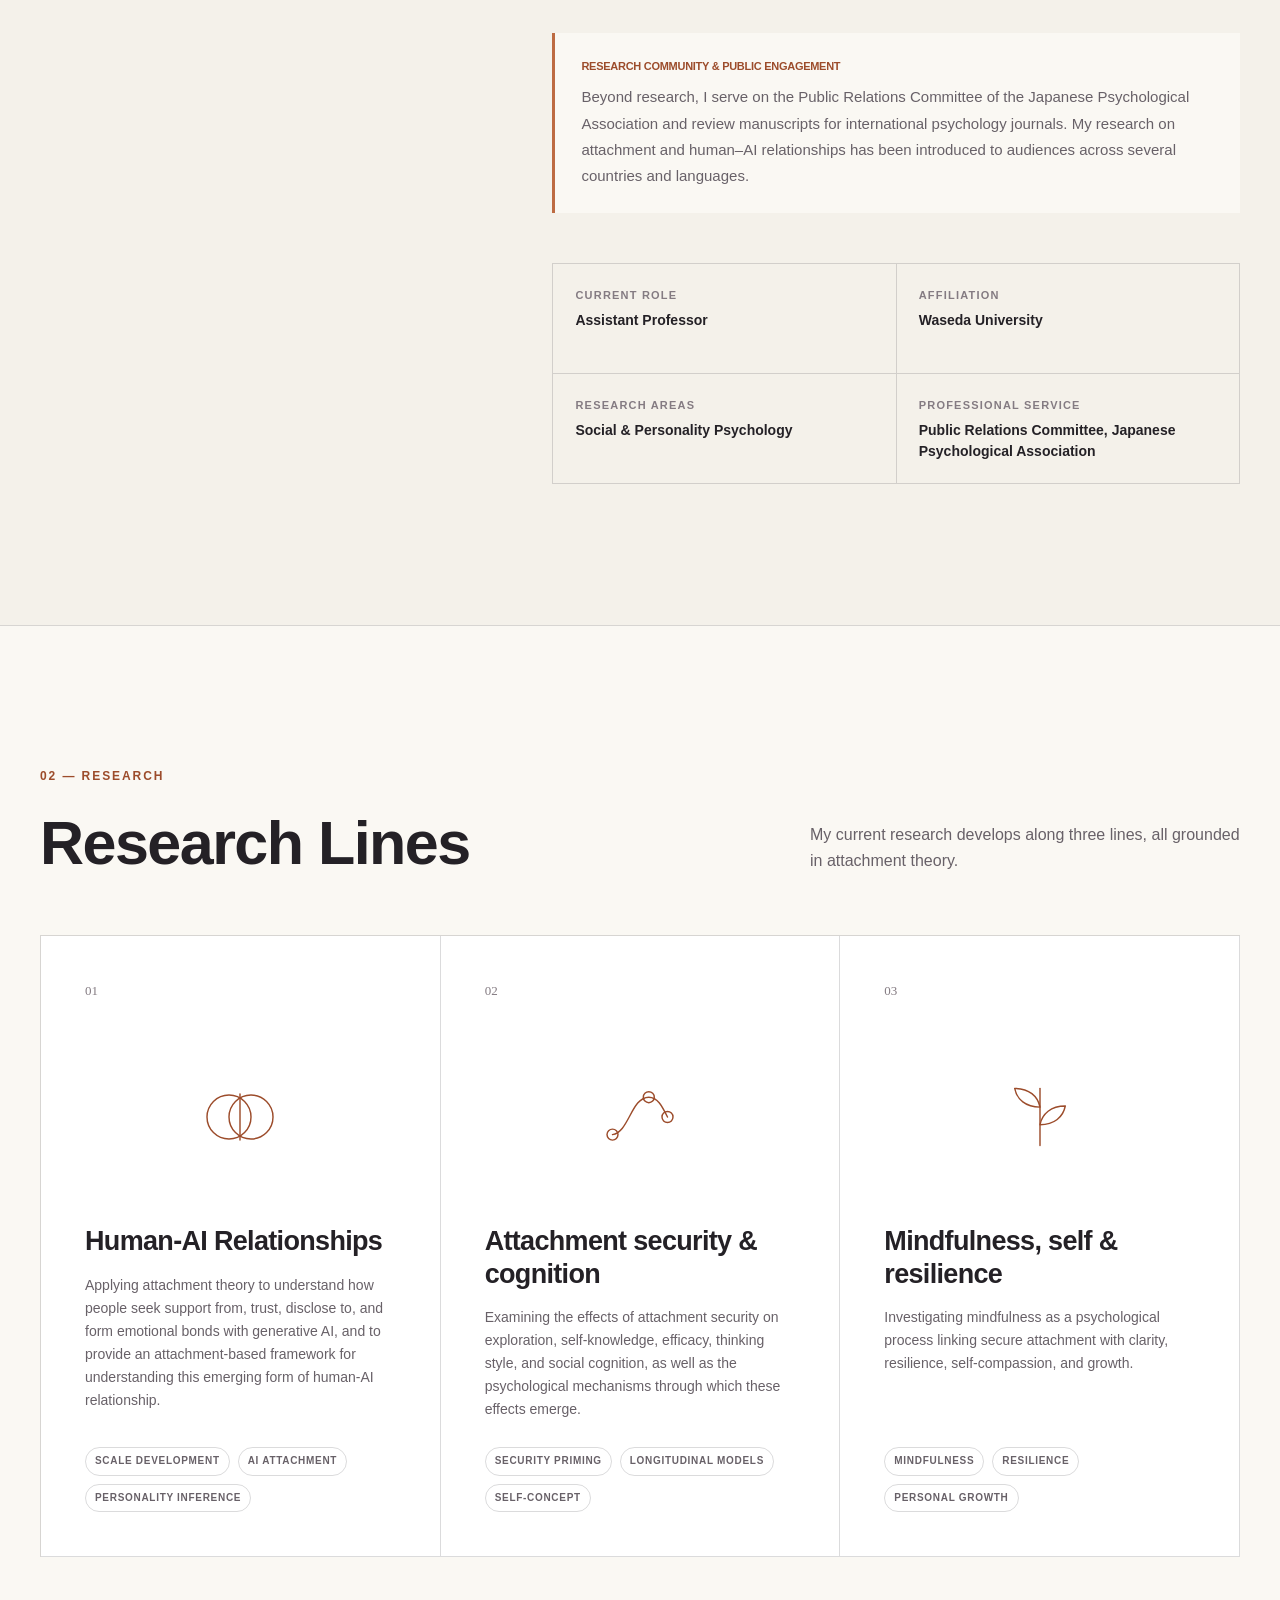
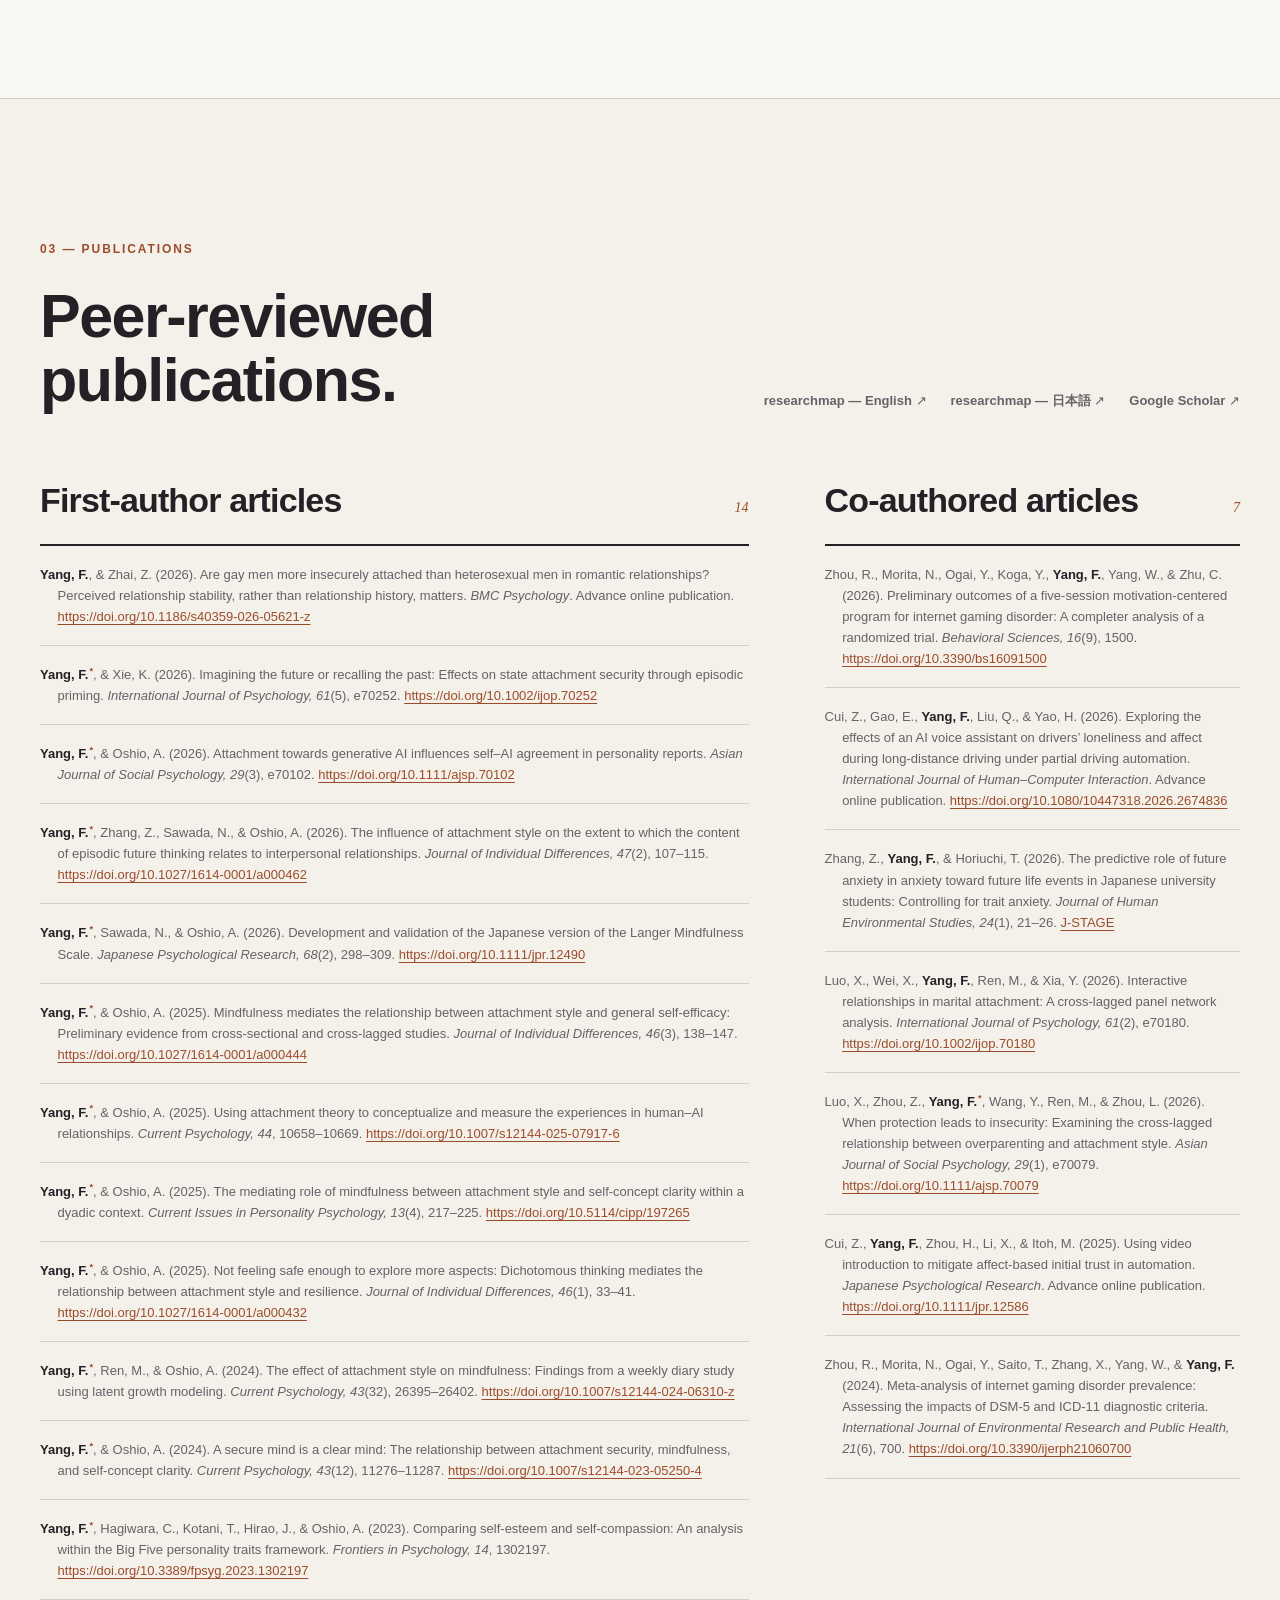
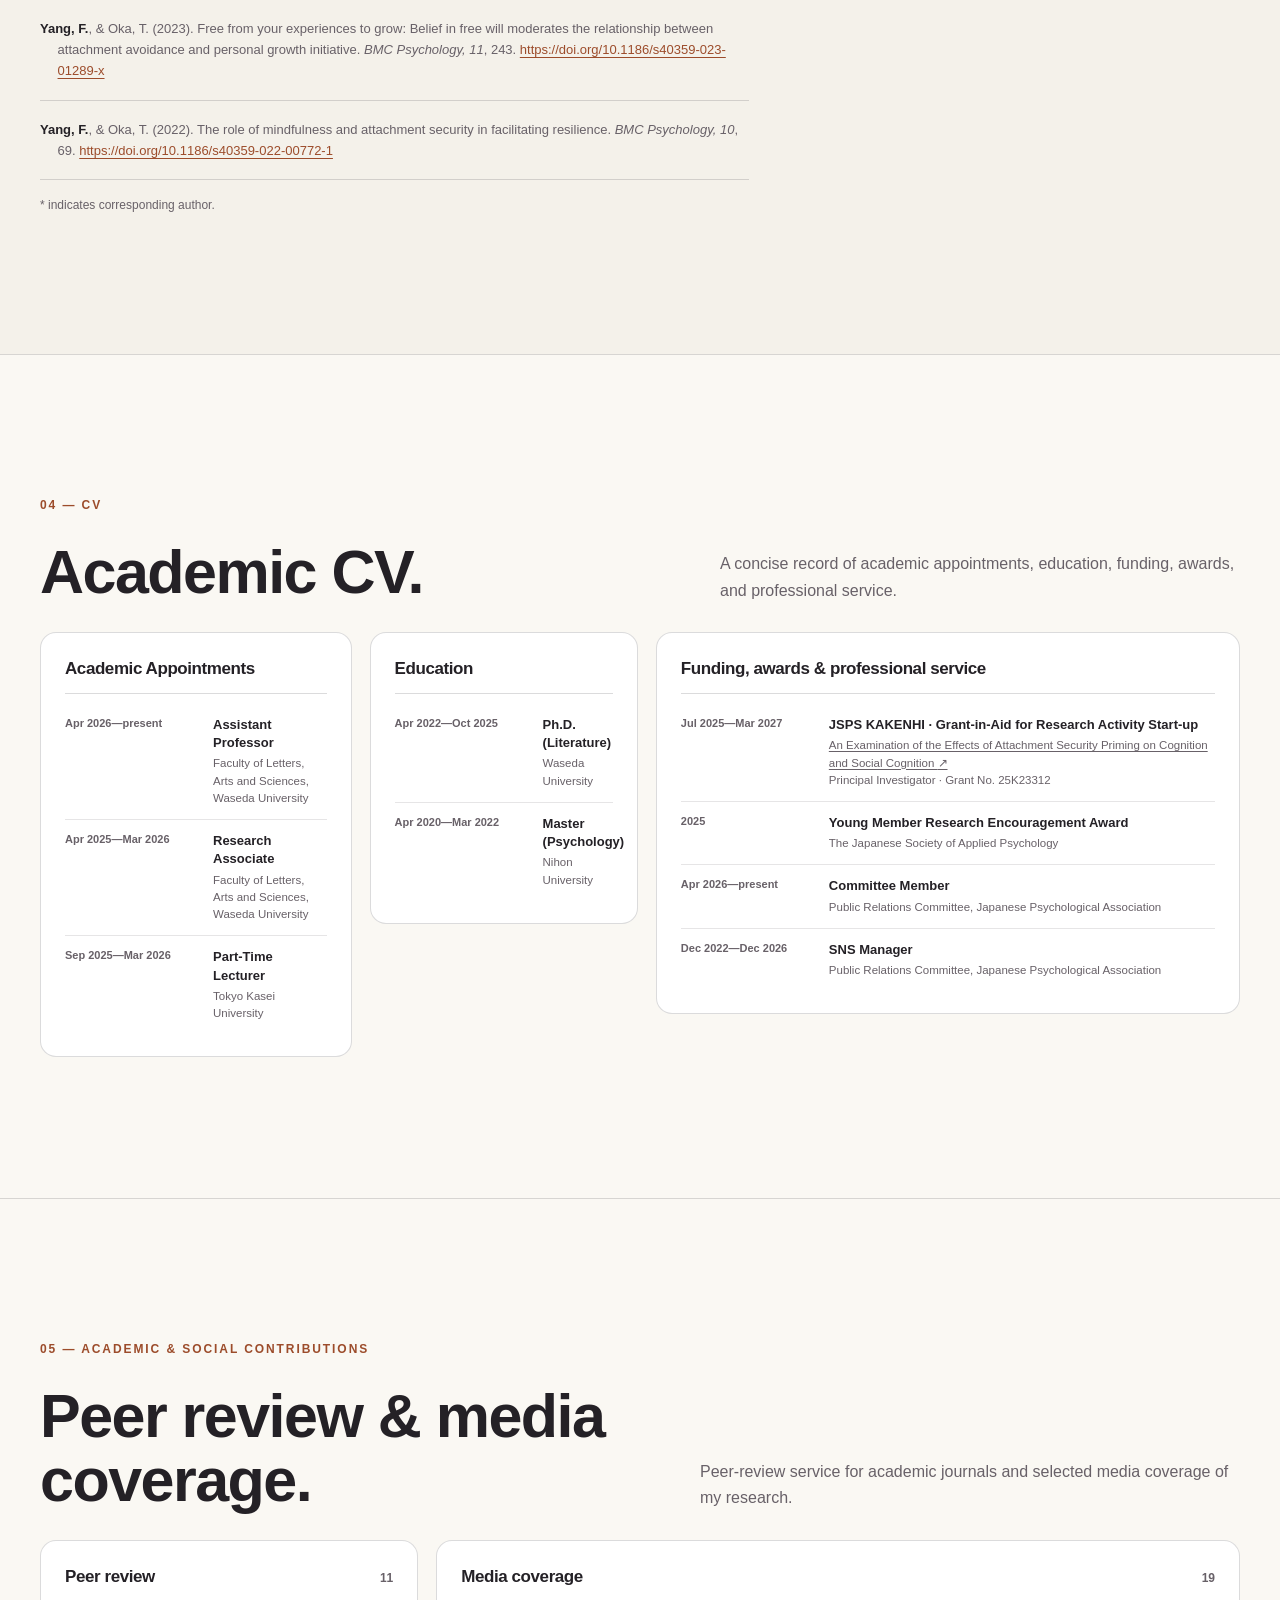
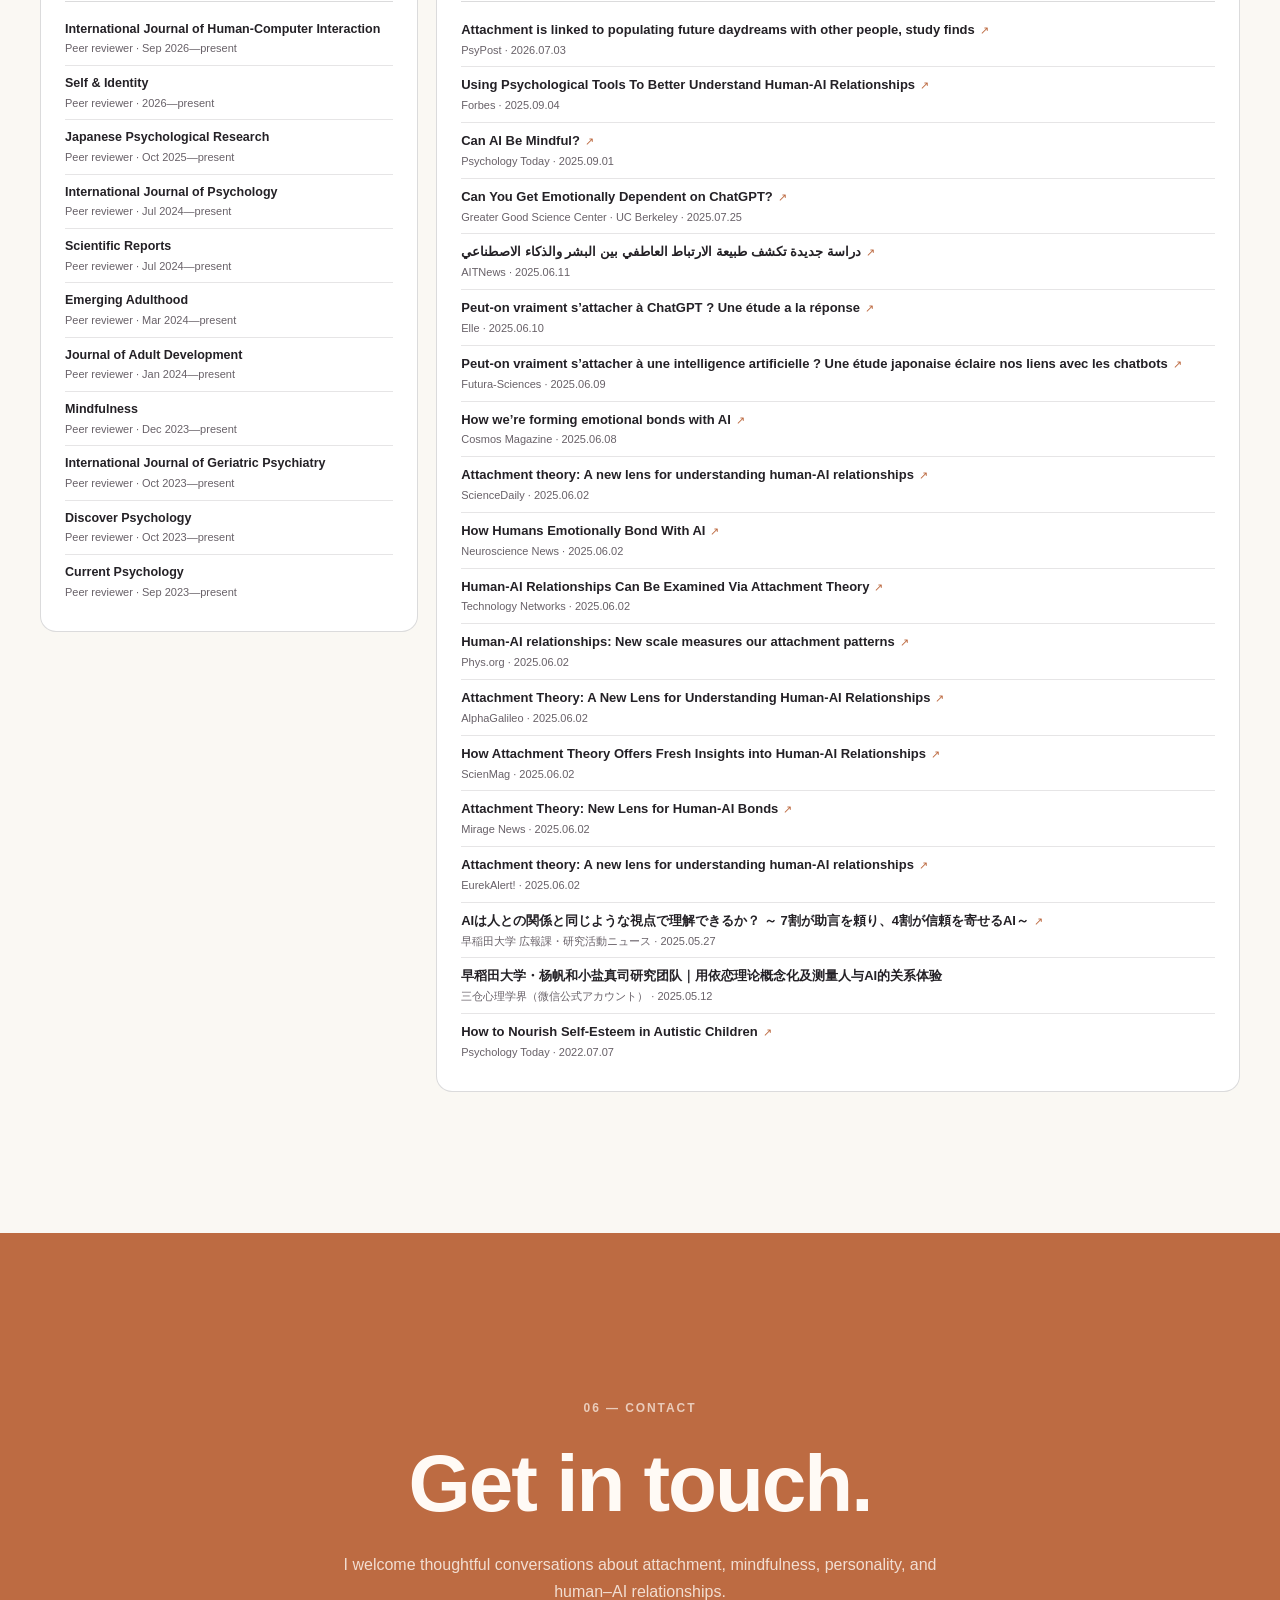
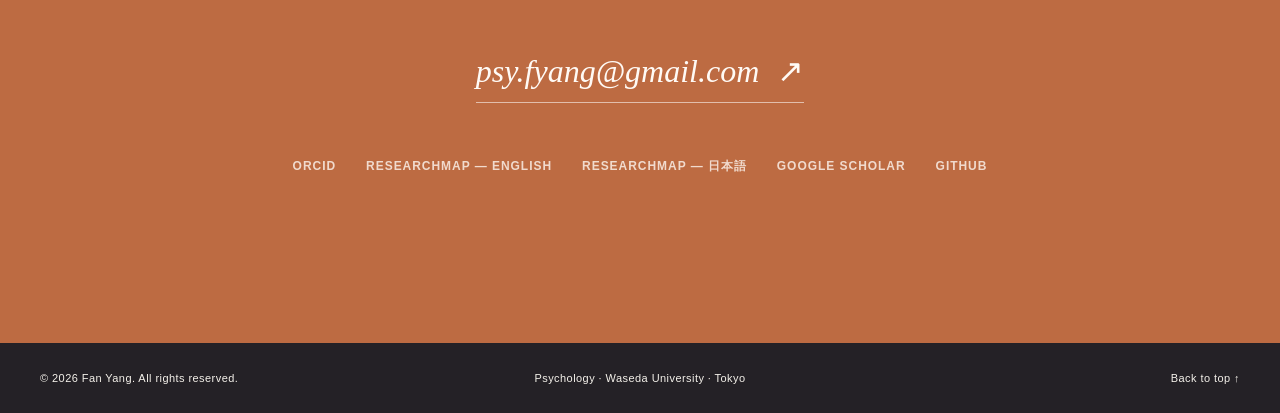
==== commit 176f854b: "Add new BMC Psychology article" ====
--- a/index.html
+++ b/index.html
@@ -276,9 +276,10 @@
             <section class="publication-group" aria-labelledby="first-author-title">
               <div class="publication-group-heading">
                 <h3 id="first-author-title">First-author articles</h3>
-                <span>13</span>
+                <span>14</span>
               </div>
               <ol class="compact-publication-list">
+                <li><p><strong>Yang, F.</strong>, &amp; Zhai, Z. (2026). Are gay men more insecurely attached than heterosexual men in romantic relationships? Perceived relationship stability, rather than relationship history, matters. <em>BMC Psychology</em>. Advance online publication. <a href="https://doi.org/10.1186/s40359-026-05621-z" target="_blank" rel="noopener">https://doi.org/10.1186/s40359-026-05621-z</a></p></li>
                 <li><p><strong>Yang, F.</strong>, &amp; Xie, K. (2026). Imagining the future or recalling the past: Effects on state attachment security through episodic priming. <em>International Journal of Psychology, 61</em>(5), e70252. <a href="https://doi.org/10.1002/ijop.70252" target="_blank" rel="noopener">https://doi.org/10.1002/ijop.70252</a></p></li>
                 <li><p><strong>Yang, F.</strong>, &amp; Oshio, A. (2026). Attachment towards generative AI influences self–AI agreement in personality reports. <em>Asian Journal of Social Psychology, 29</em>(3), e70102. <a href="https://doi.org/10.1111/ajsp.70102" target="_blank" rel="noopener">https://doi.org/10.1111/ajsp.70102</a></p></li>
                 <li><p><strong>Yang, F.</strong>, Zhang, Z., Sawada, N., &amp; Oshio, A. (2026). The influence of attachment style on the extent to which the content of episodic future thinking relates to interpersonal relationships. <em>Journal of Individual Differences, 47</em>(2), 107–115. <a href="https://doi.org/10.1027/1614-0001/a000462" target="_blank" rel="noopener">https://doi.org/10.1027/1614-0001/a000462</a></p></li>
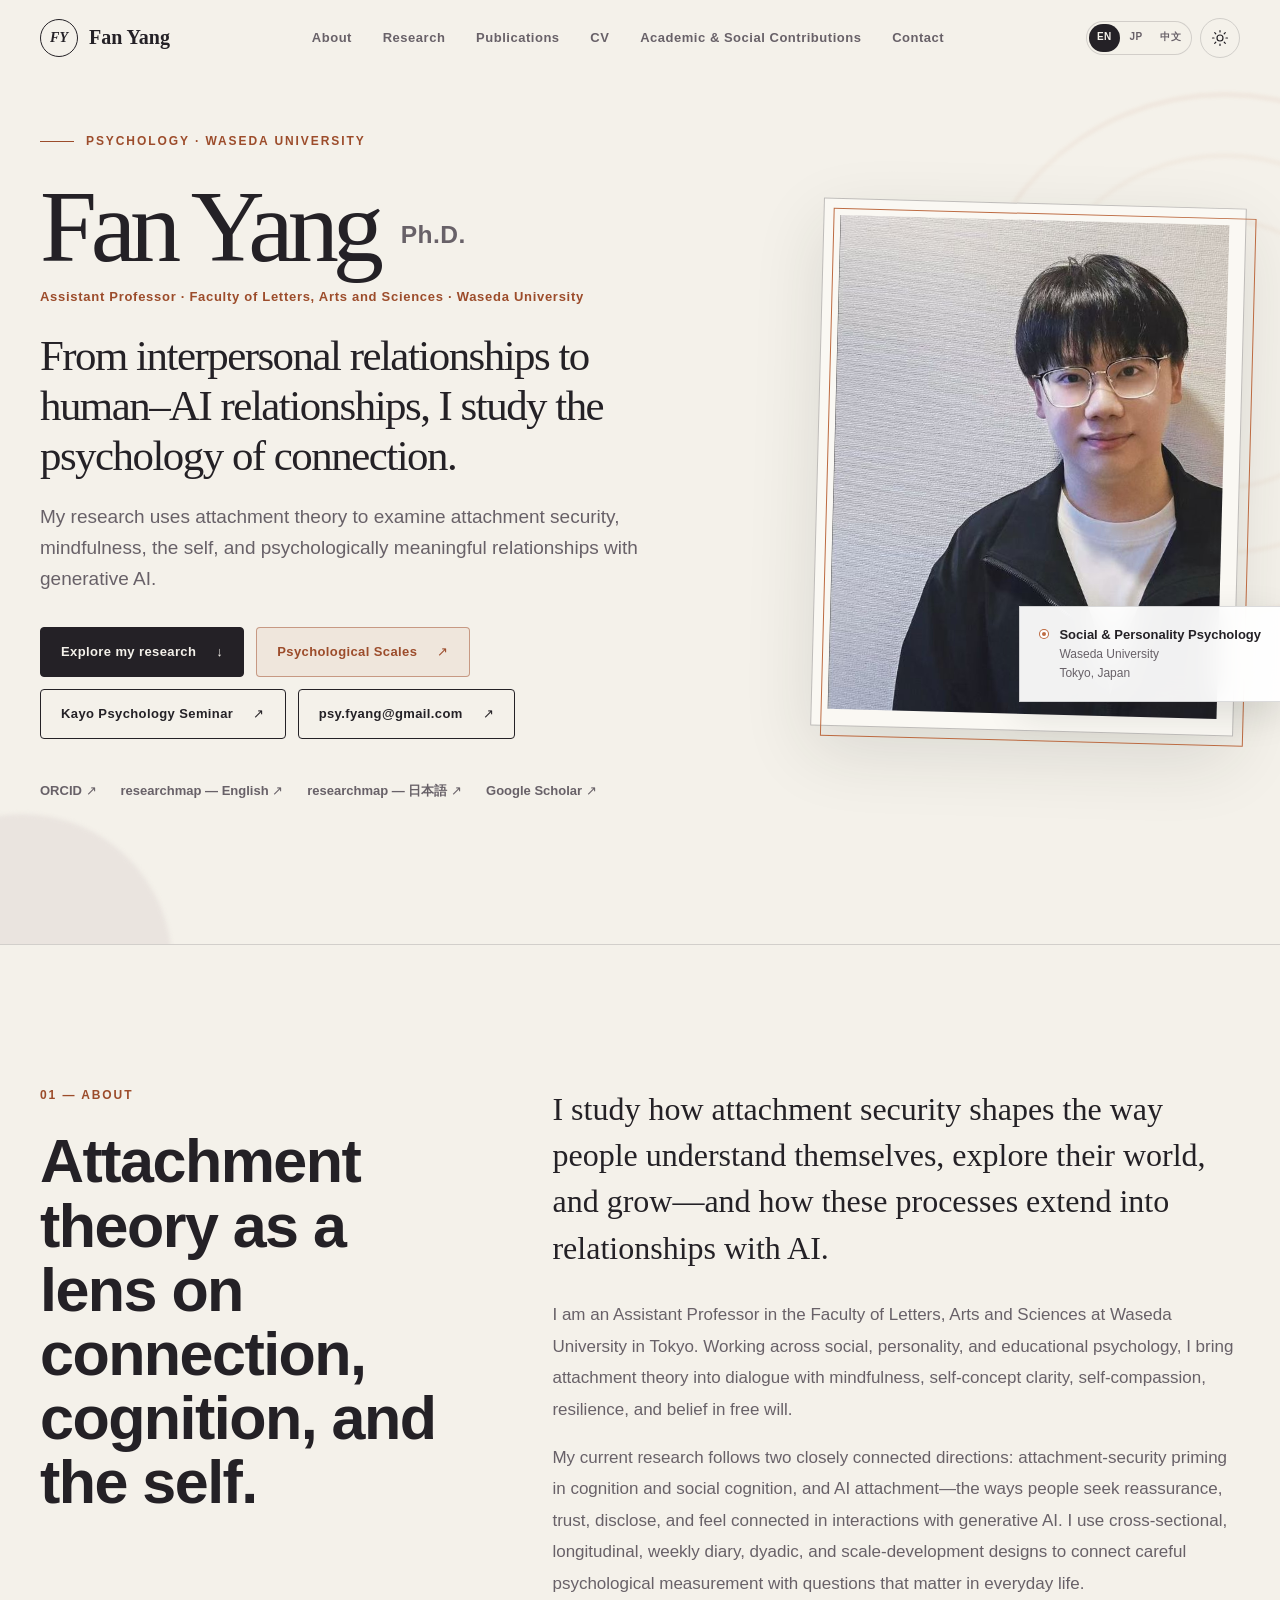
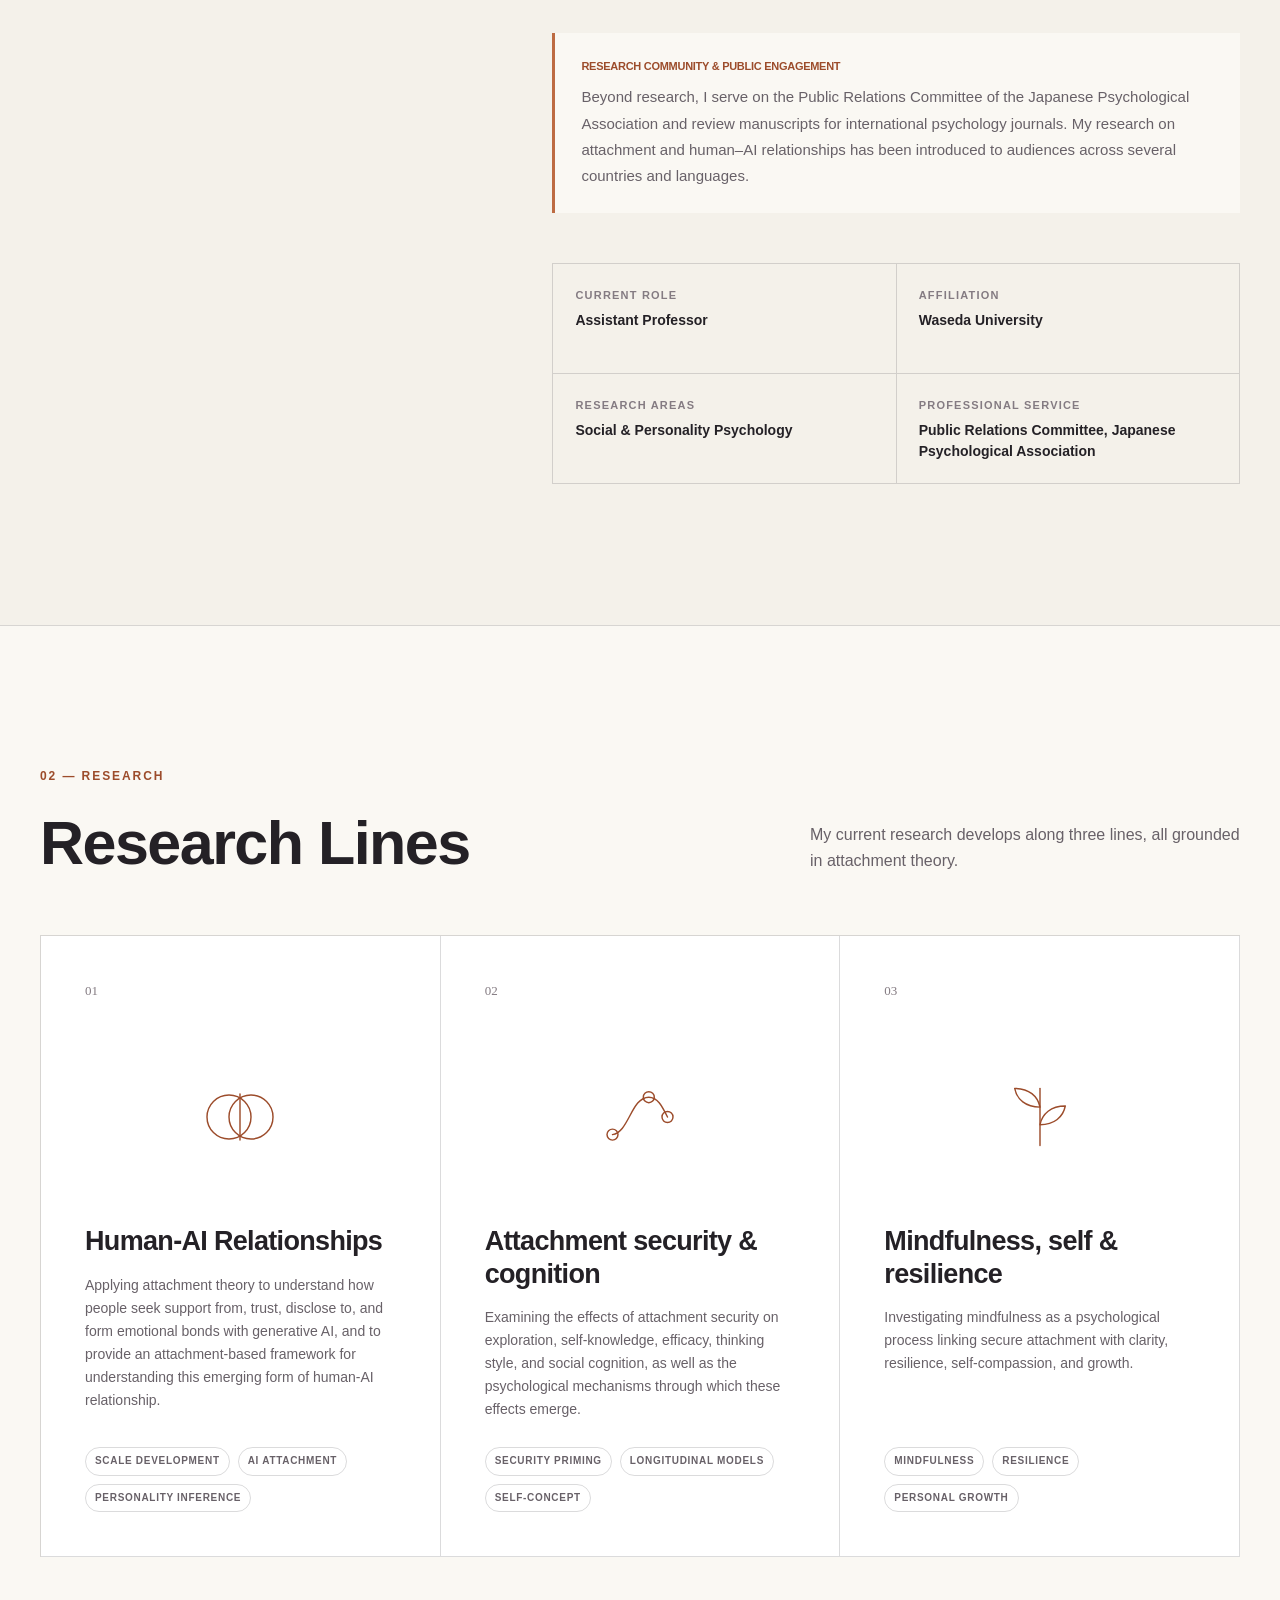
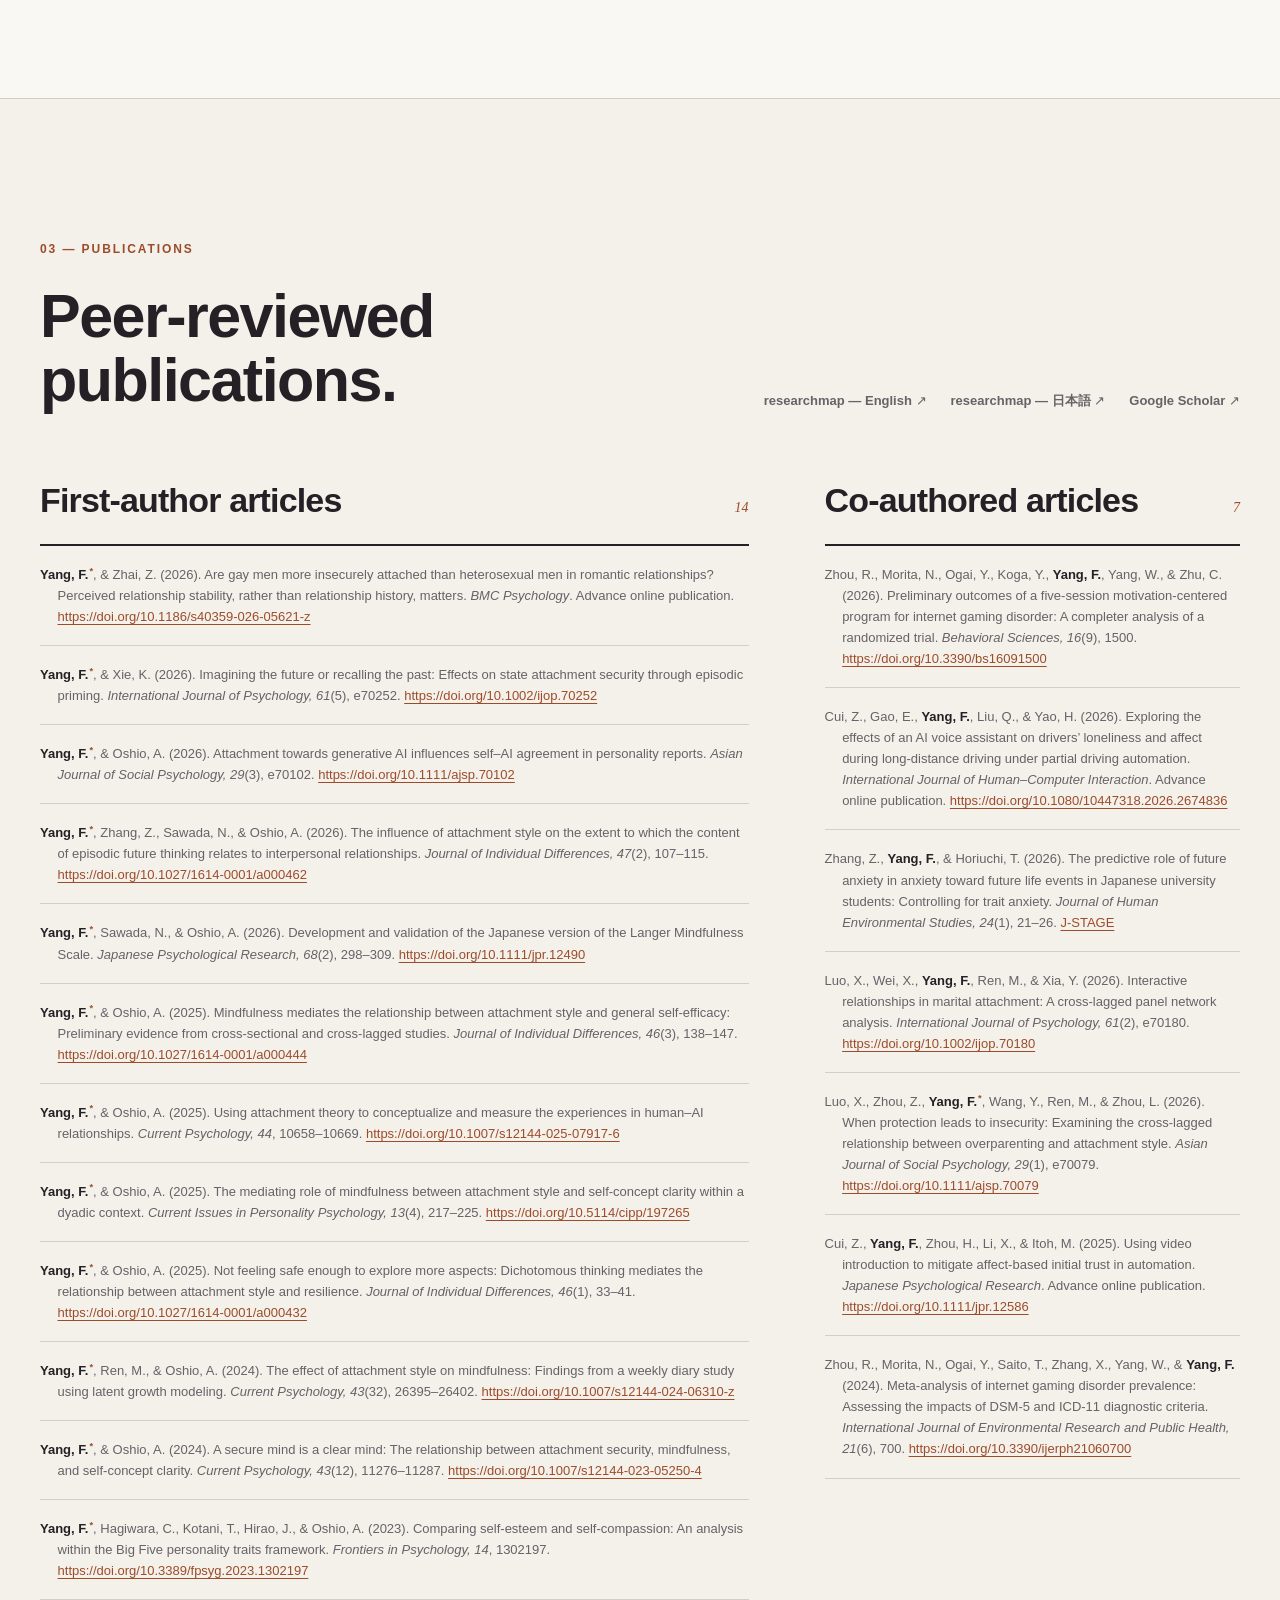
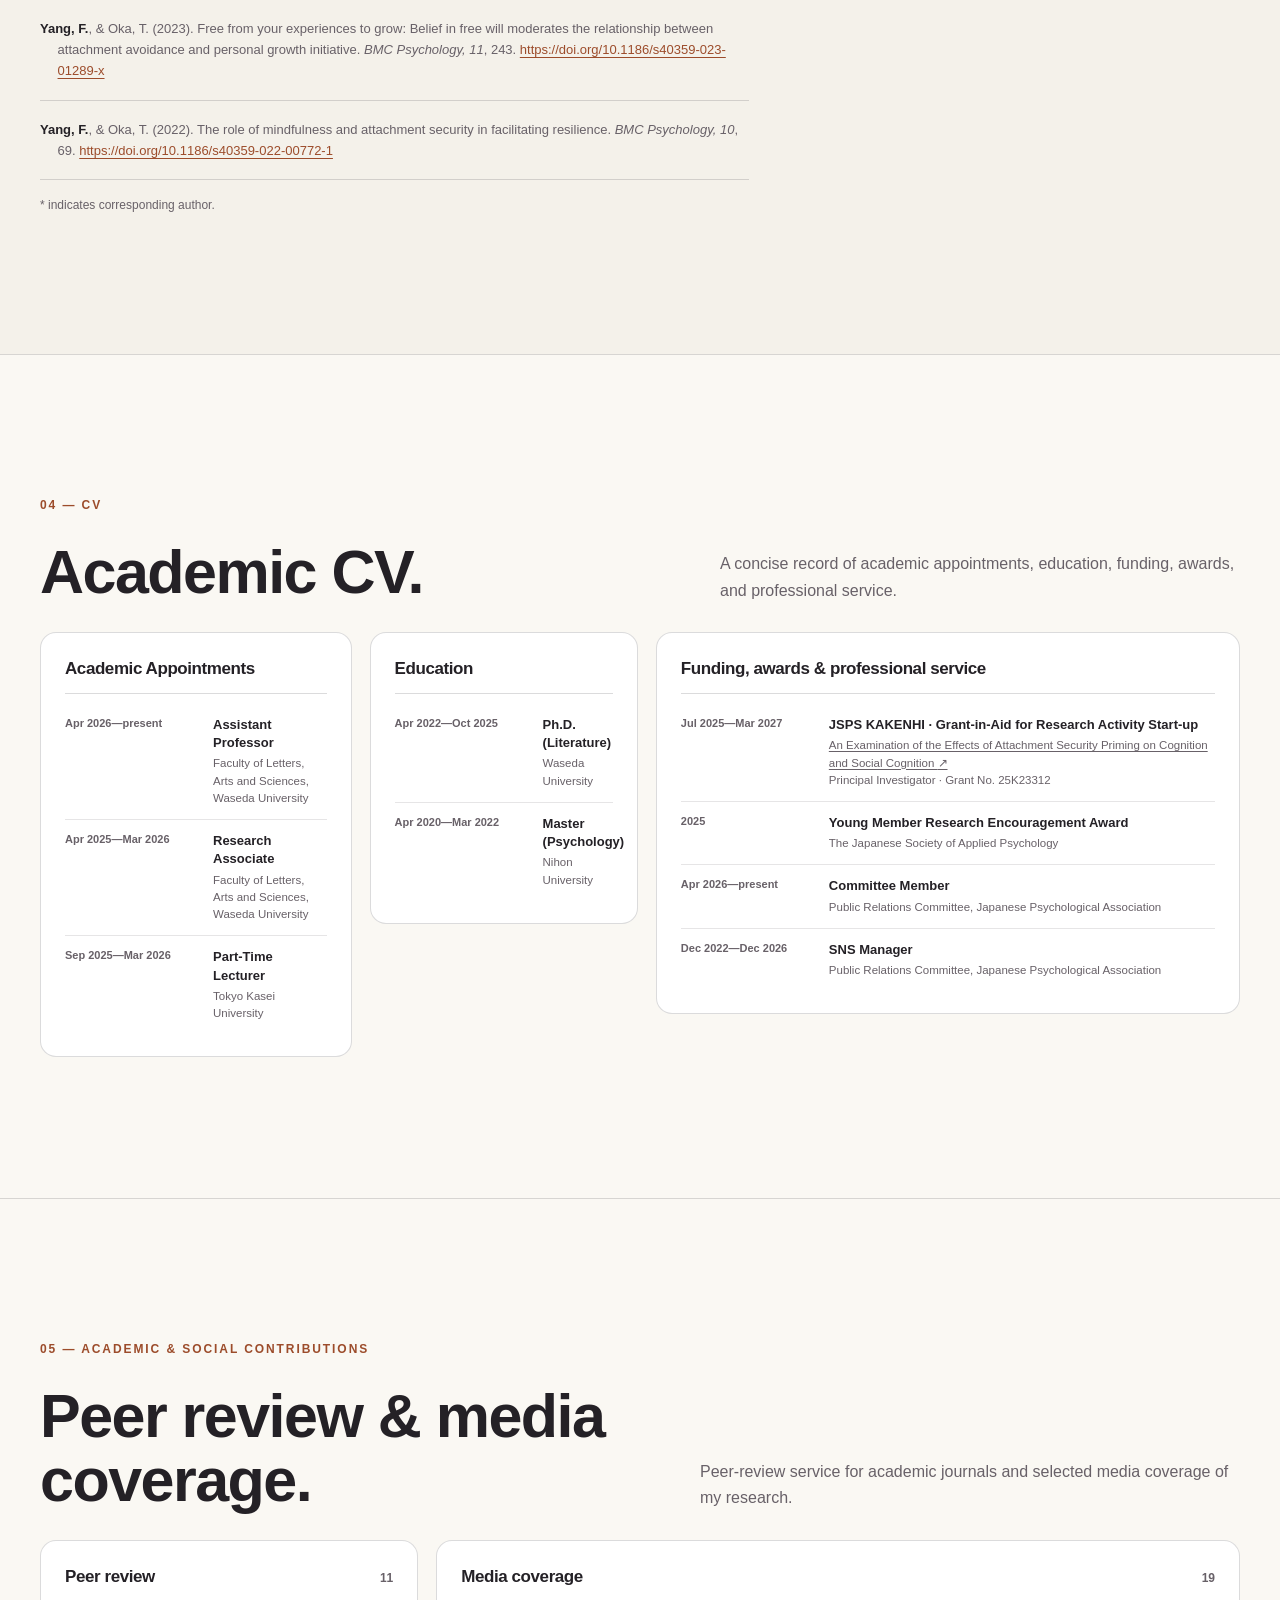
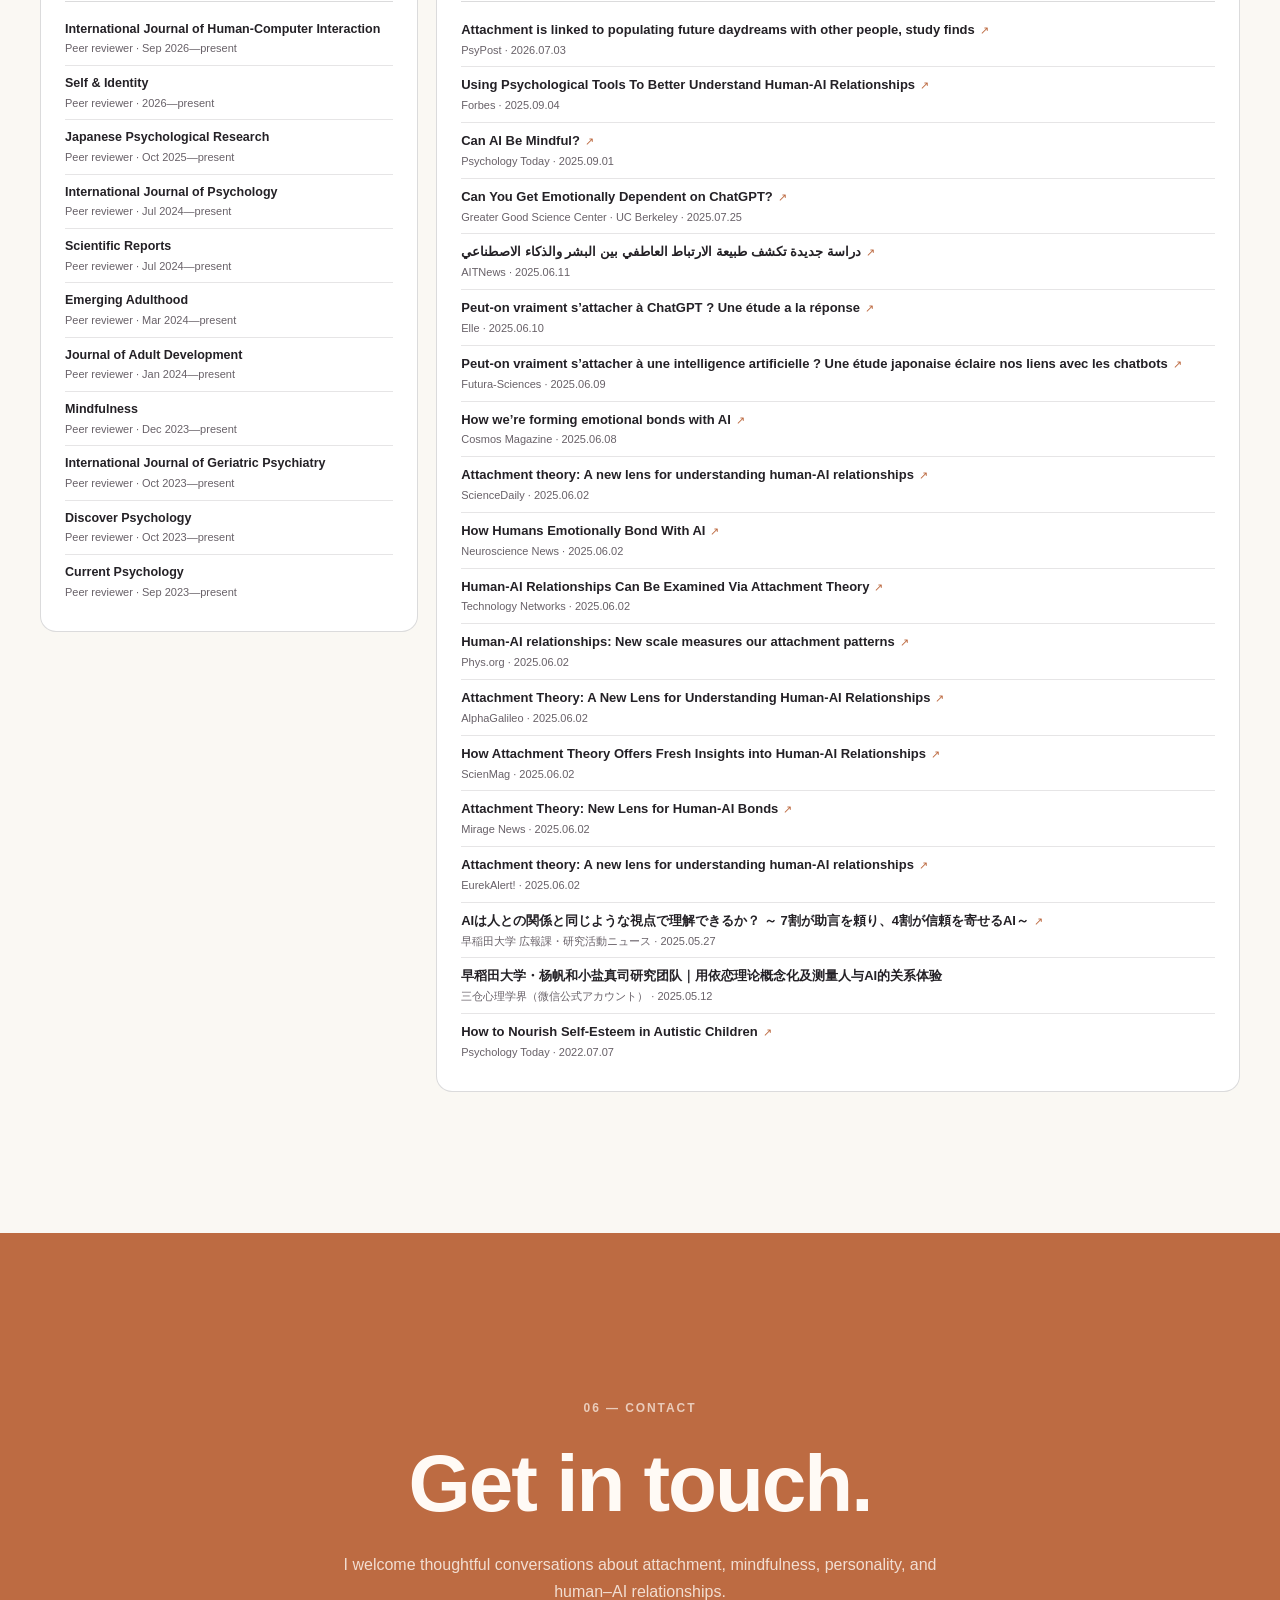
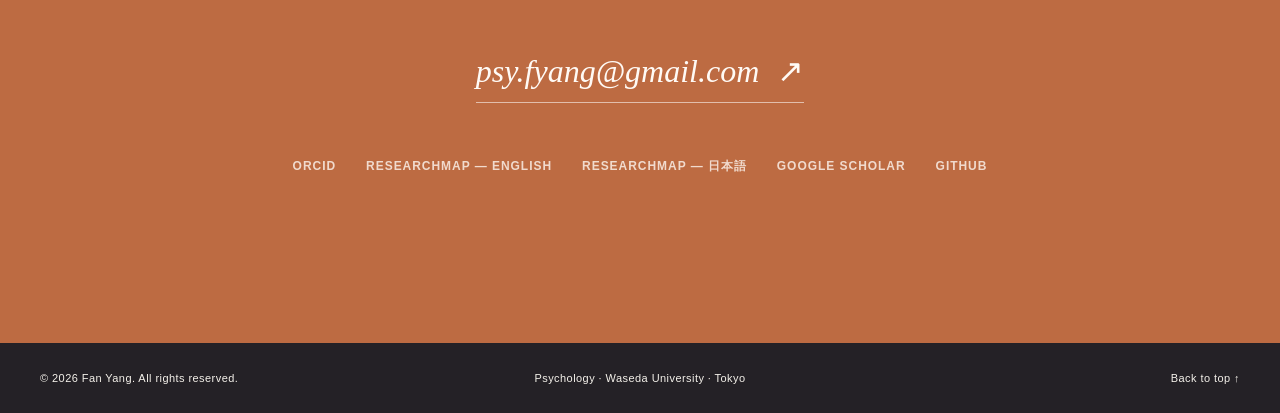
==== commit 63338b08: "Mark latest BMC Psychology paper corresponding author" ====
--- a/index.html
+++ b/index.html
@@ -279,7 +279,7 @@
                 <span>14</span>
               </div>
               <ol class="compact-publication-list">
-                <li><p><strong>Yang, F.</strong>, &amp; Zhai, Z. (2026). Are gay men more insecurely attached than heterosexual men in romantic relationships? Perceived relationship stability, rather than relationship history, matters. <em>BMC Psychology</em>. Advance online publication. <a href="https://doi.org/10.1186/s40359-026-05621-z" target="_blank" rel="noopener">https://doi.org/10.1186/s40359-026-05621-z</a></p></li>
+                <li><p><strong>Yang, F.</strong><sup class="corresponding-author-mark">*</sup>, &amp; Zhai, Z. (2026). Are gay men more insecurely attached than heterosexual men in romantic relationships? Perceived relationship stability, rather than relationship history, matters. <em>BMC Psychology</em>. Advance online publication. <a href="https://doi.org/10.1186/s40359-026-05621-z" target="_blank" rel="noopener">https://doi.org/10.1186/s40359-026-05621-z</a></p></li>
                 <li><p><strong>Yang, F.</strong>, &amp; Xie, K. (2026). Imagining the future or recalling the past: Effects on state attachment security through episodic priming. <em>International Journal of Psychology, 61</em>(5), e70252. <a href="https://doi.org/10.1002/ijop.70252" target="_blank" rel="noopener">https://doi.org/10.1002/ijop.70252</a></p></li>
                 <li><p><strong>Yang, F.</strong>, &amp; Oshio, A. (2026). Attachment towards generative AI influences self–AI agreement in personality reports. <em>Asian Journal of Social Psychology, 29</em>(3), e70102. <a href="https://doi.org/10.1111/ajsp.70102" target="_blank" rel="noopener">https://doi.org/10.1111/ajsp.70102</a></p></li>
                 <li><p><strong>Yang, F.</strong>, Zhang, Z., Sawada, N., &amp; Oshio, A. (2026). The influence of attachment style on the extent to which the content of episodic future thinking relates to interpersonal relationships. <em>Journal of Individual Differences, 47</em>(2), 107–115. <a href="https://doi.org/10.1027/1614-0001/a000462" target="_blank" rel="noopener">https://doi.org/10.1027/1614-0001/a000462</a></p></li>
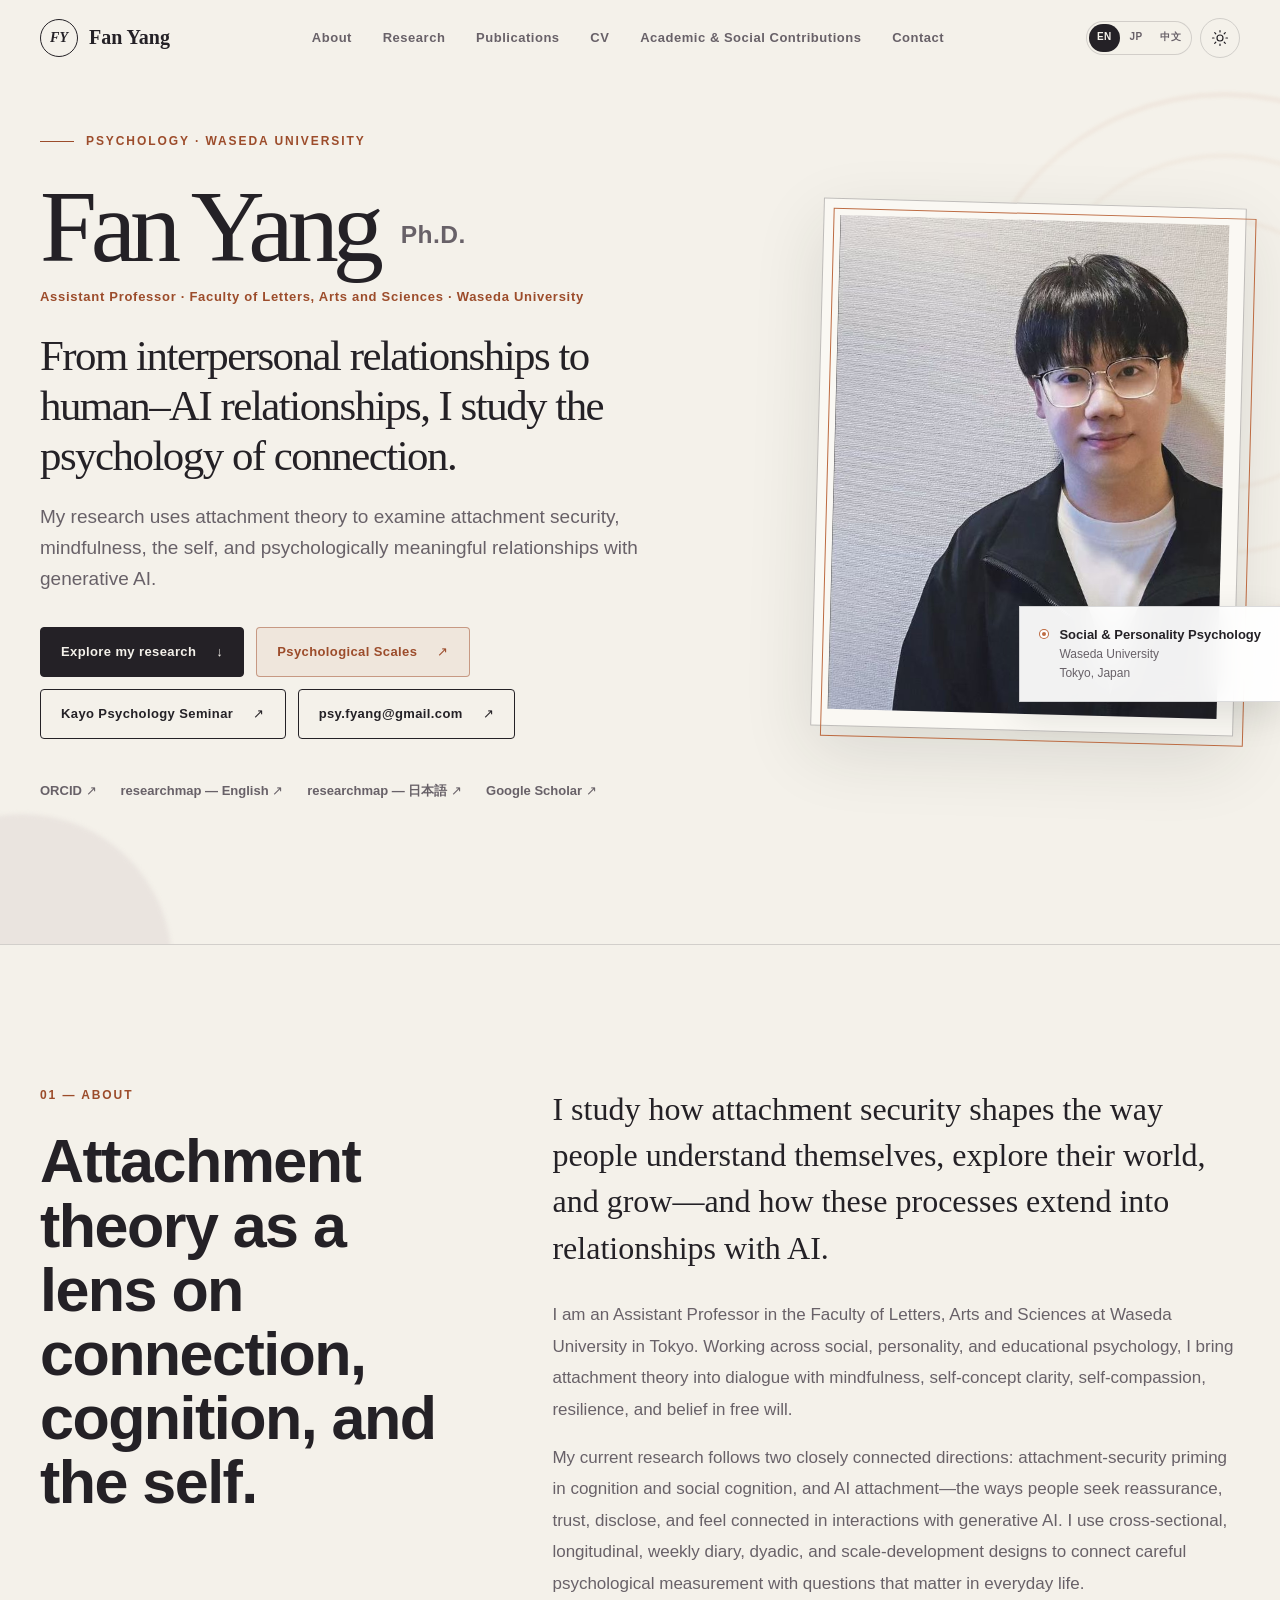
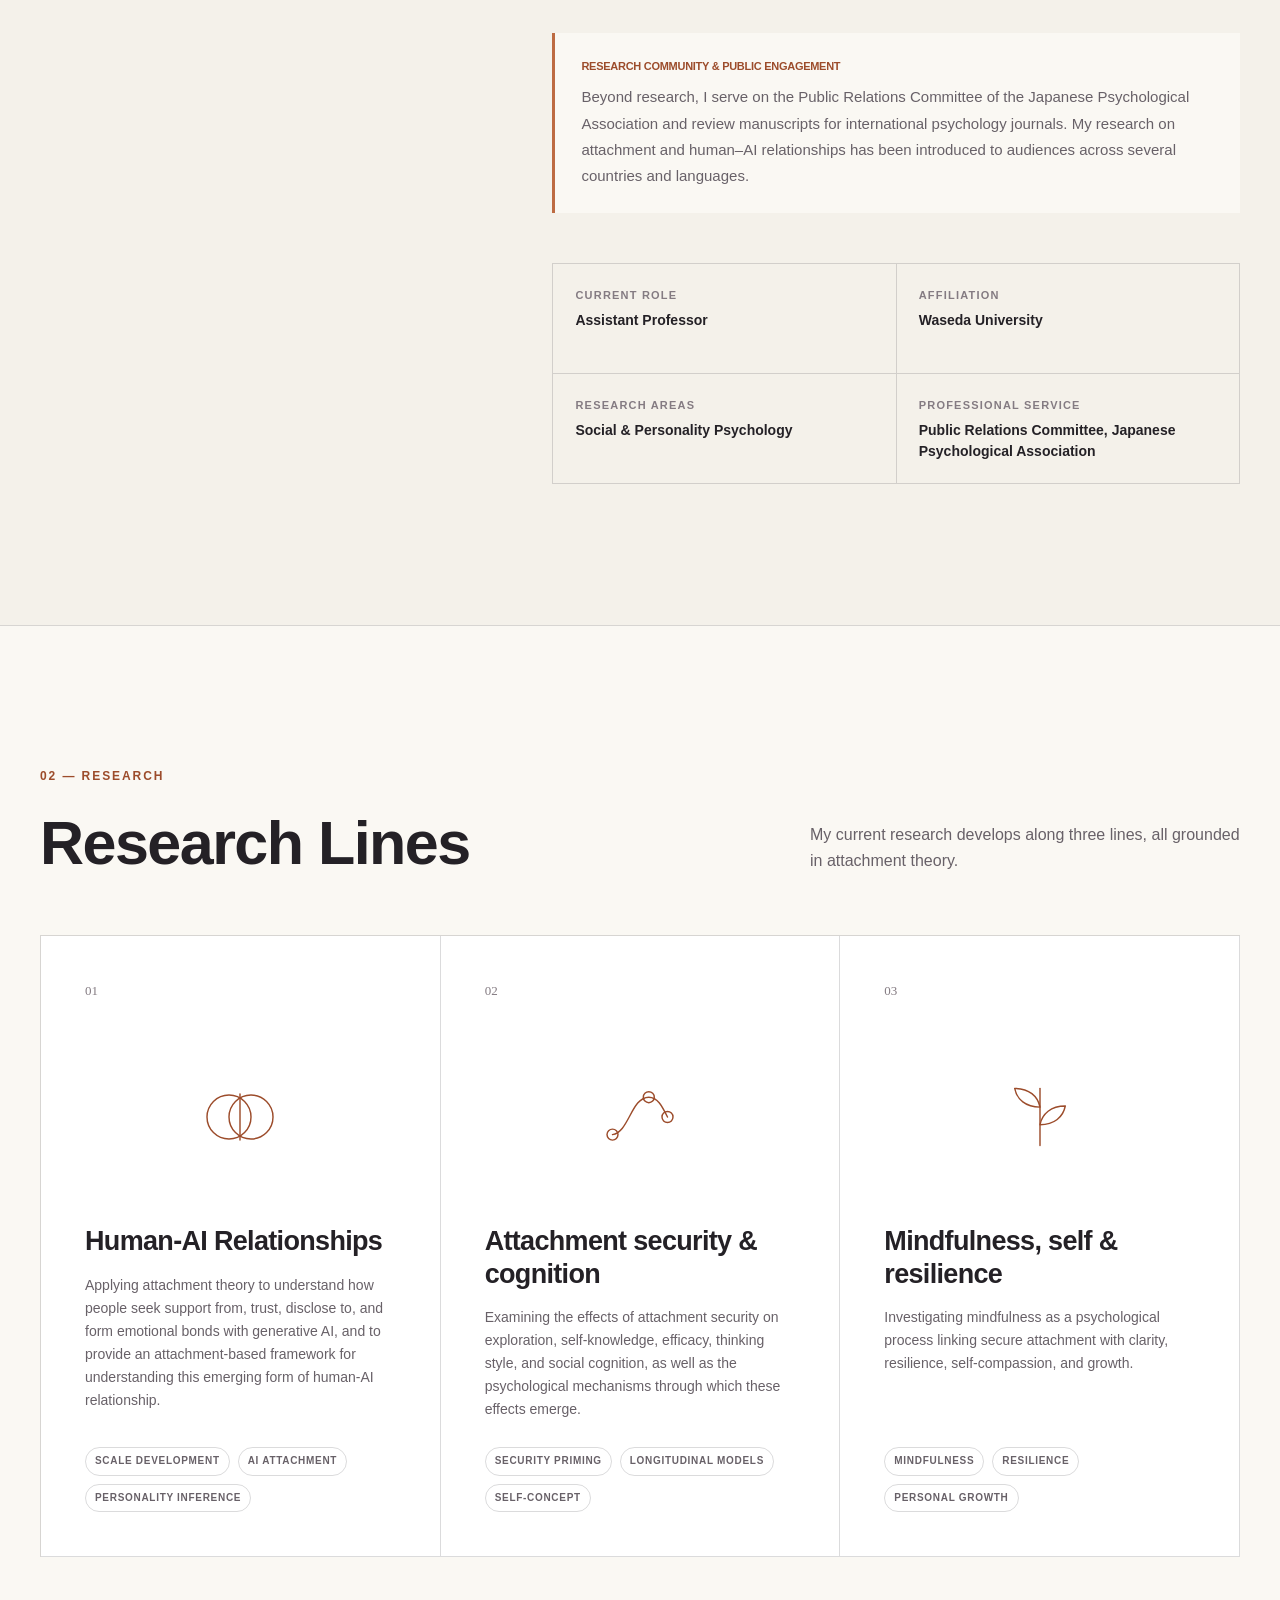
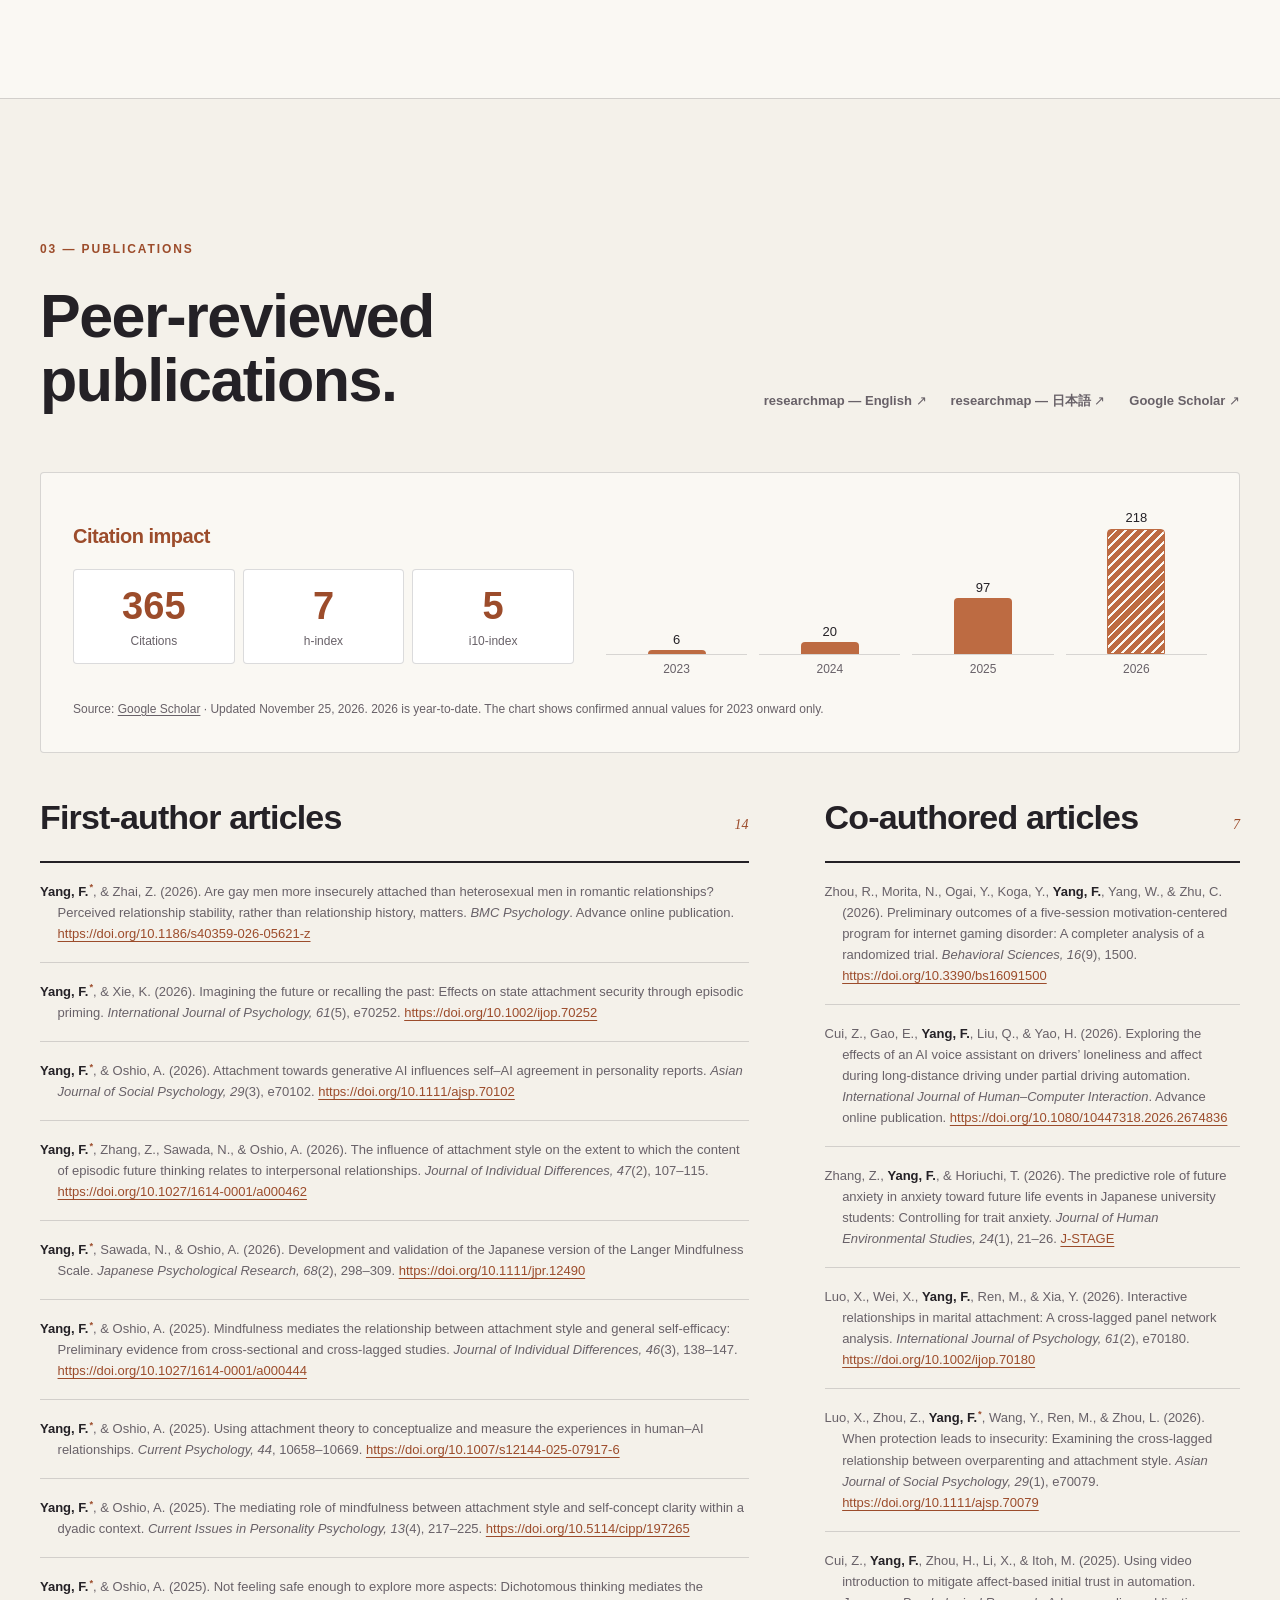
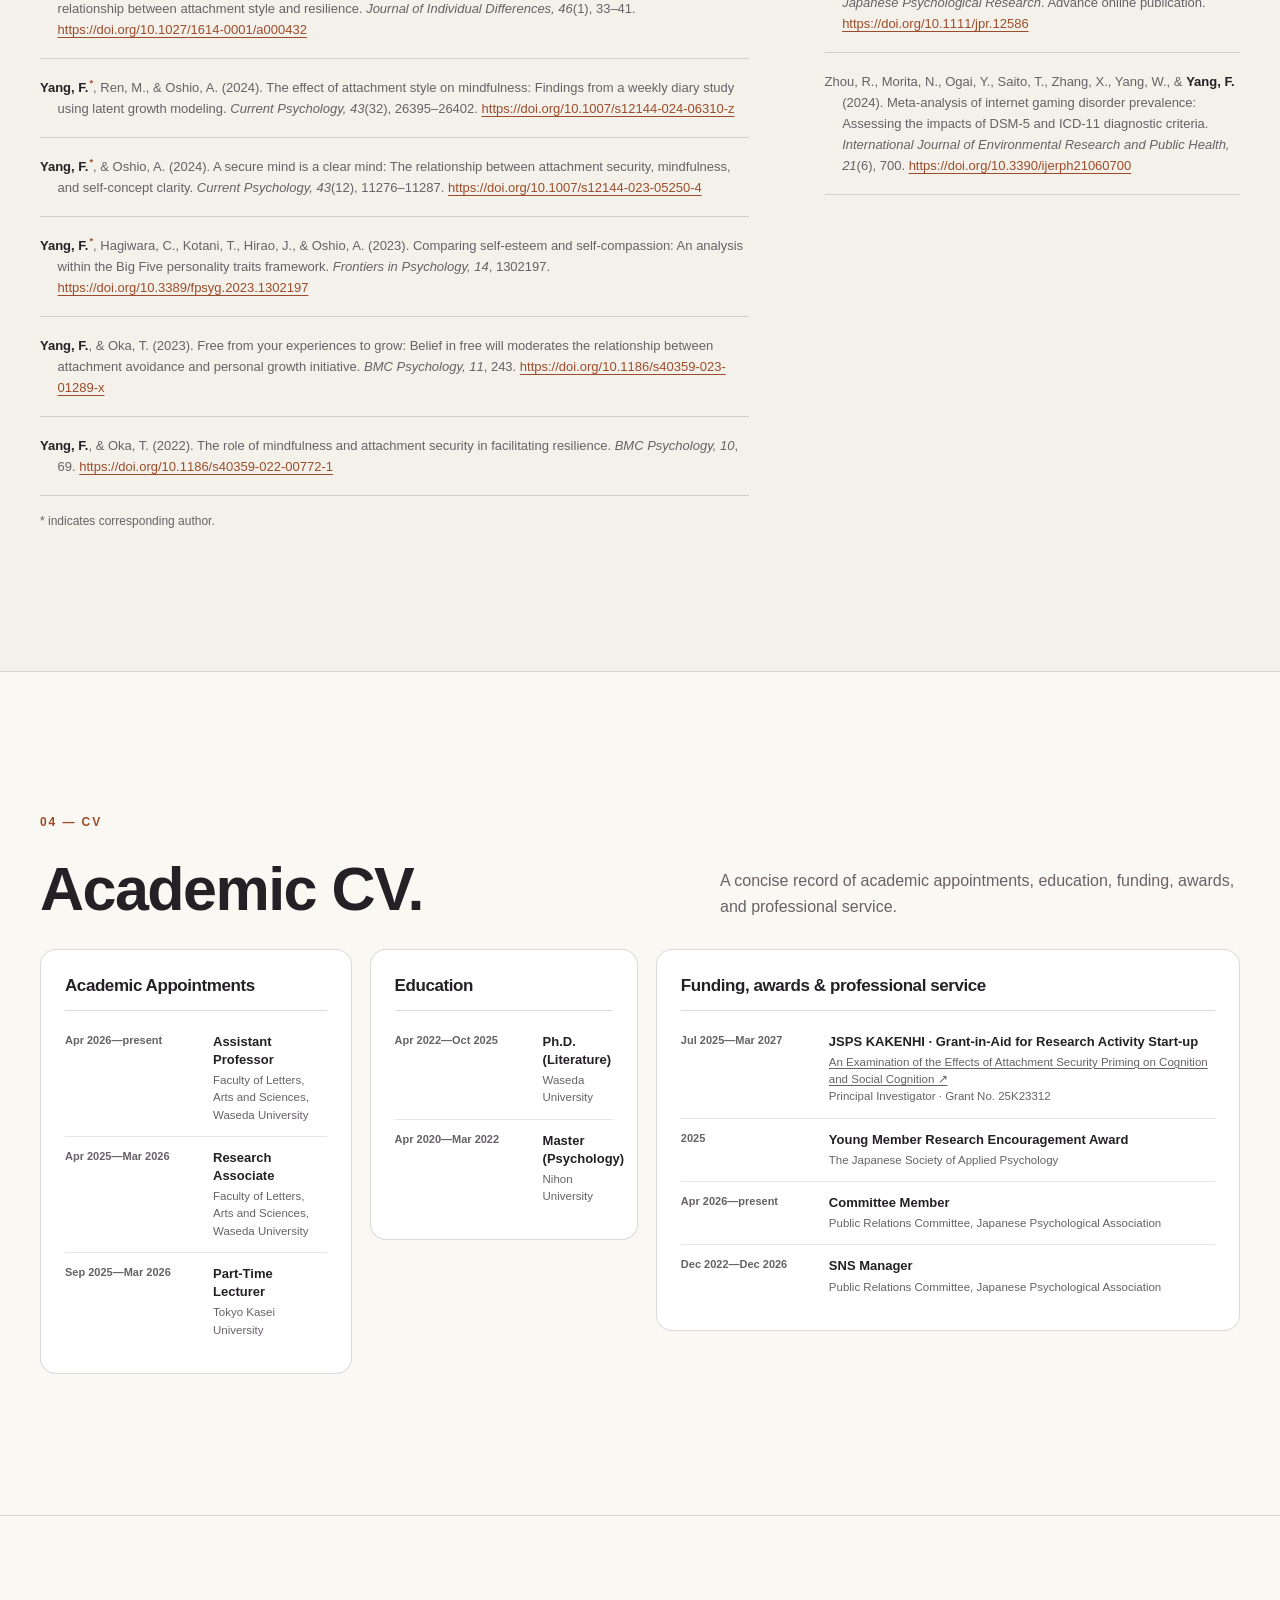
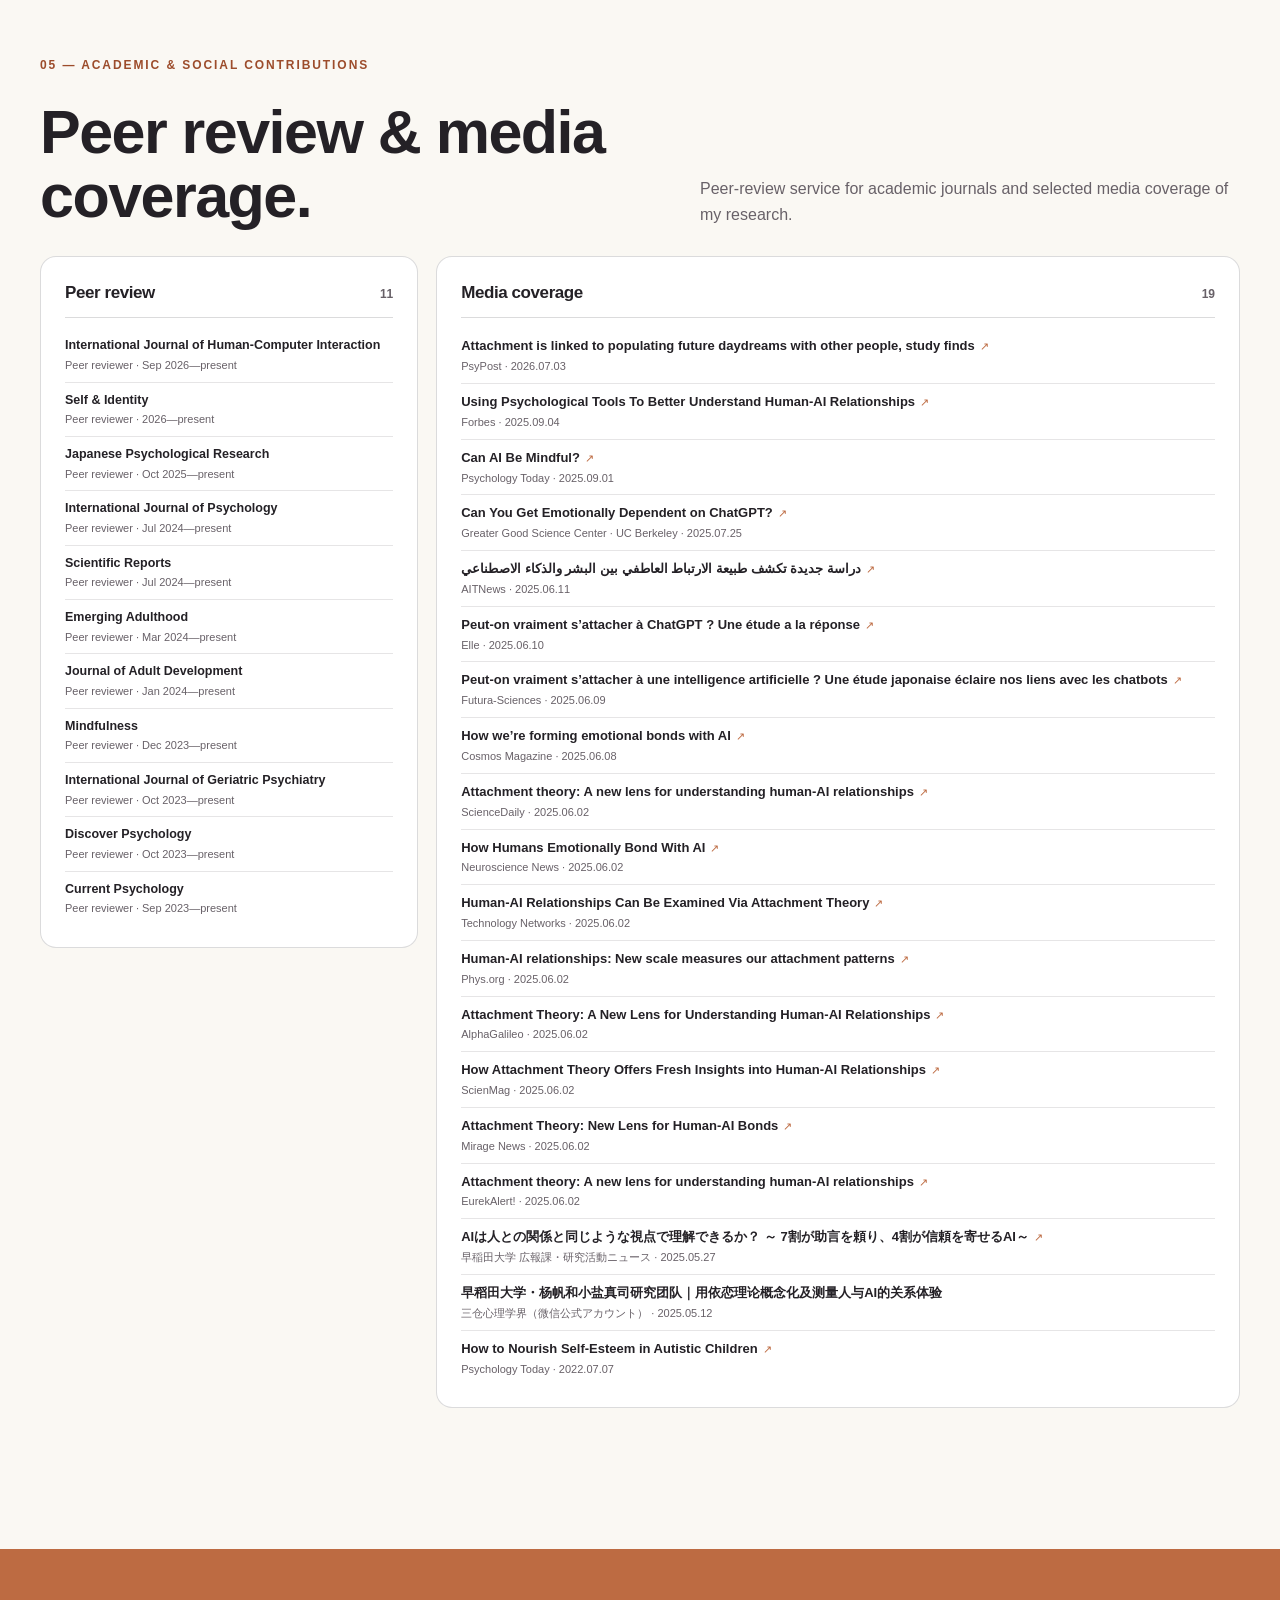
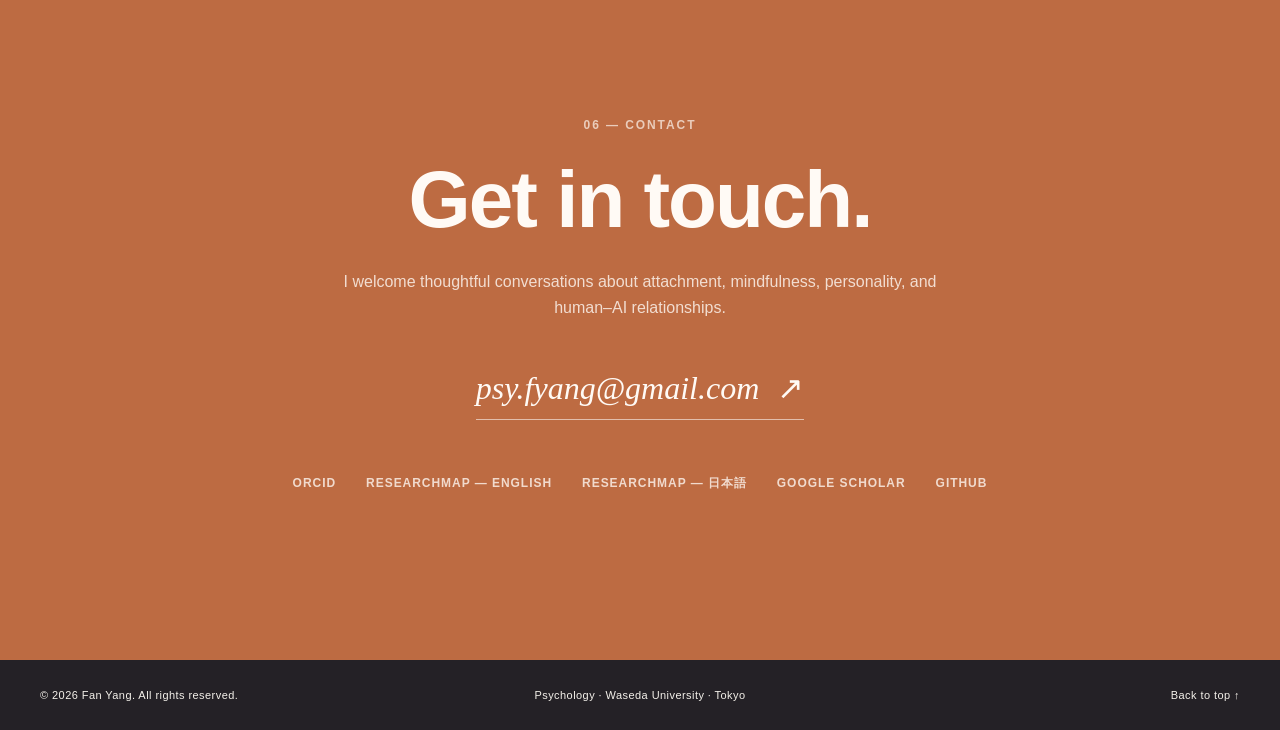
==== commit b84eb05d: "Add Google Scholar citation impact chart" ====
--- a/index.html
+++ b/index.html
@@ -117,6 +117,7 @@
       }
     </script>
     <script src="/visitor-stats.js" defer></script>
+<style>.citation-panel{margin:0 0 36px;padding:clamp(18px,3vw,32px);border:1px solid var(--line);border-radius:var(--radius);background:var(--surface);display:grid;grid-template-columns:minmax(0,1fr) minmax(0,1.2fr);gap:20px 32px;align-items:center}.citation-panel h3{font-size:20px;color:var(--accent-deep);margin:0 0 16px}.citation-metrics{display:grid;grid-template-columns:repeat(3,minmax(0,1fr));gap:8px;margin:0}.citation-metrics div{background:var(--surface-strong);border:1px solid var(--line);border-radius:var(--radius);padding:12px 4px;text-align:center}.citation-metrics dt{font-size:12px;color:var(--muted)}.citation-metrics dd{margin:0;color:var(--accent-deep);font-size:clamp(24px,4vw,38px);font-weight:700;font-variant-numeric:tabular-nums;line-height:1.3}.citation-chart{display:grid;grid-template-columns:repeat(4,minmax(0,1fr));gap:12px;align-items:end;margin:0;padding:0;list-style:none}.citation-chart li{display:grid;grid-template-rows:150px auto;gap:5px;text-align:center;font-size:12px;color:var(--muted)}.citation-bar-track{display:flex;flex-direction:column;justify-content:flex-end;align-items:center;border-bottom:1px solid var(--line)}.citation-bar-value{font-size:13px;color:var(--text);font-variant-numeric:tabular-nums}.citation-bar{width:min(70%,58px);height:var(--bar-height);background:var(--accent);border-radius:var(--radius) var(--radius) 0 0}.citation-bar-current{background:repeating-linear-gradient(135deg,var(--accent) 0 5px,var(--surface) 5px 7px);border:1px solid var(--accent)}.citation-source{grid-column:1/-1;margin:0;font-size:12px;color:var(--muted)}@media(max-width:680px){.citation-panel{grid-template-columns:minmax(0,1fr)}.citation-chart{gap:8px}}</style>
 </head>
   <body>
     <a class="skip-link" href="#main">Skip to content</a>
@@ -272,6 +273,12 @@
             </div>
           </div>
 
+          <section class="citation-panel" aria-labelledby="citation-title">
+            <div><h3 id="citation-title">Citation impact</h3>
+            <dl class="citation-metrics"><div><dd>365</dd><dt>Citations</dt></div><div><dd>7</dd><dt>h-index</dt></div><div><dd>5</dd><dt>i10-index</dt></div></dl></div>
+            <ul class="citation-chart" aria-label="Annual citations"><li><div class="citation-bar-track"><span class="citation-bar-value">6</span><span aria-hidden="true" class="citation-bar" style="--bar-height:3.44px"></span></div><span>2023</span></li><li><div class="citation-bar-track"><span class="citation-bar-value">20</span><span aria-hidden="true" class="citation-bar" style="--bar-height:11.47px"></span></div><span>2024</span></li><li><div class="citation-bar-track"><span class="citation-bar-value">97</span><span aria-hidden="true" class="citation-bar" style="--bar-height:55.62px"></span></div><span>2025</span></li><li><div class="citation-bar-track"><span class="citation-bar-value">218</span><span aria-hidden="true" class="citation-bar citation-bar-current" style="--bar-height:125.00px"></span></div><span>2026</span></li></ul>
+            <p class="citation-source">Source: <a href="https://scholar.google.com/citations?user=OyVh94cAAAAJ" target="_blank" rel="noopener">Google Scholar</a> · Updated November 25, 2026. 2026 is year-to-date. The chart shows confirmed annual values for 2023 onward only.</p>
+          </section>
           <div class="publication-columns">
             <section class="publication-group" aria-labelledby="first-author-title">
               <div class="publication-group-heading">
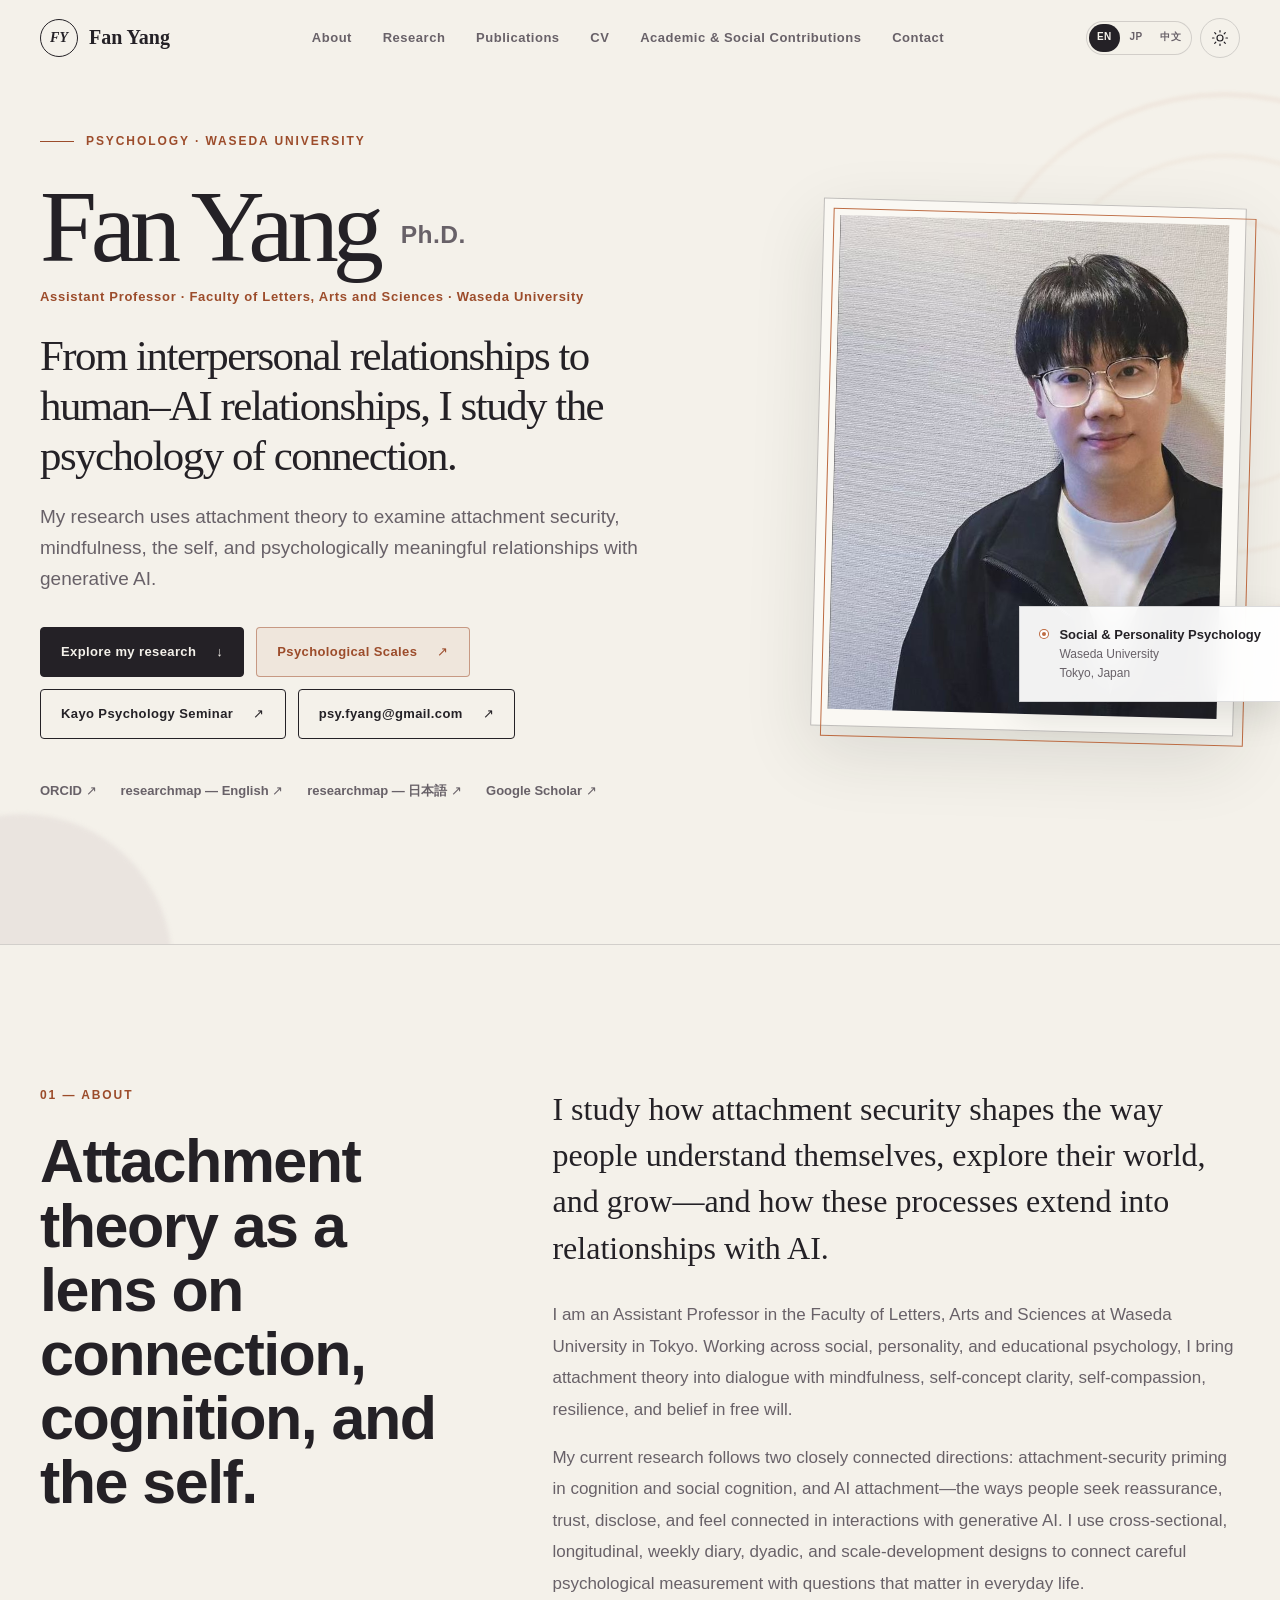
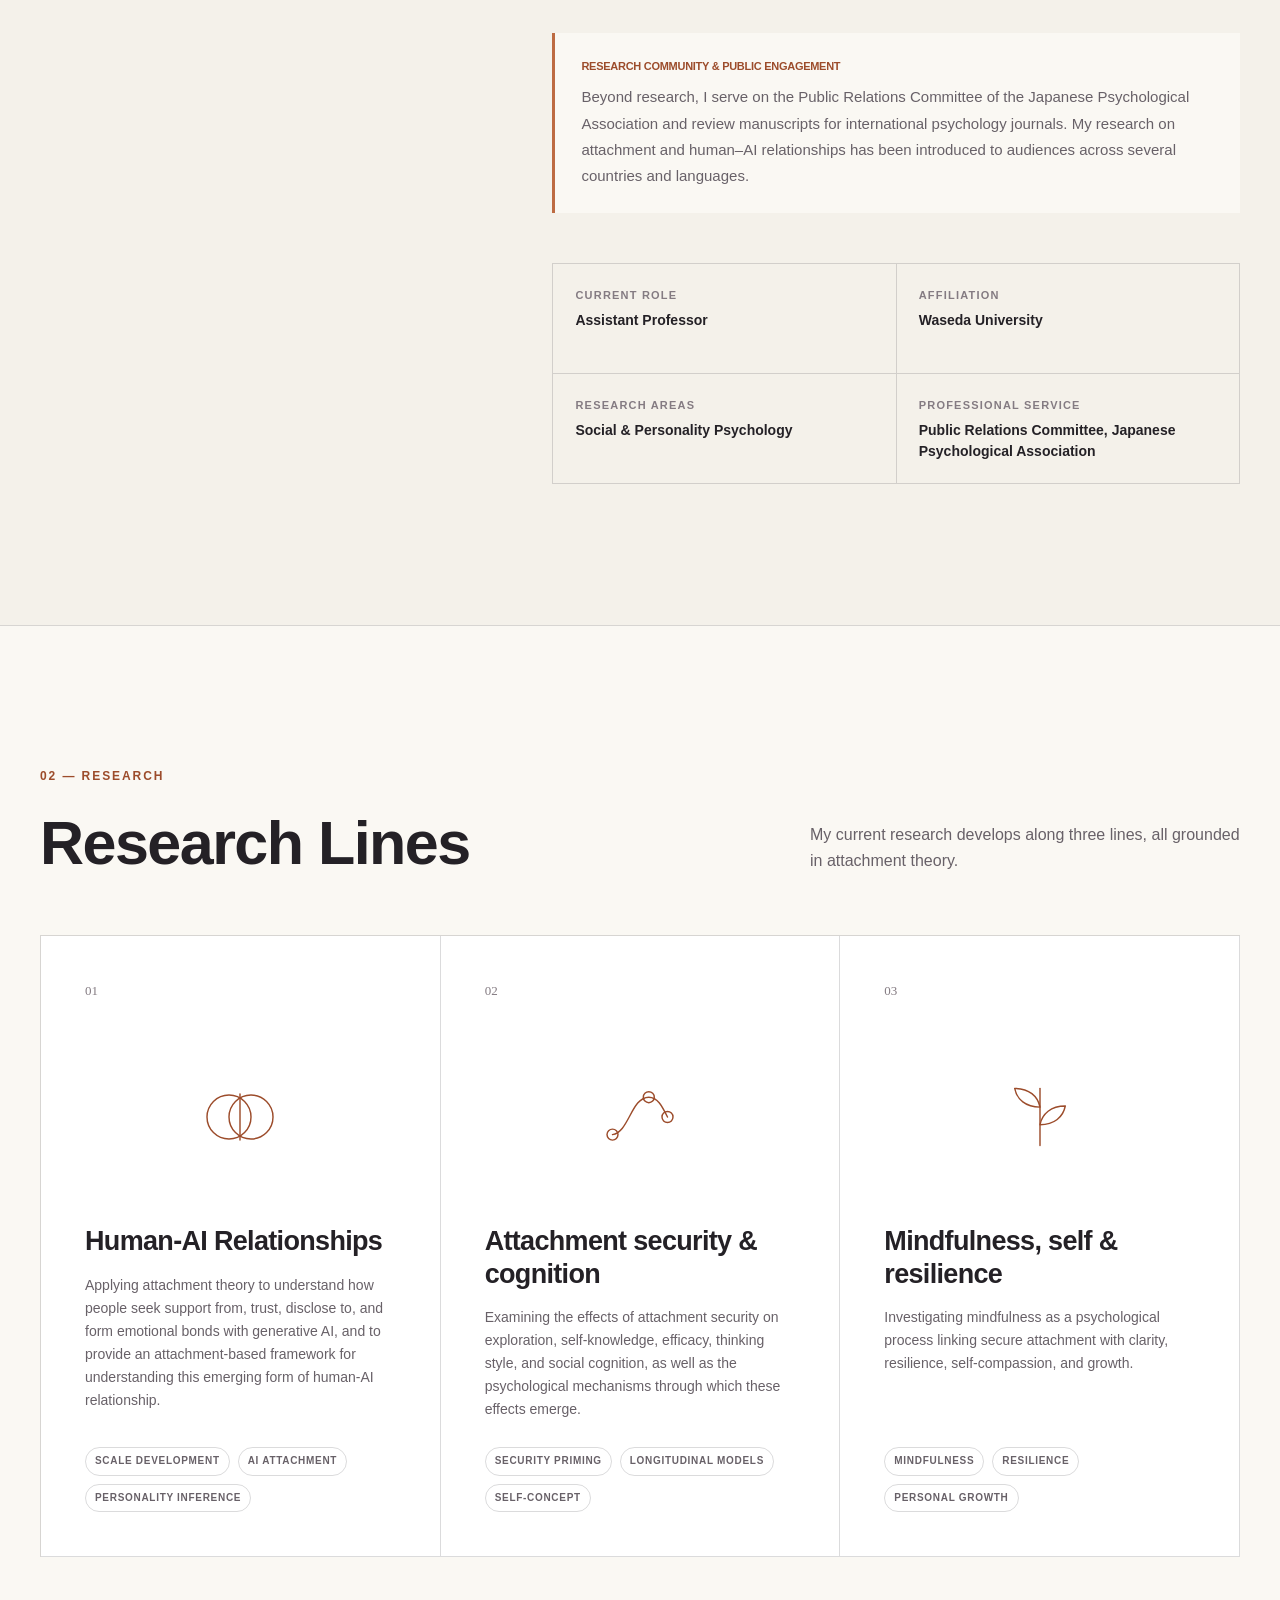
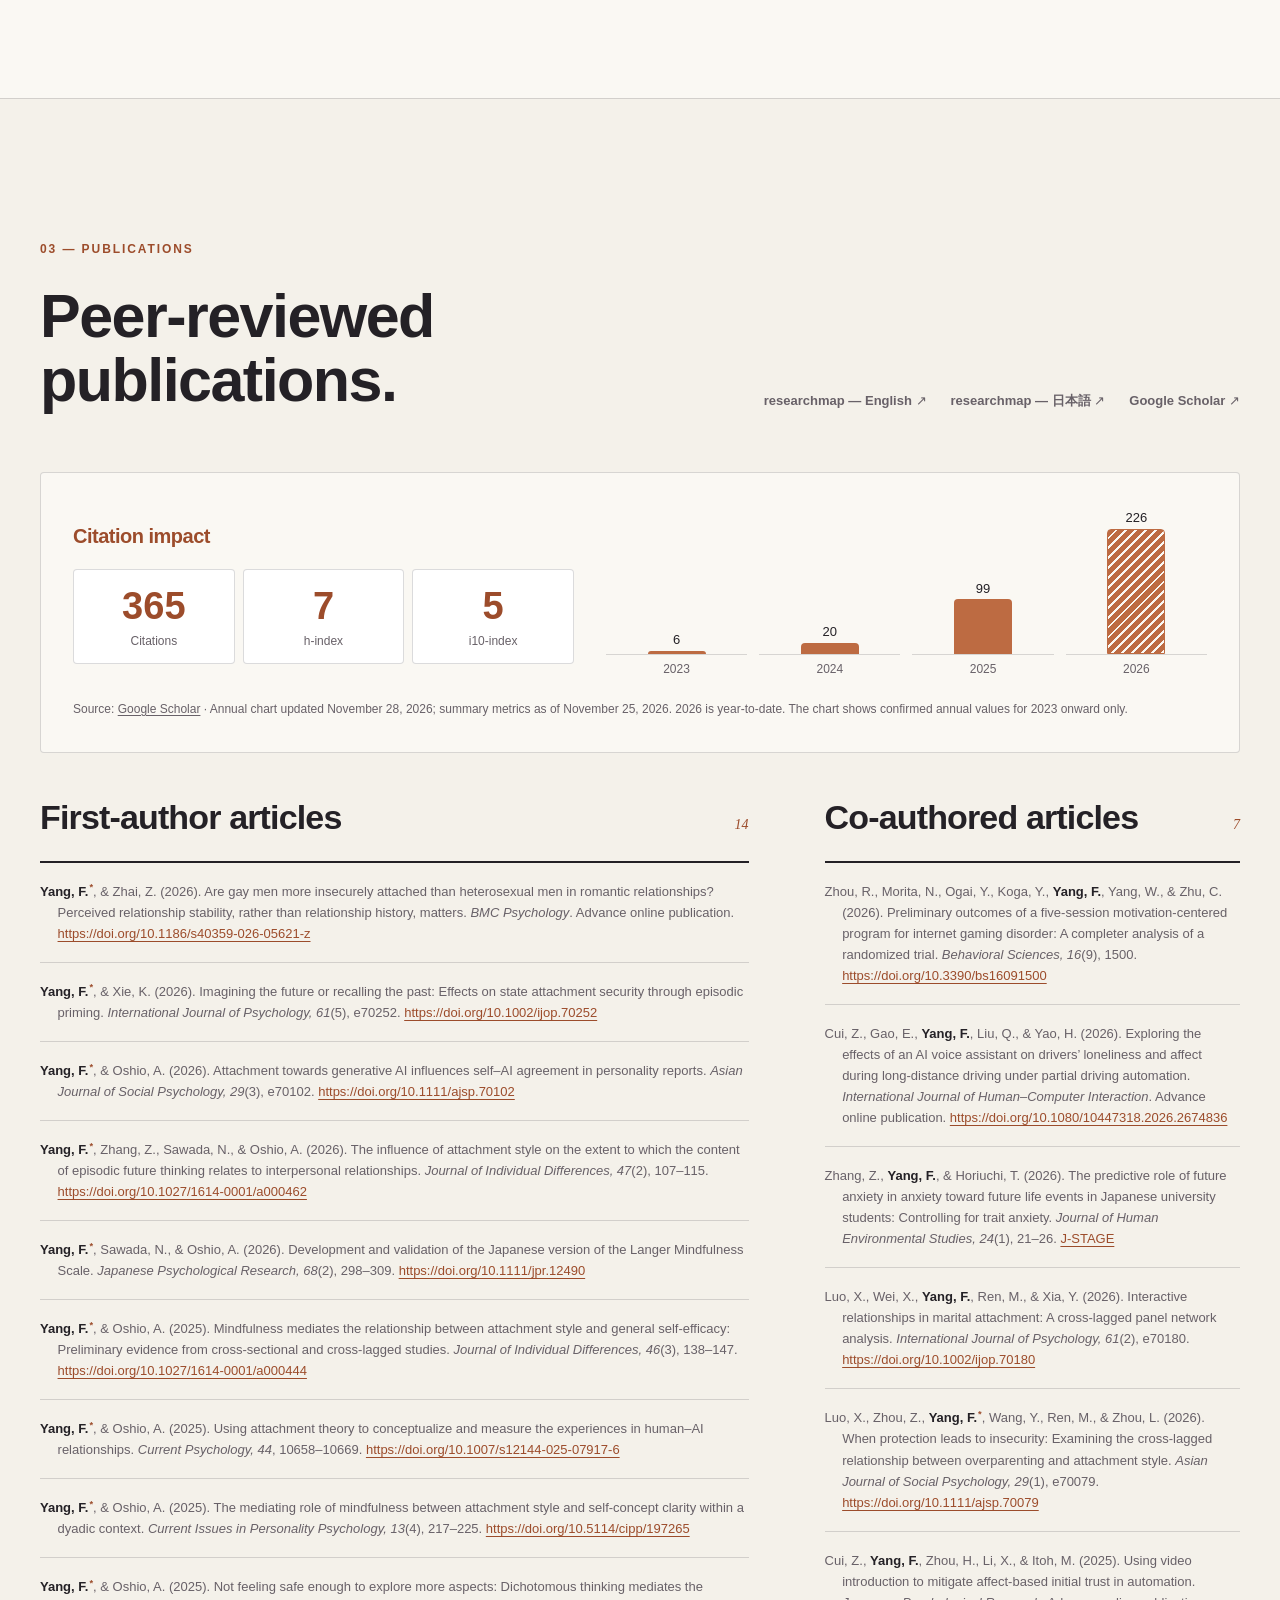
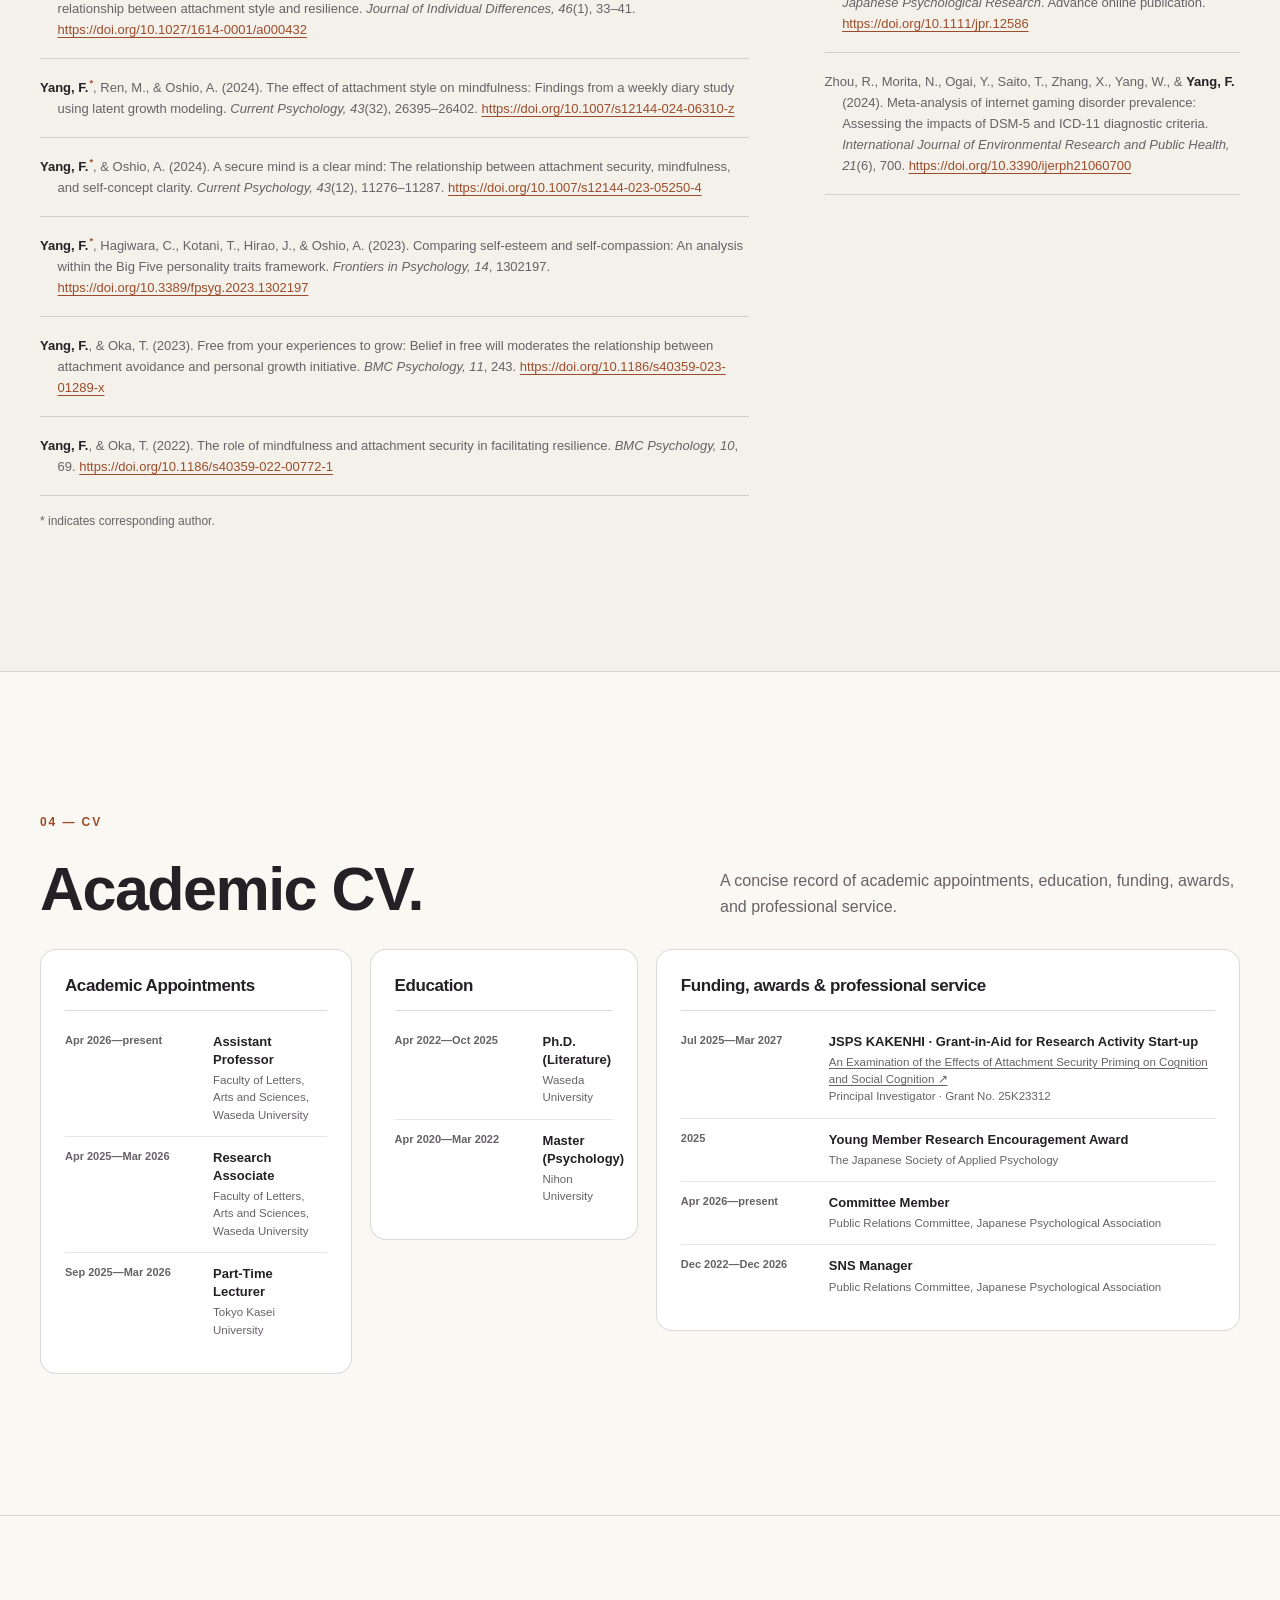
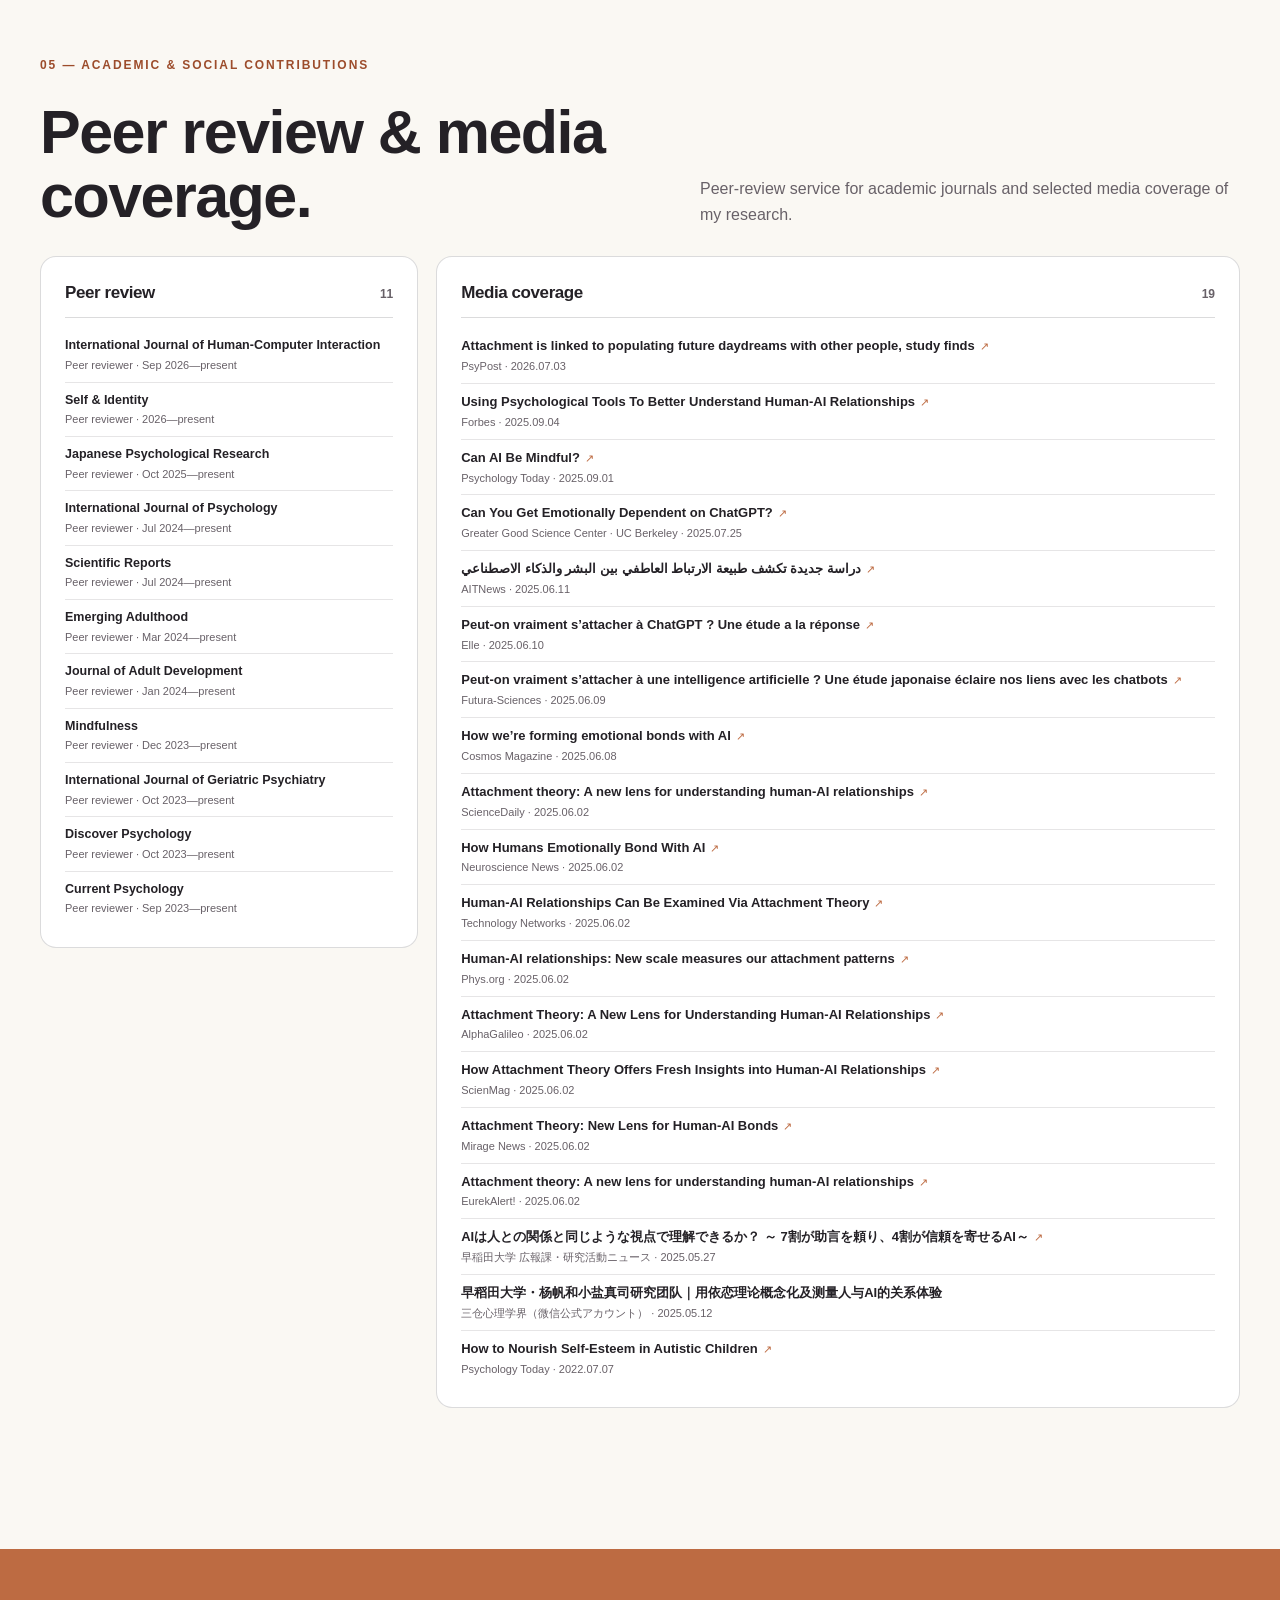
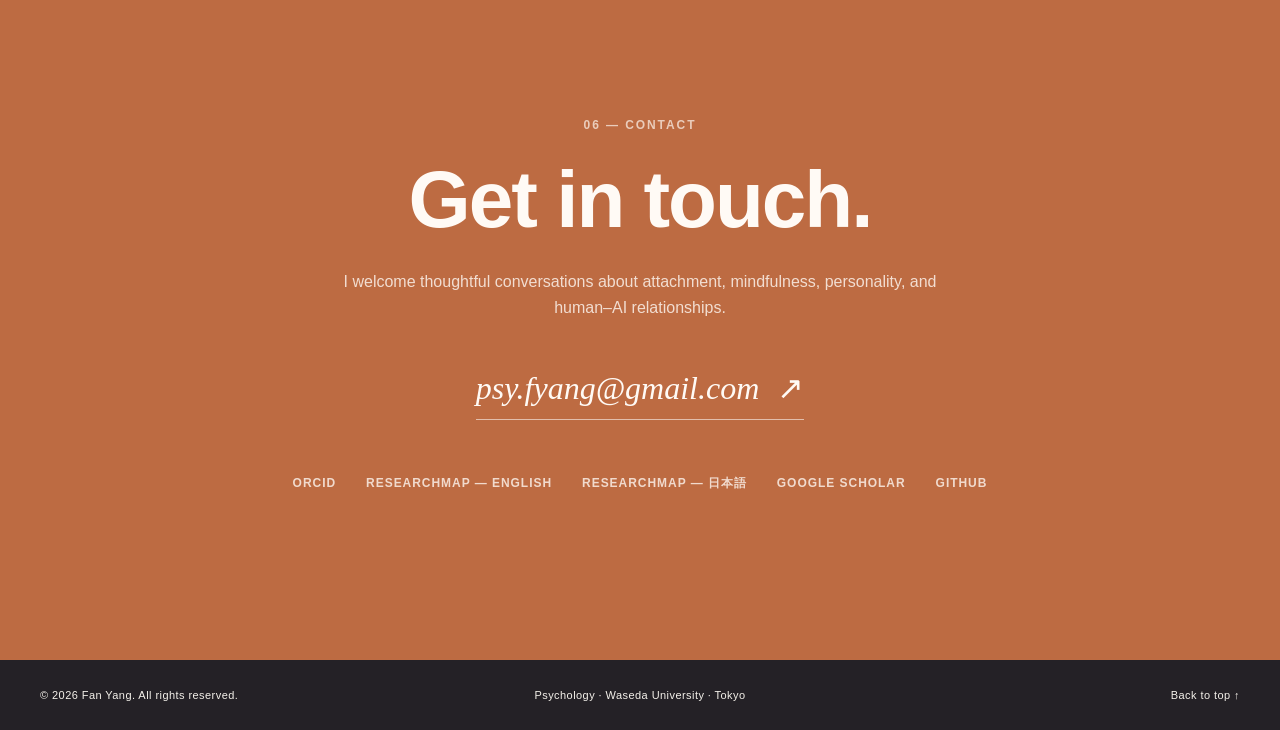
==== commit c7528b46: "Update confirmed annual citation counts for November 28, 2026" ====
--- a/index.html
+++ b/index.html
@@ -276,8 +276,8 @@
           <section class="citation-panel" aria-labelledby="citation-title">
             <div><h3 id="citation-title">Citation impact</h3>
             <dl class="citation-metrics"><div><dd>365</dd><dt>Citations</dt></div><div><dd>7</dd><dt>h-index</dt></div><div><dd>5</dd><dt>i10-index</dt></div></dl></div>
-            <ul class="citation-chart" aria-label="Annual citations"><li><div class="citation-bar-track"><span class="citation-bar-value">6</span><span aria-hidden="true" class="citation-bar" style="--bar-height:3.44px"></span></div><span>2023</span></li><li><div class="citation-bar-track"><span class="citation-bar-value">20</span><span aria-hidden="true" class="citation-bar" style="--bar-height:11.47px"></span></div><span>2024</span></li><li><div class="citation-bar-track"><span class="citation-bar-value">97</span><span aria-hidden="true" class="citation-bar" style="--bar-height:55.62px"></span></div><span>2025</span></li><li><div class="citation-bar-track"><span class="citation-bar-value">218</span><span aria-hidden="true" class="citation-bar citation-bar-current" style="--bar-height:125.00px"></span></div><span>2026</span></li></ul>
-            <p class="citation-source">Source: <a href="https://scholar.google.com/citations?user=OyVh94cAAAAJ" target="_blank" rel="noopener">Google Scholar</a> · Updated November 25, 2026. 2026 is year-to-date. The chart shows confirmed annual values for 2023 onward only.</p>
+            <ul class="citation-chart" aria-label="Annual citations"><li><div class="citation-bar-track"><span class="citation-bar-value">6</span><span aria-hidden="true" class="citation-bar" style="--bar-height:3.32px"></span></div><span>2023</span></li><li><div class="citation-bar-track"><span class="citation-bar-value">20</span><span aria-hidden="true" class="citation-bar" style="--bar-height:11.06px"></span></div><span>2024</span></li><li><div class="citation-bar-track"><span class="citation-bar-value">99</span><span aria-hidden="true" class="citation-bar" style="--bar-height:54.76px"></span></div><span>2025</span></li><li><div class="citation-bar-track"><span class="citation-bar-value">226</span><span aria-hidden="true" class="citation-bar citation-bar-current" style="--bar-height:125.00px"></span></div><span>2026</span></li></ul>
+            <p class="citation-source">Source: <a href="https://scholar.google.com/citations?user=OyVh94cAAAAJ" target="_blank" rel="noopener">Google Scholar</a> · Annual chart updated November 28, 2026; summary metrics as of November 25, 2026. 2026 is year-to-date. The chart shows confirmed annual values for 2023 onward only.</p>
           </section>
           <div class="publication-columns">
             <section class="publication-group" aria-labelledby="first-author-title">
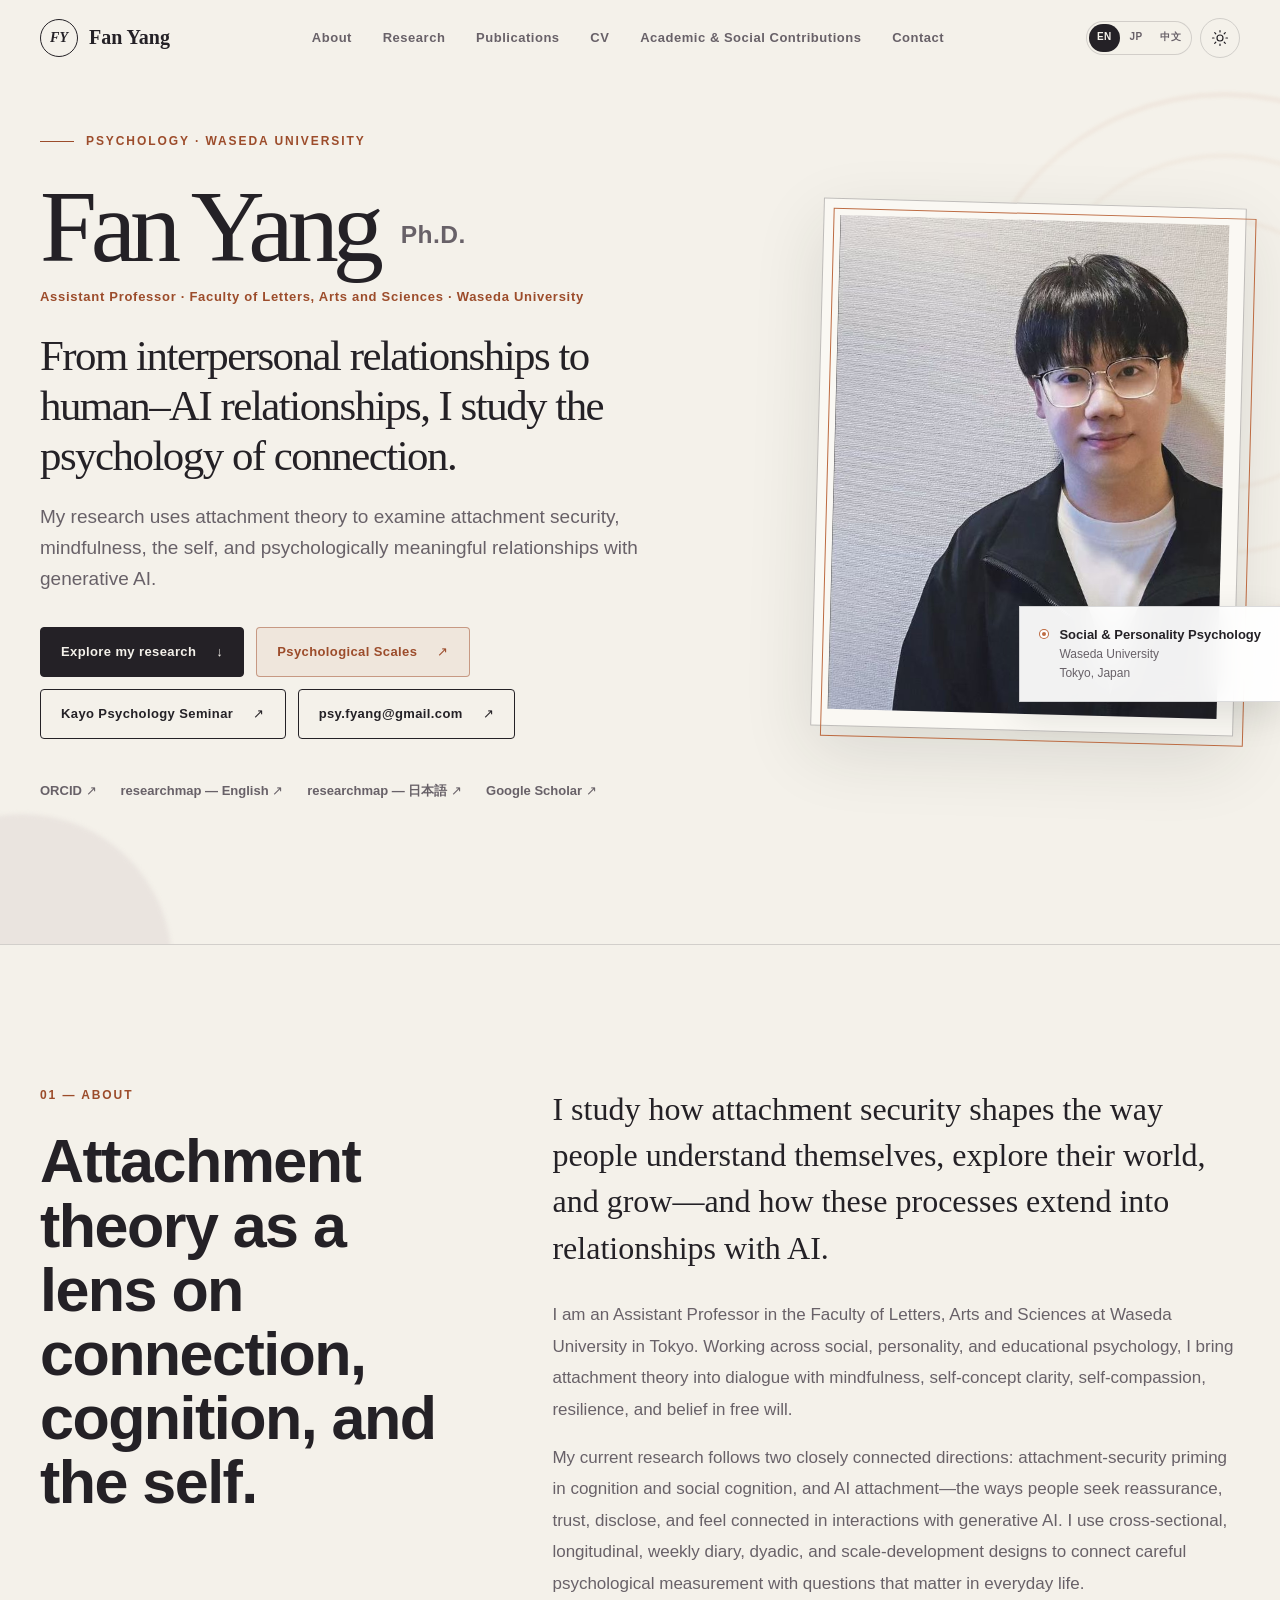
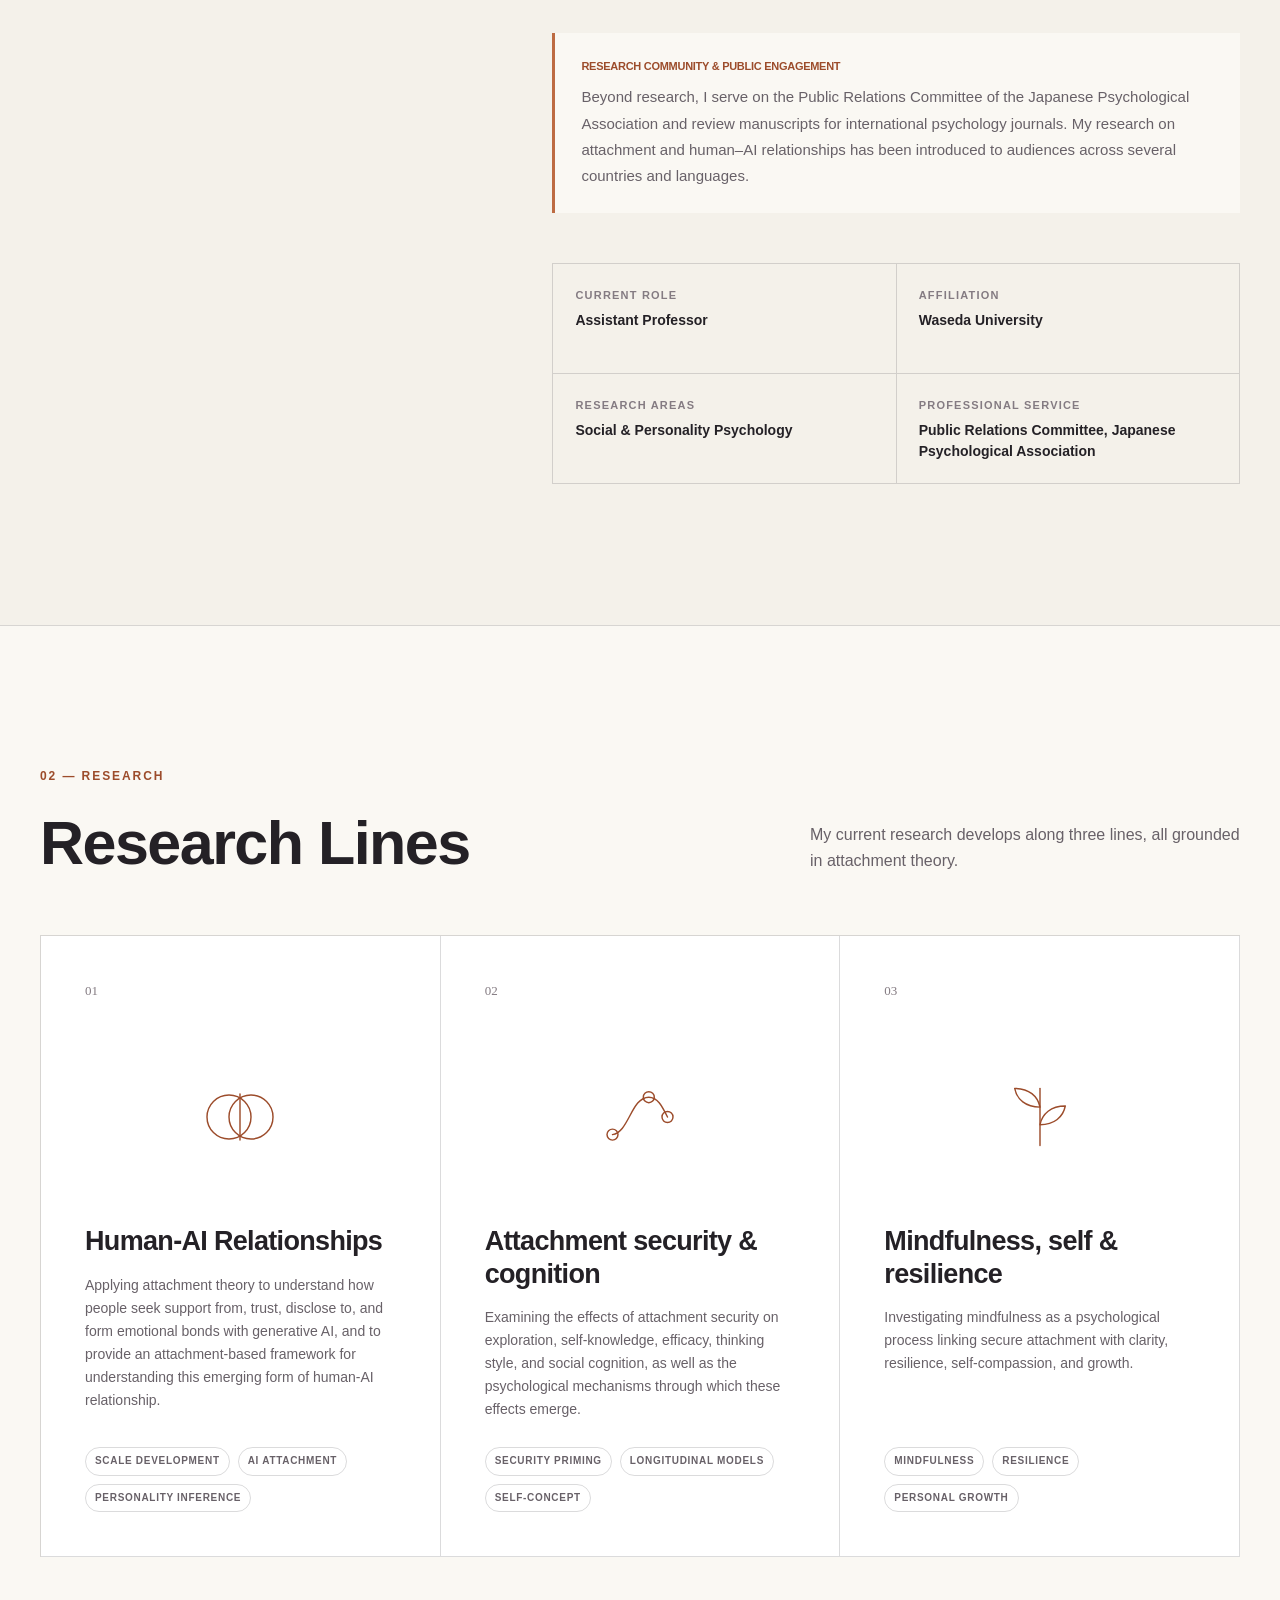
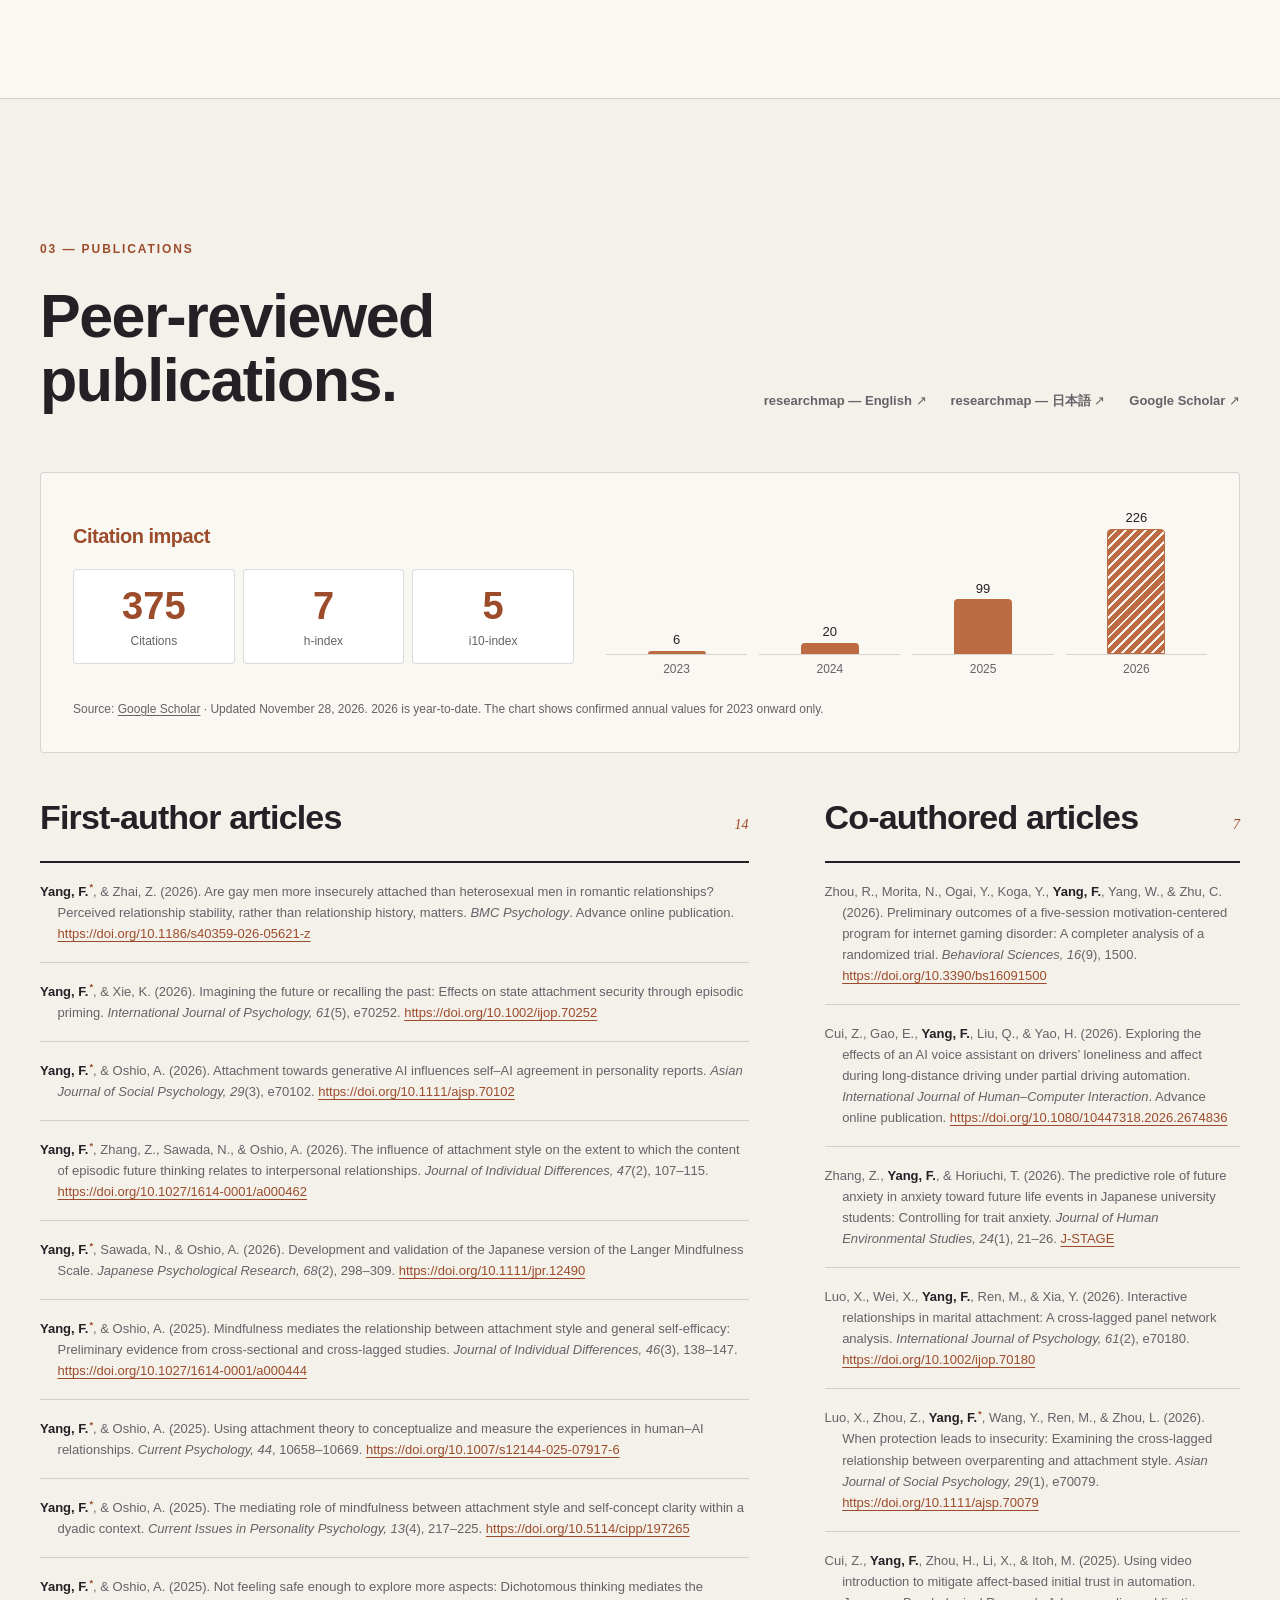
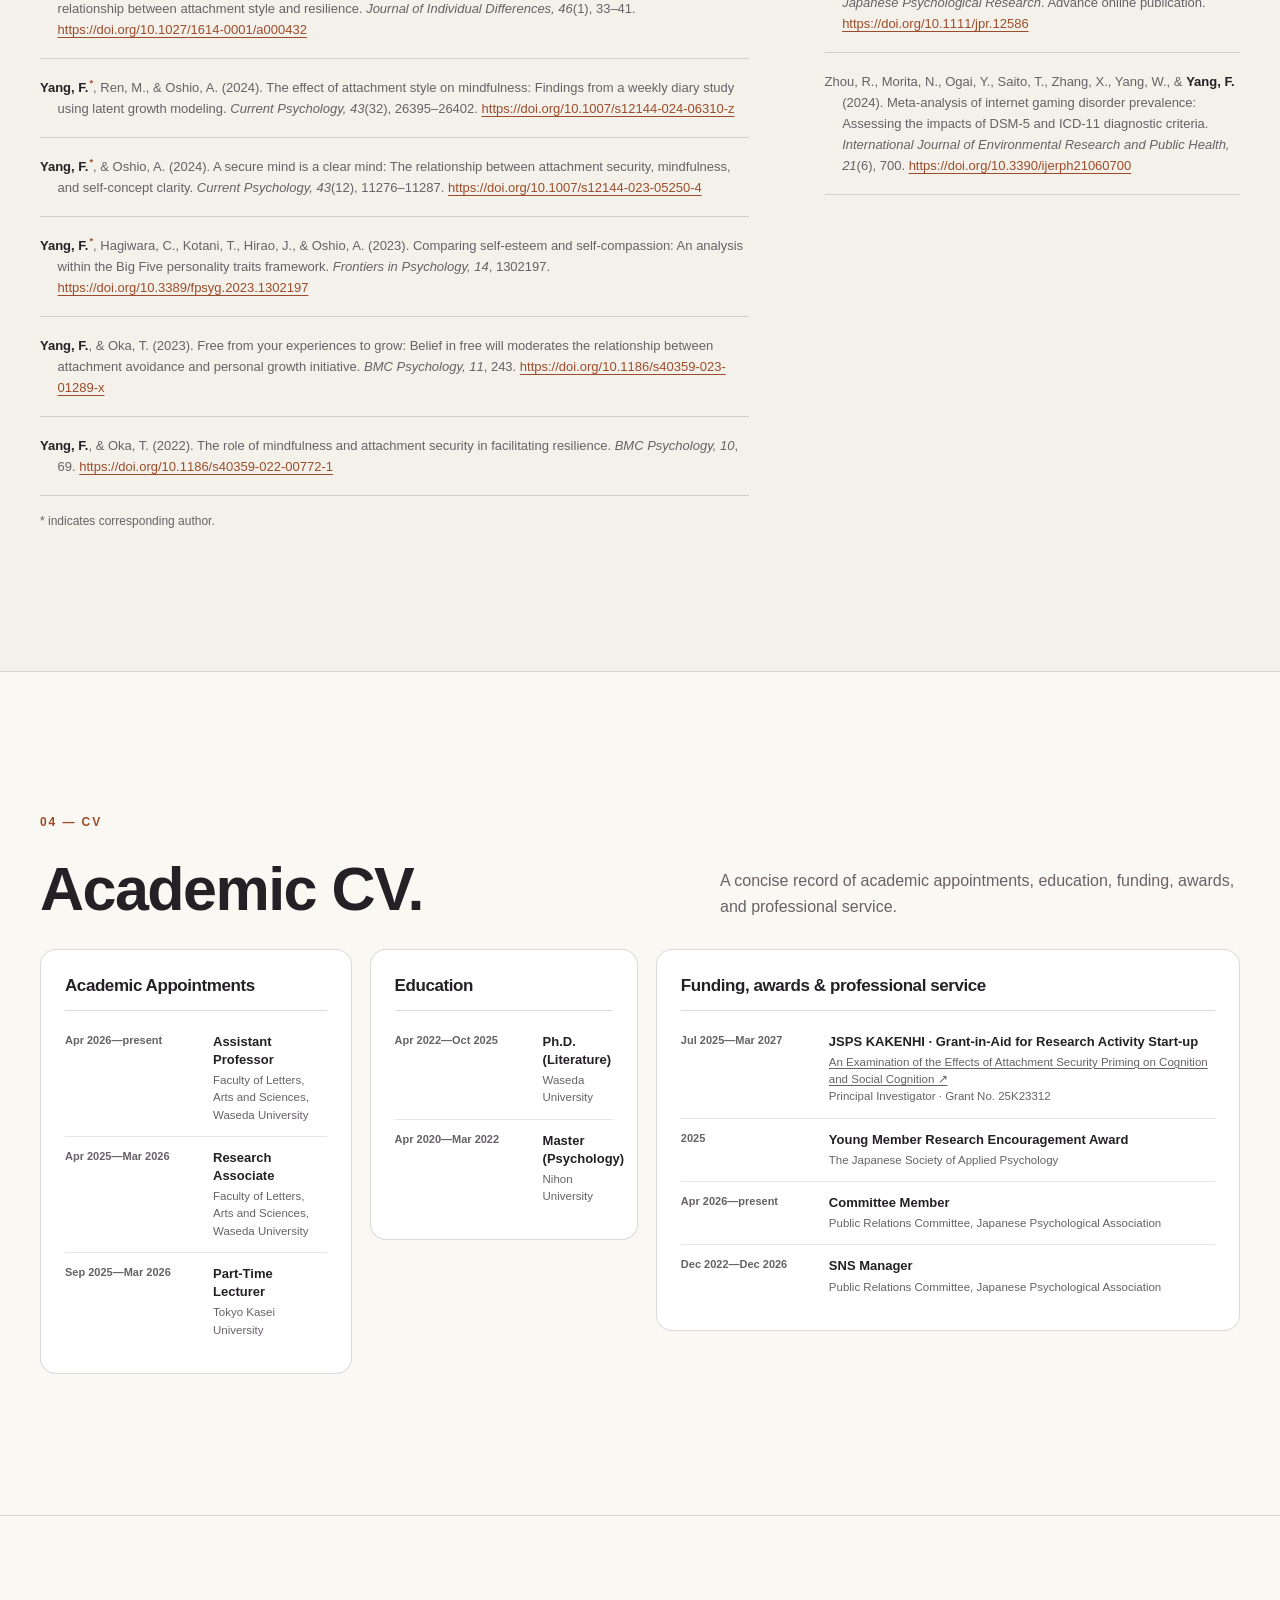
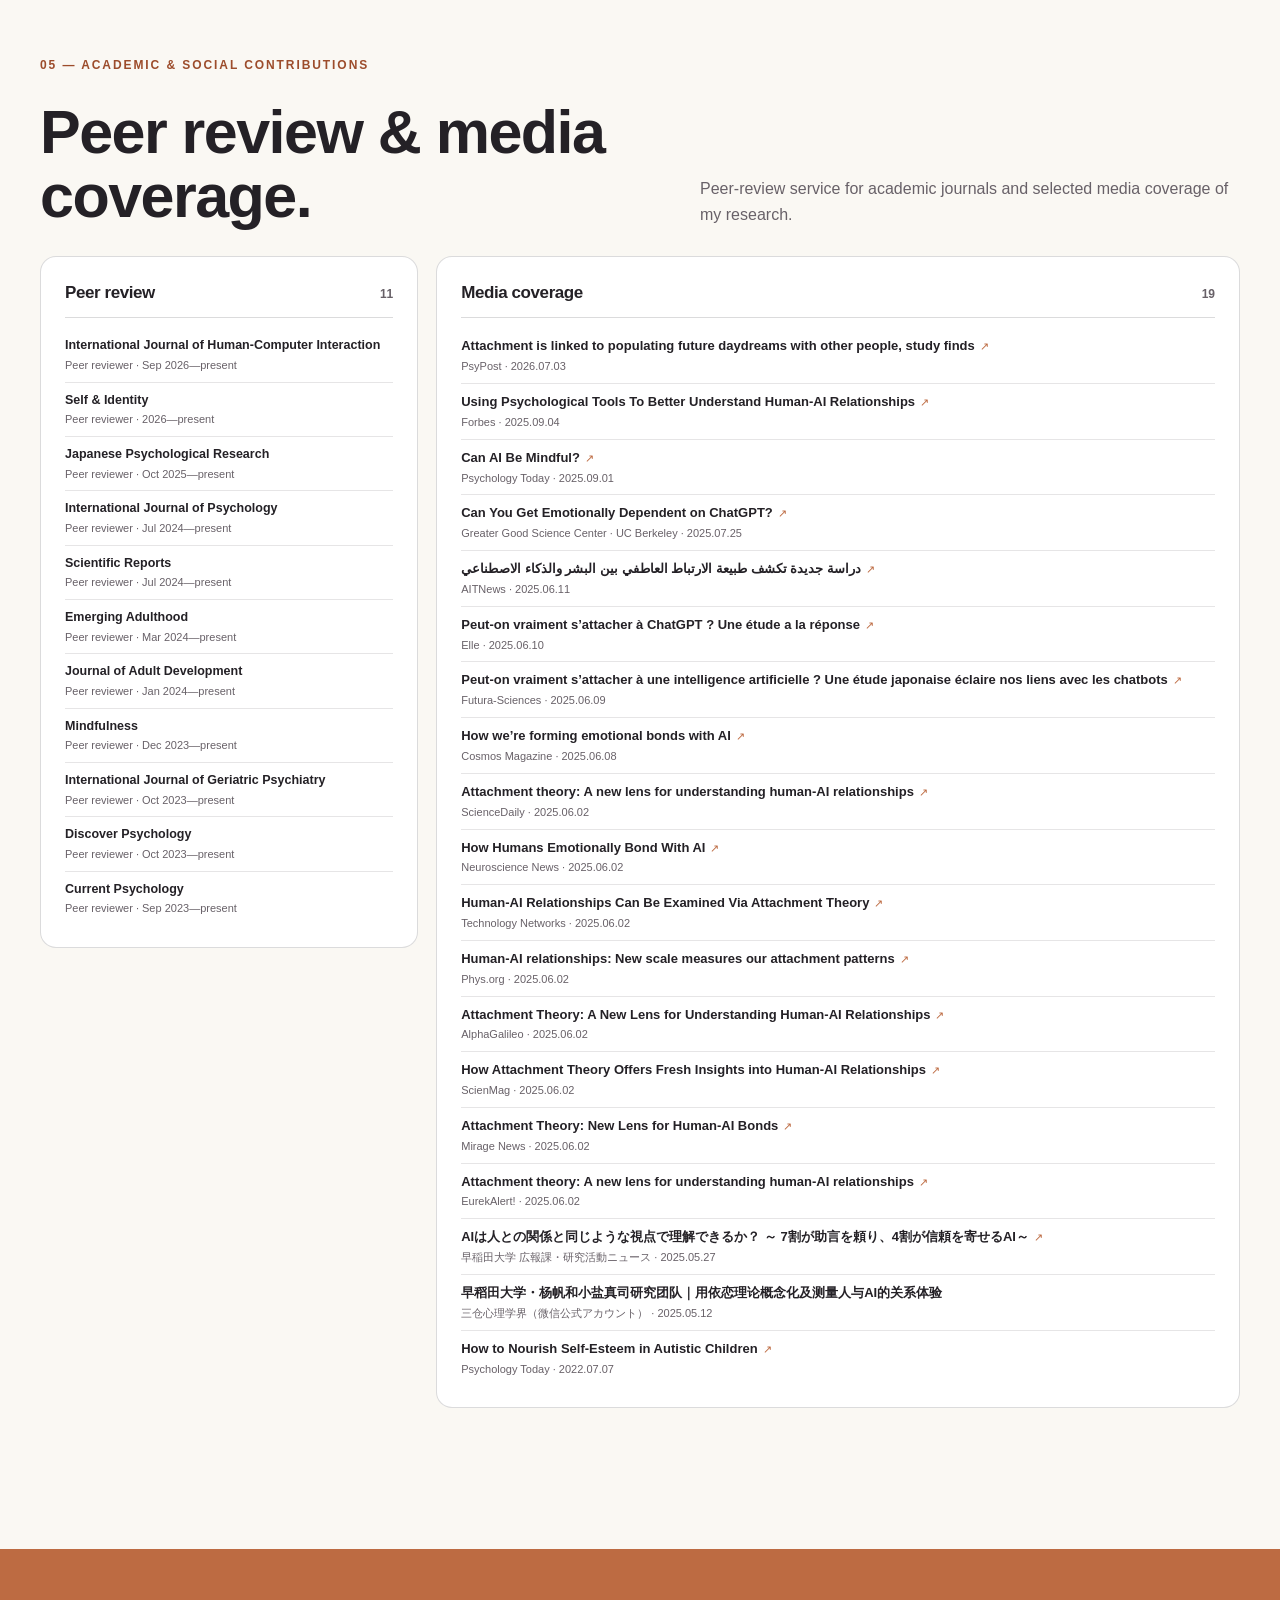
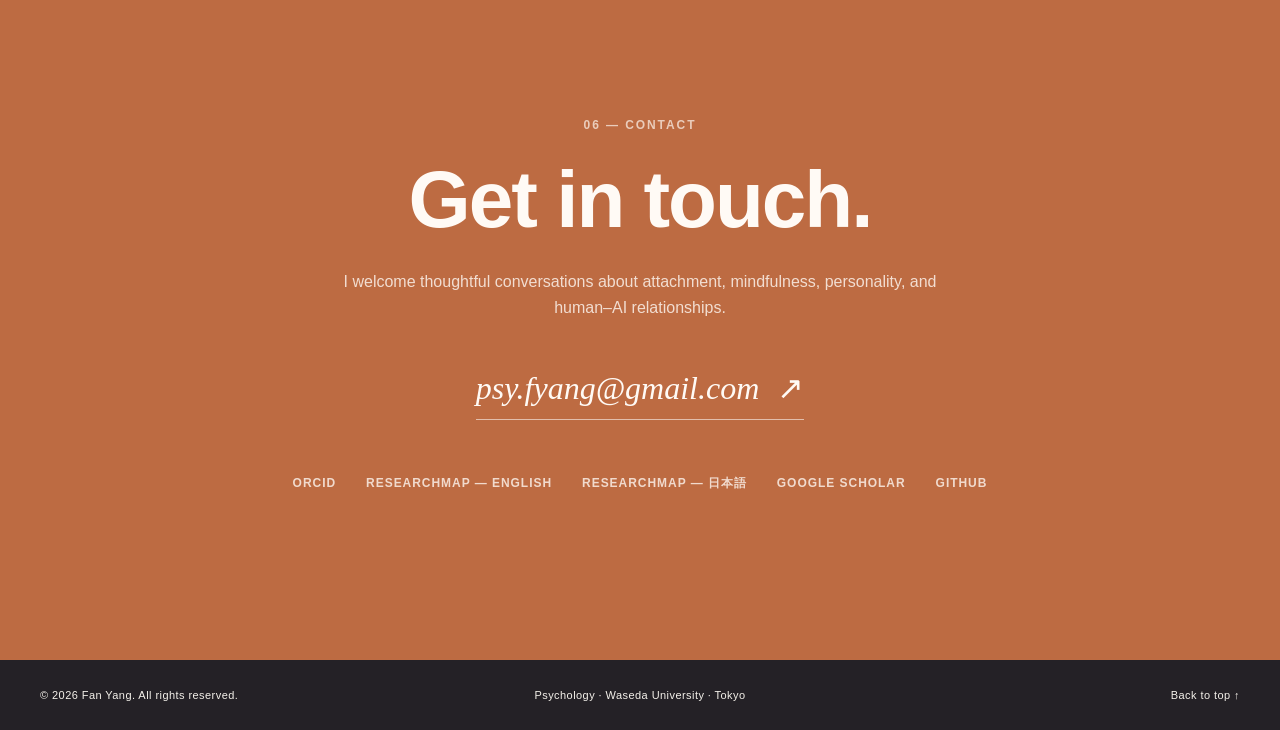
==== commit f9392cab: "Update Google Scholar total citations to 375" ====
--- a/index.html
+++ b/index.html
@@ -275,9 +275,9 @@
 
           <section class="citation-panel" aria-labelledby="citation-title">
             <div><h3 id="citation-title">Citation impact</h3>
-            <dl class="citation-metrics"><div><dd>365</dd><dt>Citations</dt></div><div><dd>7</dd><dt>h-index</dt></div><div><dd>5</dd><dt>i10-index</dt></div></dl></div>
+            <dl class="citation-metrics"><div><dd>375</dd><dt>Citations</dt></div><div><dd>7</dd><dt>h-index</dt></div><div><dd>5</dd><dt>i10-index</dt></div></dl></div>
             <ul class="citation-chart" aria-label="Annual citations"><li><div class="citation-bar-track"><span class="citation-bar-value">6</span><span aria-hidden="true" class="citation-bar" style="--bar-height:3.32px"></span></div><span>2023</span></li><li><div class="citation-bar-track"><span class="citation-bar-value">20</span><span aria-hidden="true" class="citation-bar" style="--bar-height:11.06px"></span></div><span>2024</span></li><li><div class="citation-bar-track"><span class="citation-bar-value">99</span><span aria-hidden="true" class="citation-bar" style="--bar-height:54.76px"></span></div><span>2025</span></li><li><div class="citation-bar-track"><span class="citation-bar-value">226</span><span aria-hidden="true" class="citation-bar citation-bar-current" style="--bar-height:125.00px"></span></div><span>2026</span></li></ul>
-            <p class="citation-source">Source: <a href="https://scholar.google.com/citations?user=OyVh94cAAAAJ" target="_blank" rel="noopener">Google Scholar</a> · Annual chart updated November 28, 2026; summary metrics as of November 25, 2026. 2026 is year-to-date. The chart shows confirmed annual values for 2023 onward only.</p>
+            <p class="citation-source">Source: <a href="https://scholar.google.com/citations?user=OyVh94cAAAAJ" target="_blank" rel="noopener">Google Scholar</a> · Updated November 28, 2026. 2026 is year-to-date. The chart shows confirmed annual values for 2023 onward only.</p>
           </section>
           <div class="publication-columns">
             <section class="publication-group" aria-labelledby="first-author-title">
